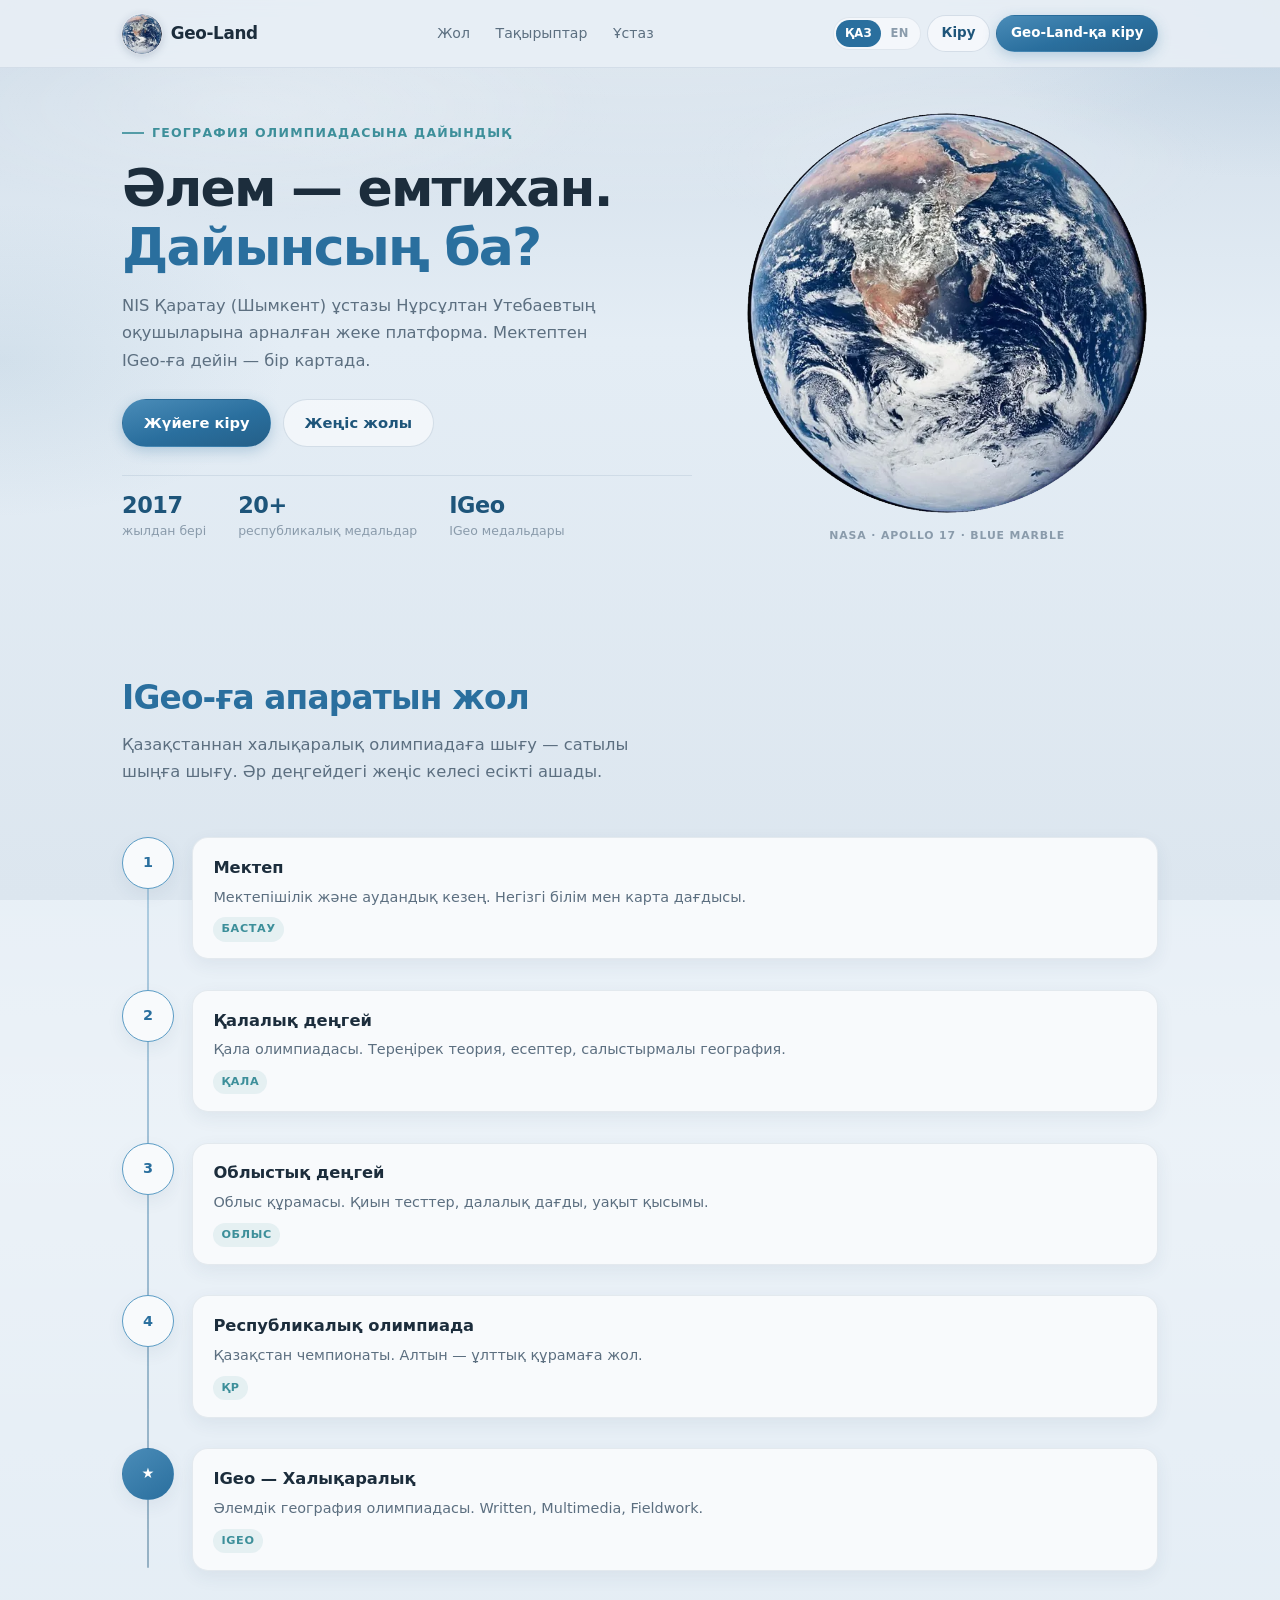
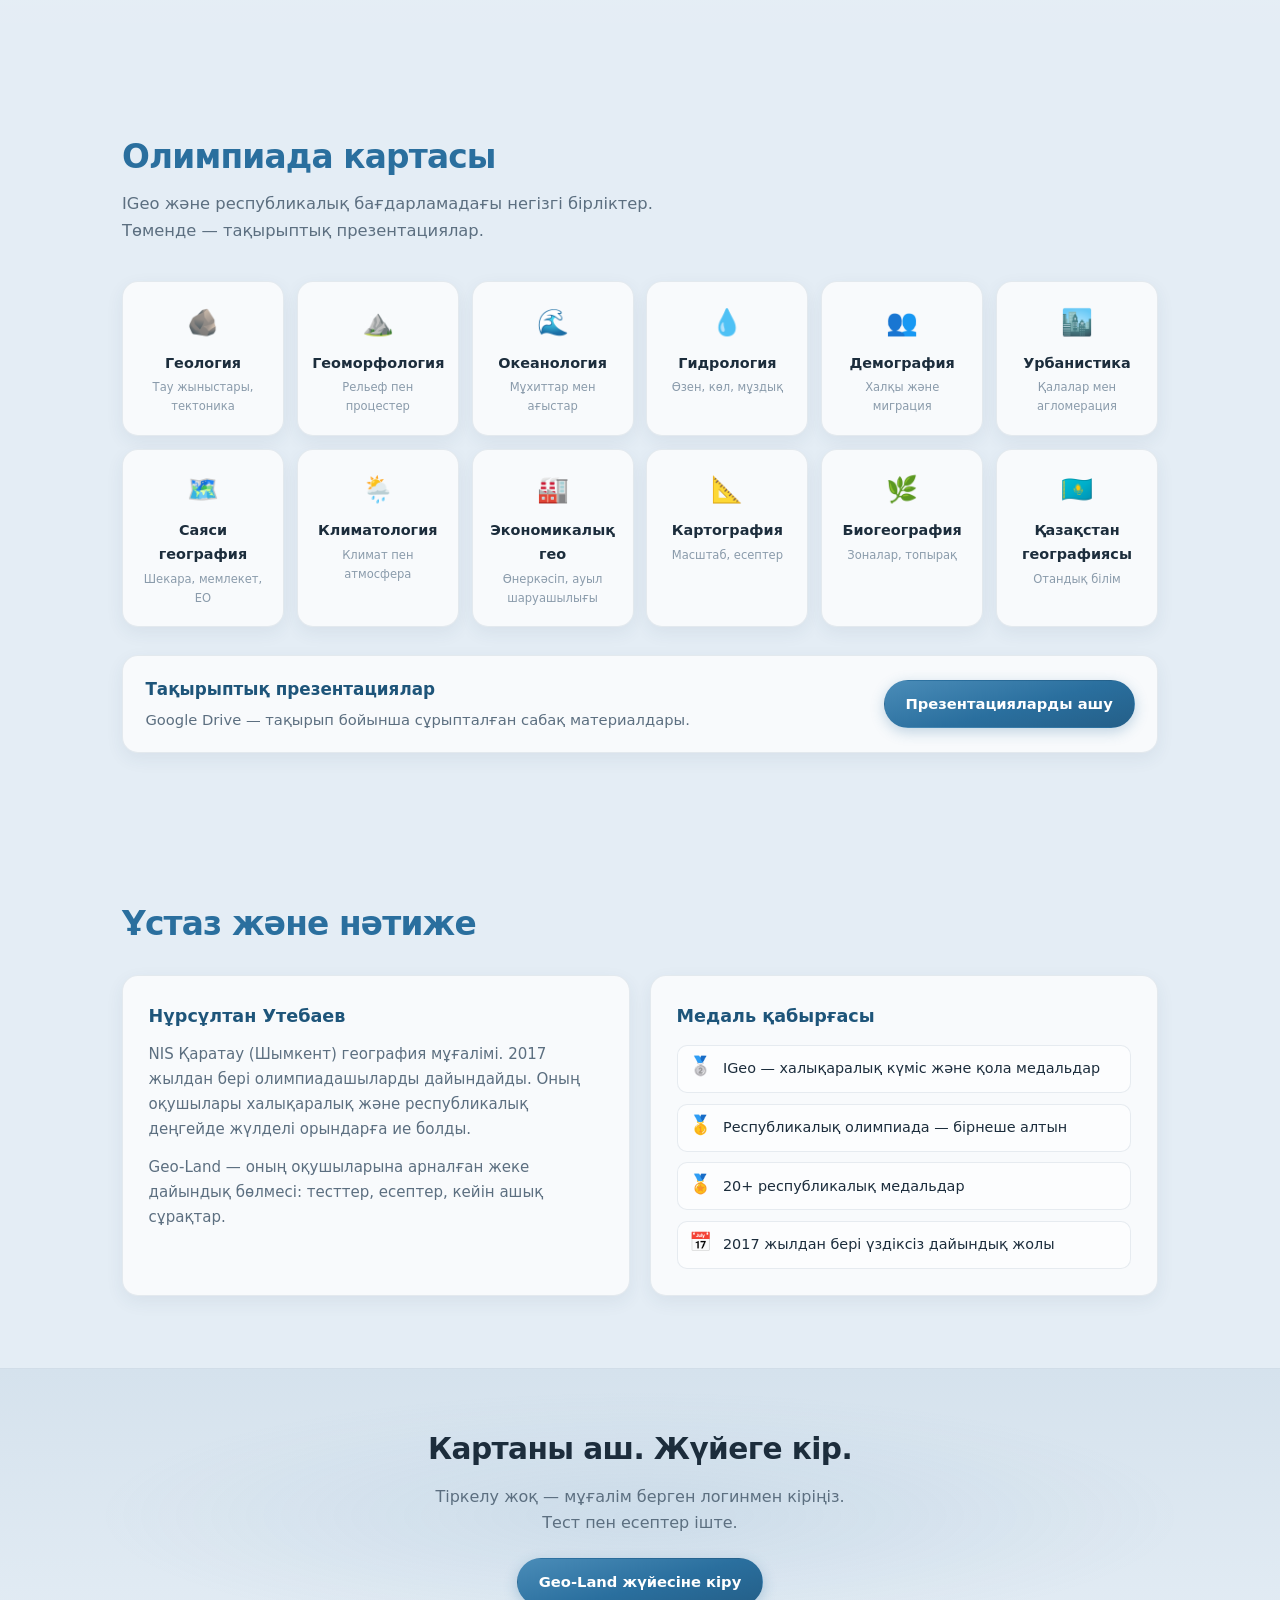
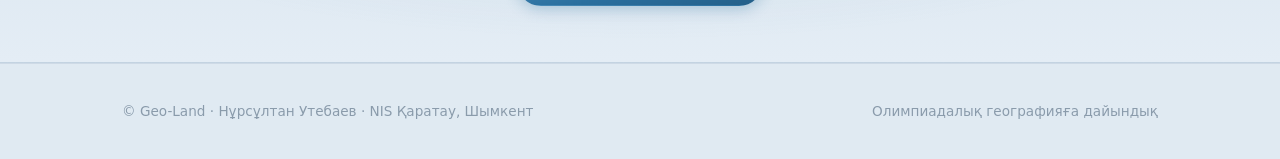
==== index.html @ 90428f34 "Link Google Drive topic presentations on landing and dashboard. Add a CTA under the olympiad topic m" ====
<!DOCTYPE html>
<html lang="kk">
<head>
  <meta charset="UTF-8" />
  <meta name="viewport" content="width=device-width, initial-scale=1" />
  <meta name="description" content="Geo-Land — geography olympiad prep by Nursultan Utebayev (NIS Karatau, Shymkent)" />
  <title>Geo-Land · Geography Olympiad Prep</title>
  <link rel="stylesheet" href="css/main.css?v=6" />
  <link rel="preload" as="image" href="assets/earth-bluemarble.webp" type="image/webp" />
  <link rel="icon" href="assets/logo-earth.png" type="image/png" />
</head>
<body>
  <nav class="nav">
    <div class="nav-inner">
      <a class="logo" href="index.html">
        <span class="logo-mark" aria-hidden="true">
          <img src="assets/logo-earth.webp" alt="" width="40" height="40" />
        </span>
        <span class="logo-text" data-i18n="brand">Geo-Land</span>
      </a>
      <ul class="nav-links">
        <li><a href="#path" data-i18n="nav_path">Жол</a></li>
        <li><a href="#topics" data-i18n="nav_topics">Тақырыптар</a></li>
        <li><a href="#mentor" data-i18n="nav_mentor">Ұстаз</a></li>
      </ul>
      <div class="nav-actions">
        <div class="lang-toggle" aria-label="Language">
          <button type="button" data-lang="kk" class="active">ҚАЗ</button>
          <button type="button" data-lang="en">EN</button>
        </div>
        <button type="button" class="btn btn-ghost btn-sm nav-btn-login" id="btn-login-nav" data-i18n="nav_login">Кіру</button>
        <button type="button" class="btn btn-primary btn-sm nav-btn-enter" id="btn-enter-nav">
          <span class="enter-full" data-i18n="nav_enter">Geo-Land-қа кіру</span>
          <span class="enter-short" data-i18n="nav_enter_short">Кіру</span>
        </button>
      </div>
    </div>
  </nav>

  <header class="hero">
    <div class="container hero-grid">
      <div class="hero-copy">
        <p class="hero-eyebrow" data-i18n="hero_eyebrow">География олимпиадасына дайындық</p>
        <h1>
          <span data-i18n="hero_title">Әлем — емтихан.</span><br />
          <em data-i18n="hero_title_em">Дайынсың ба?</em>
        </h1>
        <p class="hero-sub" data-i18n="hero_sub">
          NIS Қаратау (Шымкент) ұстазы Нұрсұлтан Утебаевтың оқушыларына арналған жеке платформа.
        </p>
        <div class="hero-cta">
          <button type="button" class="btn btn-primary" id="btn-hero-login" data-i18n="hero_cta_enter">Жүйеге кіру</button>
          <a href="#path" class="btn btn-ghost" data-i18n="hero_cta_path">Жеңіс жолы</a>
        </div>
        <div class="hero-stats">
          <div class="hero-stat">
            <strong>2017</strong>
            <span data-i18n="hero_stat_since">жылдан бері</span>
          </div>
          <div class="hero-stat">
            <strong>20+</strong>
            <span data-i18n="hero_stat_medals">республикалық медальдар</span>
          </div>
          <div class="hero-stat">
            <strong>IGeo</strong>
            <span data-i18n="hero_stat_igeo">IGeo медальдары</span>
          </div>
        </div>
      </div>
      <div class="hero-visual">
        <figure class="earth-frame">
          <div class="earth-orb">
            <picture>
              <source srcset="assets/earth-bluemarble.webp" type="image/webp" />
              <img
                src="assets/earth-bluemarble.jpg"
                alt="The Earth seen from space — NASA Apollo 17 Blue Marble"
                width="560"
                height="560"
                loading="eager"
                decoding="async"
                fetchpriority="high"
              />
            </picture>
          </div>
          <figcaption class="earth-credit">NASA · Apollo 17 · Blue Marble</figcaption>
        </figure>
      </div>
    </div>
  </header>

  <section class="section ascent" id="path">
    <div class="container">
      <h2 class="section-title">
        <span data-i18n="path_title">IGeo-ға апаратын</span>
        <span data-i18n="path_title_em">жол</span>
      </h2>
      <p class="section-lead" data-i18n="path_lead">
        Қазақстаннан халықаралық олимпиадаға шығу — сатылы шыңға шығу.
      </p>
      <div class="path-track">
        <div class="path-step">
          <div class="path-dot">1</div>
          <div class="path-body">
            <h3 data-i18n="path_1_t">Мектеп</h3>
            <p data-i18n="path_1_d">Мектепішілік және аудандық кезең.</p>
            <span class="path-tag" data-i18n="path_1_tag">Бастау</span>
          </div>
        </div>
        <div class="path-step">
          <div class="path-dot">2</div>
          <div class="path-body">
            <h3 data-i18n="path_2_t">Қалалық деңгей</h3>
            <p data-i18n="path_2_d">Қала олимпиадасы.</p>
            <span class="path-tag" data-i18n="path_2_tag">Қала</span>
          </div>
        </div>
        <div class="path-step">
          <div class="path-dot">3</div>
          <div class="path-body">
            <h3 data-i18n="path_3_t">Облыстық деңгей</h3>
            <p data-i18n="path_3_d">Облыс құрамасы.</p>
            <span class="path-tag" data-i18n="path_3_tag">Облыс</span>
          </div>
        </div>
        <div class="path-step">
          <div class="path-dot">4</div>
          <div class="path-body">
            <h3 data-i18n="path_4_t">Республикалық олимпиада</h3>
            <p data-i18n="path_4_d">Қазақстан чемпионаты.</p>
            <span class="path-tag" data-i18n="path_4_tag">ҚР</span>
          </div>
        </div>
        <div class="path-step final">
          <div class="path-dot">★</div>
          <div class="path-body">
            <h3 data-i18n="path_5_t">IGeo — Халықаралық</h3>
            <p data-i18n="path_5_d">Әлемдік география олимпиадасы.</p>
            <span class="path-tag" data-i18n="path_5_tag">IGeo</span>
          </div>
        </div>
      </div>
    </div>
  </section>

  <section class="section" id="topics">
    <div class="container">
      <h2 class="section-title">
        <span data-i18n="topics_title">Олимпиада</span>
        <span data-i18n="topics_title_em">картасы</span>
      </h2>
      <p class="section-lead" data-i18n="topics_lead">IGeo және республикалық бағдарламадағы негізгі бірліктер.</p>
      <div class="topics-grid">
        <div class="topic-card"><span class="topic-icon">🪨</span><h3 data-i18n="topic_1">Геология</h3><p data-i18n="topic_1_s">Тау жыныстары</p></div>
        <div class="topic-card"><span class="topic-icon">⛰️</span><h3 data-i18n="topic_2">Геоморфология</h3><p data-i18n="topic_2_s">Рельеф</p></div>
        <div class="topic-card"><span class="topic-icon">🌊</span><h3 data-i18n="topic_3">Океанология</h3><p data-i18n="topic_3_s">Мұхиттар</p></div>
        <div class="topic-card"><span class="topic-icon">💧</span><h3 data-i18n="topic_4">Гидрология</h3><p data-i18n="topic_4_s">Өзен, көл</p></div>
        <div class="topic-card"><span class="topic-icon">👥</span><h3 data-i18n="topic_5">Демография</h3><p data-i18n="topic_5_s">Халқы</p></div>
        <div class="topic-card"><span class="topic-icon">🏙️</span><h3 data-i18n="topic_6">Урбанистика</h3><p data-i18n="topic_6_s">Қалалар</p></div>
        <div class="topic-card"><span class="topic-icon">🗺️</span><h3 data-i18n="topic_7">Саяси география</h3><p data-i18n="topic_7_s">Шекара</p></div>
        <div class="topic-card"><span class="topic-icon">🌦️</span><h3 data-i18n="topic_8">Климатология</h3><p data-i18n="topic_8_s">Климат</p></div>
        <div class="topic-card"><span class="topic-icon">🏭</span><h3 data-i18n="topic_9">Экономикалық гео</h3><p data-i18n="topic_9_s">Өнеркәсіп</p></div>
        <div class="topic-card"><span class="topic-icon">📐</span><h3 data-i18n="topic_10">Картография</h3><p data-i18n="topic_10_s">Есептер</p></div>
        <div class="topic-card"><span class="topic-icon">🌿</span><h3 data-i18n="topic_11">Биогеография</h3><p data-i18n="topic_11_s">Зоналар</p></div>
        <div class="topic-card"><span class="topic-icon">🇰🇿</span><h3 data-i18n="topic_12">Қазақстан</h3><p data-i18n="topic_12_s">Отандық</p></div>
      </div>
      <div class="materials-cta">
        <div class="materials-cta-inner">
          <div>
            <h3 data-i18n="materials_title">Тақырыптық презентациялар</h3>
            <p data-i18n="materials_lead">Google Drive — тақырып бойынша сұрыпталған сабақ материалдары.</p>
          </div>
          <a
            class="btn btn-primary"
            href="https://drive.google.com/drive/folders/1-IoSUhaR_DLbgW07L9Y9GKOEy2zvo_OU?usp=sharing"
            target="_blank"
            rel="noopener noreferrer"
            data-i18n="materials_open"
          >Презентацияларды ашу</a>
        </div>
      </div>
    </div>
  </section>

  <section class="section" id="mentor">
    <div class="container">
      <h2 class="section-title">
        <span data-i18n="mentor_title">Ұстаз және</span>
        <span data-i18n="mentor_title_em">нәтиже</span>
      </h2>
      <div class="split-grid" style="margin-top: 1.5rem">
        <div class="card">
          <h3 data-i18n="mentor_name">Нұрсұлтан Утебаев</h3>
          <p data-i18n="mentor_bio">NIS Қаратау (Шымкент) география мұғалімі.</p>
          <p style="margin-top: 0.85rem" data-i18n="mentor_mission">Geo-Land — жеке дайындық бөлмесі.</p>
        </div>
        <div class="card">
          <h3 data-i18n="medals_title">Медаль қабырғасы</h3>
          <ul class="medal-list">
            <li><span class="m">🥈</span><span data-i18n="medal_1">IGeo — күміс және қола</span></li>
            <li><span class="m">🥇</span><span data-i18n="medal_2">Республикалық — бірнеше алтын</span></li>
            <li><span class="m">🏅</span><span data-i18n="medal_3">20+ республикалық медальдар</span></li>
            <li><span class="m">📅</span><span data-i18n="medal_4">2017 жылдан бері</span></li>
          </ul>
        </div>
      </div>
    </div>
  </section>

  <section class="cta-band" id="enter">
    <h2 data-i18n="cta_title">Картаны аш. Жүйеге кір.</h2>
    <p data-i18n="cta_sub">Тіркелу жоқ — мұғалім берген логинмен кіріңіз.</p>
    <button type="button" class="btn btn-primary" id="btn-cta-login" data-i18n="cta_btn">Geo-Land жүйесіне кіру</button>
  </section>

  <footer class="footer">
    <div class="container footer-inner">
      <span data-i18n="footer_copy">© Geo-Land · Нұрсұлтан Утебаев</span>
      <span data-i18n="footer_note">Олимпиадалық географияға дайындық</span>
    </div>
  </footer>

  <!-- Login modal -->
  <div class="modal-overlay" id="login-modal" role="dialog" aria-modal="true" aria-labelledby="login-title">
    <div class="modal">
      <button type="button" class="modal-close" id="login-close" aria-label="Close">&times;</button>
      <h2 id="login-title" data-i18n="login_title">Жүйеге кіру</h2>
      <p class="hint" data-i18n="login_hint">Мұғалім берген логин мен құпия сөзді енгізіңіз.</p>
      <form id="login-form">
        <div class="form-group">
          <label for="login-user" data-i18n="login_user">Логин</label>
          <input id="login-user" name="username" autocomplete="username" required placeholder="name.surname" />
        </div>
        <div class="form-group">
          <label for="login-pass" data-i18n="login_pass">Құпия сөз</label>
          <input id="login-pass" name="password" type="password" autocomplete="current-password" required />
        </div>
        <div class="form-error" id="login-error"></div>
        <button type="submit" class="btn btn-primary" style="width: 100%" data-i18n="login_btn">Кіру</button>
      </form>
    </div>
  </div>

  <script src="js/i18n.js"></script>
  <script src="js/auth.js"></script>
  <script>
    Lang.bindToggles();
    Lang.apply();

    // If already logged in, enter goes to app
    function openLogin() {
      const user = Auth.current();
      if (user) {
        window.location.href = "app.html";
        return;
      }
      document.getElementById("login-modal").classList.add("open");
      document.getElementById("login-error").textContent = "";
      setTimeout(() => document.getElementById("login-user").focus(), 100);
    }

    function closeLogin() {
      document.getElementById("login-modal").classList.remove("open");
    }

    ["btn-login-nav", "btn-enter-nav", "btn-hero-login", "btn-cta-login"].forEach((id) => {
      const el = document.getElementById(id);
      if (el) el.addEventListener("click", openLogin);
    });

    document.getElementById("login-close").addEventListener("click", closeLogin);
    document.getElementById("login-modal").addEventListener("click", (e) => {
      if (e.target.id === "login-modal") closeLogin();
    });

    document.getElementById("login-form").addEventListener("submit", (e) => {
      e.preventDefault();
      const username = document.getElementById("login-user").value;
      const password = document.getElementById("login-pass").value;
      const res = Auth.login(username, password);
      if (!res.ok) {
        document.getElementById("login-error").textContent = Lang.t("login_error");
        return;
      }
      window.location.href = "app.html";
    });

    if (location.hash === "#login" || location.hash === "#enter") {
      openLogin();
    }

    // Update nav button if logged in
    if (Auth.current()) {
      const b = document.getElementById("btn-enter-nav");
      if (b) b.textContent = Lang.t("nav_dashboard");
    }
  </script>
</body>
</html>
---- css/main.css ----
/* Geo-Land — Calm horizon theme
   Soft slate-sky, restrained contrast, photo-first hero */
:root {
  --bg-deep: #d9e4ee;
  --bg: #e4edf5;
  --bg-elevated: #f3f6f9;
  --bg-card: #f8fafc;
  --bg-hover: #e8eef4;
  --border: rgba(45, 90, 130, 0.16);
  --border-subtle: rgba(45, 80, 120, 0.1);
  --accent: #2a6f9e;
  --accent-deep: #1e557a;
  --accent-soft: #5a9bc4;
  --teal: #3d8f9a;
  --teal-bright: #2f7d87;
  --text: #1c2d3c;
  --text-muted: #5c6f80;
  --text-dim: #8a9bab;
  --success: #2d8a5e;
  --danger: #c44242;
  --warning: #b8860b;
  --radius: 16px;
  --radius-sm: 10px;
  --shadow: 0 18px 40px rgba(40, 70, 100, 0.1);
  --shadow-soft: 0 6px 18px rgba(40, 70, 100, 0.07);
  --font: "Segoe UI", "SF Pro Text", system-ui, -apple-system, sans-serif;
  --font-display: "Segoe UI", "SF Pro Display", Georgia, system-ui, sans-serif;
  --max: 1100px;
  --nav-h: 68px;

  /* legacy aliases used in some components */
  --gold: var(--accent);
  --gold-bright: var(--accent-deep);
  --gold-dim: var(--accent-soft);
  --ocean: var(--accent-soft);
}

*,
*::before,
*::after {
  box-sizing: border-box;
  margin: 0;
  padding: 0;
}

html {
  scroll-behavior: smooth;
}

body {
  font-family: var(--font);
  background: var(--bg);
  color: var(--text);
  line-height: 1.65;
  min-height: 100vh;
  overflow-x: hidden;
  -webkit-font-smoothing: antialiased;
}

/* Quiet atmospheric wash — not pure white */
body::before {
  content: "";
  position: fixed;
  inset: 0;
  background:
    radial-gradient(ellipse 100% 70% at 50% -15%, rgba(255, 255, 255, 0.55), transparent 55%),
    radial-gradient(ellipse 50% 40% at 100% 0%, rgba(120, 160, 195, 0.22), transparent 50%),
    radial-gradient(ellipse 45% 35% at 0% 40%, rgba(100, 145, 175, 0.14), transparent 50%),
    linear-gradient(180deg, #cfdce8 0%, #e4edf5 38%, #dce6ef 100%);
  pointer-events: none;
  z-index: 0;
}

body::after {
  content: "";
  position: fixed;
  inset: 0;
  background:
    radial-gradient(ellipse 40% 18% at 20% 12%, rgba(255, 255, 255, 0.35), transparent 70%),
    radial-gradient(ellipse 30% 14% at 75% 18%, rgba(255, 255, 255, 0.22), transparent 70%);
  pointer-events: none;
  z-index: 0;
  opacity: 0.7;
}

a {
  color: var(--accent);
  text-decoration: none;
  transition: color 0.2s;
}

a:hover {
  color: var(--accent-deep);
}

img {
  max-width: 100%;
  display: block;
}

button,
input,
textarea,
select {
  font: inherit;
  color: inherit;
}

/* ——— Layout ——— */
.container {
  width: 100%;
  max-width: var(--max);
  margin-inline: auto;
  padding-inline: clamp(1.25rem, 4.5vw, 2rem);
  box-sizing: border-box;
  position: relative;
  z-index: 1;
}

.section {
  padding: 4.5rem 0;
}

.section-title {
  font-family: var(--font-display);
  font-size: clamp(1.55rem, 2.8vw, 2.05rem);
  font-weight: 700;
  letter-spacing: -0.025em;
  margin-bottom: 0.45rem;
  color: var(--text);
}

.section-title span {
  color: var(--accent);
}

.section-lead {
  color: var(--text-muted);
  max-width: 34rem;
  margin-bottom: 2.25rem;
  font-size: 1.02rem;
}

/* ——— Nav ——— */
.nav {
  position: sticky;
  top: 0;
  z-index: 100;
  min-height: var(--nav-h);
  display: flex;
  align-items: center;
  backdrop-filter: blur(14px) saturate(1.1);
  background: rgba(232, 239, 246, 0.9);
  border-bottom: 1px solid var(--border-subtle);
}

.nav-inner {
  display: flex;
  align-items: center;
  justify-content: space-between;
  width: 100%;
  max-width: var(--max);
  margin-inline: auto;
  gap: 0.65rem;
  padding: 0.55rem clamp(1.25rem, 4.5vw, 2rem);
  box-sizing: border-box;
  min-width: 0;
}

.logo {
  display: flex;
  align-items: center;
  gap: 0.55rem;
  color: var(--text);
  font-weight: 700;
  font-size: 1.05rem;
  letter-spacing: -0.02em;
  flex-shrink: 0;
  white-space: nowrap;
  min-width: 0;
}

.logo-text {
  white-space: nowrap;
}

/* Plain Earth sticker — no rectangular frame */
.logo-mark {
  width: 40px;
  height: 40px;
  border-radius: 50%;
  background: transparent;
  border: none;
  box-shadow:
    0 2px 8px rgba(30, 55, 90, 0.22),
    0 0 0 1px rgba(255, 255, 255, 0.35);
  display: block;
  flex-shrink: 0;
  overflow: hidden;
  padding: 0;
  line-height: 0;
}

.logo-mark img {
  width: 100%;
  height: 100%;
  object-fit: cover;
  display: block;
  border-radius: 50%;
}

.nav-links {
  display: flex;
  align-items: center;
  gap: 0.1rem;
  list-style: none;
  flex: 1;
  justify-content: center;
  min-width: 0;
}

.nav-links a {
  color: var(--text-muted);
  padding: 0.4rem 0.75rem;
  border-radius: 999px;
  font-size: 0.88rem;
  transition: all 0.2s;
  white-space: nowrap;
}

.nav-links a:hover,
.nav-links a.active {
  color: var(--text);
  background: rgba(255, 255, 255, 0.55);
}

.nav-actions {
  display: flex;
  align-items: center;
  gap: 0.4rem;
  flex-shrink: 0;
  min-width: 0;
}

.lang-toggle {
  display: flex;
  background: rgba(255, 255, 255, 0.55);
  border: 1px solid var(--border-subtle);
  border-radius: 999px;
  padding: 2px;
  gap: 1px;
  flex-shrink: 0;
}

.lang-toggle button {
  border: none;
  background: transparent;
  color: var(--text-dim);
  padding: 0.28rem 0.55rem;
  border-radius: 999px;
  cursor: pointer;
  font-size: 0.72rem;
  font-weight: 600;
  letter-spacing: 0.03em;
}

.lang-toggle button.active {
  background: var(--accent);
  color: #fff;
}

/* Full vs short enter label (phone uses short) */
.nav-btn-enter .enter-short {
  display: none;
}

/* ——— Buttons ——— */
.btn {
  display: inline-flex;
  align-items: center;
  justify-content: center;
  gap: 0.5rem;
  padding: 0.68rem 1.3rem;
  border-radius: 999px;
  border: 1px solid transparent;
  font-weight: 600;
  font-size: 0.92rem;
  cursor: pointer;
  transition: all 0.2s ease;
  text-decoration: none;
  white-space: nowrap;
}

.btn-primary {
  background: linear-gradient(165deg, #4a8cb8, #2a6f9e 55%, #245f88);
  color: #fff;
  box-shadow: 0 4px 14px rgba(42, 111, 158, 0.28);
}

.btn-primary:hover {
  transform: translateY(-1px);
  box-shadow: 0 8px 22px rgba(42, 111, 158, 0.34);
  color: #fff;
}

.btn-ghost {
  background: rgba(255, 255, 255, 0.55);
  border-color: var(--border);
  color: var(--accent-deep);
}

.btn-ghost:hover {
  background: rgba(255, 255, 255, 0.9);
  color: var(--accent-deep);
}

.btn-teal {
  background: linear-gradient(165deg, #4fa3ac, #3d8f9a);
  color: #fff;
  box-shadow: 0 4px 14px rgba(61, 143, 154, 0.25);
}

.btn-teal:hover {
  transform: translateY(-1px);
  color: #fff;
}

.btn-danger {
  background: rgba(196, 66, 66, 0.08);
  border-color: rgba(196, 66, 66, 0.28);
  color: #a83636;
}

.btn-danger:hover {
  background: rgba(196, 66, 66, 0.16);
  color: #8f2a2a;
}

.actions-cell {
  display: flex;
  flex-wrap: wrap;
  gap: 0.4rem;
  align-items: center;
}

.btn-sm {
  padding: 0.38rem 0.85rem;
  font-size: 0.84rem;
}

.btn:disabled {
  opacity: 0.45;
  cursor: not-allowed;
  transform: none !important;
}

/* ——— Hero ——— */
.hero {
  position: relative;
  z-index: 1;
  padding: clamp(2rem, 5vh, 3.25rem) 0 clamp(2.5rem, 6vh, 3.75rem);
  /* No full-viewport stretch — avoids empty “??” void under content */
  min-height: 0;
  display: flex;
  align-items: center;
  overflow-x: clip;
}

.hero-grid {
  display: grid;
  grid-template-columns: minmax(0, 1.15fr) minmax(260px, 0.85fr);
  gap: clamp(1.5rem, 4vw, 3rem) clamp(1.25rem, 3.5vw, 2.75rem);
  align-items: center;
  width: 100%;
  min-width: 0;
}

.hero-copy {
  min-width: 0;
  max-width: 36rem;
}

.hero-eyebrow {
  display: inline-flex;
  align-items: center;
  gap: 0.5rem;
  color: var(--teal);
  font-size: 0.78rem;
  font-weight: 650;
  letter-spacing: 0.1em;
  text-transform: uppercase;
  margin-bottom: 1rem;
}

.hero-eyebrow::before {
  content: "";
  width: 22px;
  height: 1.5px;
  background: var(--teal);
  opacity: 0.85;
  flex-shrink: 0;
}

.hero h1 {
  font-family: var(--font-display);
  font-size: clamp(2.15rem, 4.2vw, 3.25rem);
  font-weight: 750;
  line-height: 1.12;
  letter-spacing: -0.035em;
  margin-bottom: 1rem;
  color: var(--text);
  overflow-wrap: anywhere;
  hyphens: manual;
}

.hero h1 em {
  font-style: normal;
  color: var(--accent);
  background: none;
  -webkit-background-clip: unset;
  background-clip: unset;
}

.hero-sub {
  color: var(--text-muted);
  font-size: 1.02rem;
  max-width: 32rem;
  margin-bottom: 1.5rem;
  line-height: 1.7;
}

.hero-cta {
  display: flex;
  flex-wrap: wrap;
  gap: 0.7rem;
  margin-bottom: 1.75rem;
}

.hero-stats {
  display: flex;
  flex-wrap: wrap;
  gap: 1.35rem 2rem;
  padding-top: 1rem;
  border-top: 1px solid var(--border-subtle);
  max-width: 100%;
}

.hero-stat strong {
  display: block;
  font-size: 1.4rem;
  color: var(--accent-deep);
  font-weight: 700;
  letter-spacing: -0.02em;
  line-height: 1.2;
}

.hero-stat span {
  font-size: 0.78rem;
  color: var(--text-dim);
  margin-top: 0.15rem;
  display: block;
}

/* ——— Earth photo (hero right) ——— */
.hero-visual {
  position: relative;
  display: flex;
  justify-content: center;
  align-items: center;
  min-width: 0;
  width: 100%;
}

.earth-frame {
  margin: 0 auto;
  width: min(100%, 400px);
  max-width: min(100%, 42vw);
  text-align: center;
  position: relative;
}

/* soft glow behind planet */
.earth-frame::before {
  content: "";
  position: absolute;
  left: 50%;
  top: 46%;
  width: 88%;
  height: 88%;
  transform: translate(-50%, -50%);
  border-radius: 50%;
  background: radial-gradient(circle, rgba(70, 120, 170, 0.28), transparent 68%);
  filter: blur(14px);
  z-index: 0;
  pointer-events: none;
}

.earth-orb {
  position: relative;
  z-index: 1;
  width: 100%;
  max-width: 400px;
  margin-inline: auto;
  /* robust square + circle (older Safari safe) */
  aspect-ratio: 1 / 1;
  height: auto;
  border-radius: 50%;
  overflow: hidden;
  background: transparent;
  -webkit-mask-image: radial-gradient(circle, #000 99%, transparent 100%);
  mask-image: radial-gradient(circle, #000 99%, transparent 100%);
  clip-path: circle(50% at 50% 50%);
  box-shadow:
    0 0 0 1px rgba(255, 255, 255, 0.25),
    0 0 0 8px rgba(255, 255, 255, 0.05),
    0 22px 48px rgba(30, 55, 90, 0.26);
  animation: earth-float 10s ease-in-out infinite;
}

.earth-orb picture {
  display: block;
  width: 100%;
  height: 100%;
}

.earth-orb img {
  width: 100%;
  height: 100%;
  object-fit: cover;
  object-position: center center;
  display: block;
  max-width: 100%;
}

.earth-credit {
  position: relative;
  z-index: 1;
  margin-top: 0.85rem;
  font-size: 0.68rem;
  letter-spacing: 0.08em;
  text-transform: uppercase;
  color: var(--text-dim);
  font-weight: 600;
}

@keyframes earth-float {
  0%, 100% { transform: translateY(0); }
  50% { transform: translateY(-6px); }
}

/* ——— Ascent path ——— */
.ascent {
  background: linear-gradient(180deg, transparent, rgba(255, 255, 255, 0.28), transparent);
}

.path-track {
  display: grid;
  gap: 0;
  position: relative;
  margin-top: 0.5rem;
}

.path-track::before {
  content: "";
  position: absolute;
  left: 25px;
  top: 18px;
  bottom: 18px;
  width: 2px;
  background: linear-gradient(180deg, var(--accent-soft), var(--accent), var(--accent-deep));
  border-radius: 999px;
  opacity: 0.4;
}

.path-step {
  display: grid;
  grid-template-columns: 52px 1fr;
  gap: 1.15rem;
  padding: 0.95rem 0;
  cursor: default;
}

.path-dot {
  width: 52px;
  height: 52px;
  border-radius: 50%;
  background: var(--bg-card);
  border: 1.5px solid var(--accent-soft);
  display: grid;
  place-items: center;
  font-weight: 750;
  color: var(--accent);
  font-size: 0.9rem;
  position: relative;
  z-index: 1;
  transition: all 0.25s;
  box-shadow: var(--shadow-soft);
}

.path-step:hover .path-dot {
  border-color: var(--accent);
  box-shadow: 0 6px 18px rgba(42, 111, 158, 0.2);
}

.path-step.final .path-dot {
  background: linear-gradient(145deg, #4a8cb8, #2a6f9e);
  color: #fff;
  border-color: transparent;
}

.path-body {
  background: var(--bg-card);
  border: 1px solid var(--border-subtle);
  border-radius: var(--radius);
  padding: 1.05rem 1.25rem;
  transition: border-color 0.25s, transform 0.25s, box-shadow 0.25s;
  box-shadow: var(--shadow-soft);
}

.path-step:hover .path-body {
  border-color: var(--border);
  transform: translateX(3px);
  box-shadow: var(--shadow);
}

.path-body h3 {
  font-size: 1.02rem;
  margin-bottom: 0.25rem;
  color: var(--text);
}

.path-body p {
  color: var(--text-muted);
  font-size: 0.9rem;
}

.path-tag {
  display: inline-block;
  margin-top: 0.5rem;
  font-size: 0.7rem;
  font-weight: 700;
  letter-spacing: 0.06em;
  text-transform: uppercase;
  color: var(--teal);
  background: rgba(61, 143, 154, 0.1);
  padding: 0.18rem 0.5rem;
  border-radius: 999px;
}

/* ——— Topics ——— */
.topics-grid {
  display: grid;
  grid-template-columns: repeat(auto-fill, minmax(155px, 1fr));
  gap: 0.8rem;
}

.topic-card {
  background: var(--bg-card);
  border: 1px solid var(--border-subtle);
  border-radius: var(--radius);
  padding: 1.15rem 0.9rem;
  text-align: center;
  transition: all 0.25s;
  cursor: default;
  box-shadow: var(--shadow-soft);
}

.topic-card:hover {
  border-color: var(--border);
  transform: translateY(-2px);
  box-shadow: var(--shadow);
}

.topic-icon {
  font-size: 1.6rem;
  margin-bottom: 0.55rem;
  display: block;
}

.topic-card h3 {
  font-size: 0.9rem;
  font-weight: 600;
  margin-bottom: 0.2rem;
  color: var(--text);
}

.topic-card p {
  font-size: 0.72rem;
  color: var(--text-dim);
}

.materials-cta {
  margin-top: 1.75rem;
}

.materials-cta-inner {
  display: flex;
  flex-wrap: wrap;
  align-items: center;
  justify-content: space-between;
  gap: 1rem 1.5rem;
  padding: 1.25rem 1.4rem;
  background: var(--bg-card);
  border: 1px solid var(--border-subtle);
  border-radius: var(--radius);
  box-shadow: var(--shadow-soft);
}

.materials-cta-inner h3 {
  font-size: 1.05rem;
  color: var(--accent-deep);
  margin-bottom: 0.25rem;
}

.materials-cta-inner p {
  color: var(--text-muted);
  font-size: 0.92rem;
  max-width: 36rem;
}

/* ——— Mentor / medals ——— */
.split-grid {
  display: grid;
  grid-template-columns: 1fr 1fr;
  gap: 1.25rem;
}

.card {
  background: var(--bg-card);
  border: 1px solid var(--border-subtle);
  border-radius: var(--radius);
  padding: 1.6rem;
  box-shadow: var(--shadow-soft);
}

.card h3 {
  font-size: 1.1rem;
  margin-bottom: 0.7rem;
  color: var(--accent-deep);
}

.card p {
  color: var(--text-muted);
  font-size: 0.94rem;
}

.medal-list {
  list-style: none;
  display: grid;
  gap: 0.65rem;
  margin-top: 0.9rem;
}

.medal-list li {
  display: flex;
  align-items: flex-start;
  gap: 0.7rem;
  padding: 0.7rem;
  background: rgba(255, 255, 255, 0.55);
  border: 1px solid var(--border-subtle);
  border-radius: var(--radius-sm);
  font-size: 0.9rem;
}

.medal-list .m {
  font-size: 1.15rem;
  line-height: 1;
}

/* ——— CTA ——— */
.cta-band {
  text-align: center;
  padding: 3.5rem 2rem;
  background:
    radial-gradient(ellipse at center, rgba(90, 140, 180, 0.12), transparent 60%),
    linear-gradient(180deg, #d5e2ed, #e4edf5);
  border-block: 1px solid var(--border-subtle);
  position: relative;
  z-index: 1;
}

.cta-band h2 {
  font-size: clamp(1.4rem, 2.8vw, 1.85rem);
  margin-bottom: 0.65rem;
  color: var(--text);
  letter-spacing: -0.02em;
}

.cta-band p {
  color: var(--text-muted);
  margin-bottom: 1.35rem;
  max-width: 26rem;
  margin-inline: auto;
}

/* ——— Footer ——— */
.footer {
  padding: 2.25rem 0;
  border-top: 1px solid var(--border-subtle);
  position: relative;
  z-index: 1;
  color: var(--text-dim);
  font-size: 0.85rem;
  background: rgba(220, 230, 240, 0.45);
}

.footer-inner {
  display: flex;
  flex-wrap: wrap;
  justify-content: space-between;
  gap: 1rem;
  align-items: center;
}

/* ——— Modal ——— */
.modal-overlay {
  position: fixed;
  inset: 0;
  background: rgba(25, 45, 65, 0.4);
  backdrop-filter: blur(8px);
  z-index: 200;
  display: grid;
  place-items: center;
  padding: 1rem;
  opacity: 0;
  visibility: hidden;
  transition: all 0.25s;
}

.modal-overlay.open {
  opacity: 1;
  visibility: visible;
}

.modal {
  width: min(100%, 400px);
  background: #f5f8fb;
  border: 1px solid var(--border-subtle);
  border-radius: 20px;
  padding: 1.85rem;
  box-shadow: 0 24px 50px rgba(30, 55, 85, 0.2);
  transform: translateY(12px);
  transition: transform 0.25s;
  position: relative;
}

.modal-overlay.open .modal {
  transform: translateY(0);
}

.modal h2 {
  font-size: 1.3rem;
  margin-bottom: 0.3rem;
  color: var(--text);
}

.modal .hint {
  color: var(--text-muted);
  font-size: 0.88rem;
  margin-bottom: 1.35rem;
}

.form-group {
  margin-bottom: 0.95rem;
}

.form-group label {
  display: block;
  font-size: 0.8rem;
  font-weight: 600;
  color: var(--text-muted);
  margin-bottom: 0.35rem;
}

.form-group input,
.form-group textarea,
.form-group select {
  width: 100%;
  background: #fff;
  border: 1px solid var(--border-subtle);
  border-radius: var(--radius-sm);
  padding: 0.65rem 0.85rem;
  outline: none;
  transition: border-color 0.2s, box-shadow 0.2s;
  color: var(--text);
}

.form-group input:focus,
.form-group textarea:focus {
  border-color: var(--accent-soft);
  box-shadow: 0 0 0 3px rgba(90, 155, 196, 0.2);
}

.form-error {
  color: var(--danger);
  font-size: 0.84rem;
  margin-bottom: 0.7rem;
  min-height: 1.2em;
}

.modal-close {
  position: absolute;
  top: 0.9rem;
  right: 0.95rem;
  background: transparent;
  border: none;
  color: var(--text-dim);
  font-size: 1.35rem;
  cursor: pointer;
  line-height: 1;
}

/* ——— App shell ——— */
.app-main {
  width: 100%;
  max-width: var(--max);
  margin: 1.35rem auto 2.75rem;
  padding-inline: clamp(1.25rem, 4.5vw, 2rem);
  box-sizing: border-box;
  position: relative;
  z-index: 1;
}

.page-header {
  display: flex;
  flex-wrap: wrap;
  justify-content: space-between;
  align-items: flex-start;
  gap: 1rem;
  margin-bottom: 1.5rem;
}

.page-header h1 {
  font-size: 1.55rem;
  letter-spacing: -0.02em;
  color: var(--text);
}

.page-header p {
  color: var(--text-muted);
  font-size: 0.94rem;
}

.badge {
  display: inline-flex;
  align-items: center;
  gap: 0.3rem;
  padding: 0.22rem 0.6rem;
  border-radius: 999px;
  font-size: 0.72rem;
  font-weight: 700;
  letter-spacing: 0.03em;
}

.badge-teacher {
  background: rgba(42, 111, 158, 0.1);
  color: var(--accent-deep);
  border: 1px solid rgba(42, 111, 158, 0.2);
}

.badge-student {
  background: rgba(61, 143, 154, 0.1);
  color: var(--teal);
  border: 1px solid rgba(61, 143, 154, 0.2);
}

.dash-grid {
  display: grid;
  grid-template-columns: repeat(auto-fill, minmax(270px, 1fr));
  gap: 0.95rem;
}

.dash-card {
  background: var(--bg-card);
  border: 1px solid var(--border-subtle);
  border-radius: var(--radius);
  padding: 1.35rem;
  display: flex;
  flex-direction: column;
  gap: 0.65rem;
  transition: border-color 0.2s, transform 0.2s, box-shadow 0.2s;
  box-shadow: var(--shadow-soft);
}

.dash-card:hover {
  border-color: var(--border);
  transform: translateY(-2px);
  box-shadow: var(--shadow);
}

.dash-card .icon {
  font-size: 1.6rem;
}

.dash-card h3 {
  font-size: 1.05rem;
  color: var(--text);
}

.dash-card p {
  color: var(--text-muted);
  font-size: 0.88rem;
  flex: 1;
}

.dash-card .meta {
  font-size: 0.78rem;
  color: var(--text-dim);
}

.dash-card-wa {
  align-items: center;
  text-align: center;
}

.dash-card-wa p {
  text-align: center;
}

.wa-qr-link {
  display: block;
  margin: 0.25rem auto;
  line-height: 0;
  border-radius: 12px;
  overflow: hidden;
  border: 1px solid var(--border-subtle);
  background: #fff;
  box-shadow: var(--shadow-soft);
  transition: transform 0.15s, box-shadow 0.15s;
}

.wa-qr-link:hover {
  transform: translateY(-2px);
  box-shadow: var(--shadow);
}

.wa-qr {
  width: 160px;
  height: 160px;
  display: block;
  image-rendering: pixelated;
}

.wa-phone {
  margin-top: 0.15rem !important;
  letter-spacing: 0.02em;
}

.user-chip {
  display: flex;
  align-items: center;
  gap: 0.45rem;
  color: var(--text-muted);
  font-size: 0.86rem;
}

.user-chip strong {
  color: var(--text);
  font-weight: 600;
}

/* ——— Quiz ——— */
.quiz-progress {
  height: 5px;
  background: rgba(45, 80, 120, 0.1);
  border-radius: 999px;
  overflow: hidden;
  margin-bottom: 1.35rem;
}

.quiz-progress-bar {
  height: 100%;
  background: linear-gradient(90deg, var(--teal), var(--accent));
  border-radius: 999px;
  transition: width 0.3s;
}

.question-card {
  background: var(--bg-card);
  border: 1px solid var(--border-subtle);
  border-radius: var(--radius);
  padding: 1.35rem;
  margin-bottom: 0.9rem;
  box-shadow: var(--shadow-soft);
}

.question-card .q-num {
  font-size: 0.74rem;
  font-weight: 700;
  color: var(--accent);
  letter-spacing: 0.06em;
  text-transform: uppercase;
  margin-bottom: 0.45rem;
}

.question-card .q-text {
  font-size: 1rem;
  margin-bottom: 0.9rem;
  line-height: 1.55;
  color: var(--text);
}

.q-statements {
  list-style: none;
  margin: 0 0 0.9rem;
  padding: 0.7rem 0.9rem;
  background: rgba(255, 255, 255, 0.55);
  border-radius: var(--radius-sm);
  font-size: 0.9rem;
  color: var(--text-muted);
}

.q-statements li {
  padding: 0.18rem 0;
}

.options {
  display: grid;
  gap: 0.45rem;
}

.option {
  display: flex;
  align-items: flex-start;
  gap: 0.7rem;
  padding: 0.7rem 0.9rem;
  background: rgba(255, 255, 255, 0.65);
  border: 1px solid var(--border-subtle);
  border-radius: var(--radius-sm);
  cursor: pointer;
  transition: all 0.15s;
  text-align: left;
  width: 100%;
  color: var(--text);
}

.option:hover {
  border-color: var(--accent-soft);
  background: #fff;
}

.option.selected {
  border-color: var(--accent);
  background: rgba(42, 111, 158, 0.08);
}

.option.correct {
  border-color: var(--success);
  background: rgba(45, 138, 94, 0.08);
}

.option.wrong {
  border-color: var(--danger);
  background: rgba(196, 66, 66, 0.06);
}

.option-letter {
  width: 26px;
  height: 26px;
  border-radius: 50%;
  background: var(--bg-hover);
  display: grid;
  place-items: center;
  font-size: 0.76rem;
  font-weight: 700;
  color: var(--text-muted);
  flex-shrink: 0;
}

.option.selected .option-letter {
  background: var(--accent);
  color: #fff;
}

.calc-answer {
  margin-top: 0.65rem;
}

.calc-answer textarea {
  width: 100%;
  min-height: 72px;
  resize: vertical;
  background: #fff;
  border: 1px solid var(--border-subtle);
  border-radius: var(--radius-sm);
  padding: 0.7rem;
  color: var(--text);
}

.calc-answer textarea:focus {
  outline: none;
  border-color: var(--accent-soft);
  box-shadow: 0 0 0 3px rgba(90, 155, 196, 0.2);
}

.quiz-actions {
  display: flex;
  flex-wrap: wrap;
  gap: 0.7rem;
  justify-content: flex-end;
  margin-top: 1.35rem;
  padding-top: 1.15rem;
  border-top: 1px solid var(--border-subtle);
}

.result-banner {
  background: linear-gradient(155deg, var(--bg-card), var(--bg-elevated));
  border: 1px solid var(--border);
  border-radius: var(--radius);
  padding: 1.85rem;
  text-align: center;
  margin-bottom: 1.35rem;
  box-shadow: var(--shadow-soft);
}

.result-banner .score {
  font-size: 2.75rem;
  font-weight: 800;
  color: var(--accent-deep);
  letter-spacing: -0.03em;
  line-height: 1;
  margin: 0.45rem 0;
}

.result-banner .score span {
  font-size: 1.15rem;
  color: var(--text-muted);
  font-weight: 600;
}

/* ——— Tables ——— */
.table-wrap {
  overflow-x: auto;
  border: 1px solid var(--border-subtle);
  border-radius: var(--radius);
  background: var(--bg-card);
  box-shadow: var(--shadow-soft);
}

table.data {
  width: 100%;
  border-collapse: collapse;
  font-size: 0.88rem;
}

table.data th,
table.data td {
  padding: 0.8rem 0.95rem;
  text-align: left;
  border-bottom: 1px solid var(--border-subtle);
}

table.data th {
  background: rgba(255, 255, 255, 0.55);
  color: var(--text-muted);
  font-weight: 600;
  font-size: 0.74rem;
  text-transform: uppercase;
  letter-spacing: 0.05em;
}

table.data tr:last-child td {
  border-bottom: none;
}

table.data tr:hover td {
  background: rgba(255, 255, 255, 0.4);
}

.status-pill {
  display: inline-block;
  padding: 0.12rem 0.5rem;
  border-radius: 999px;
  font-size: 0.72rem;
  font-weight: 600;
}

.status-pill.done {
  background: rgba(45, 138, 94, 0.1);
  color: var(--success);
}

.status-pill.pending {
  background: rgba(184, 134, 11, 0.1);
  color: var(--warning);
}

.empty-state {
  text-align: center;
  padding: 2.75rem 1.5rem;
  color: var(--text-muted);
}

.empty-state .big {
  font-size: 2.35rem;
  margin-bottom: 0.65rem;
}

.detail-panel {
  background: var(--bg-card);
  border: 1px solid var(--border-subtle);
  border-radius: var(--radius);
  padding: 1.35rem;
  margin-top: 0.9rem;
  box-shadow: var(--shadow-soft);
}

.detail-panel h3 {
  margin-bottom: 0.9rem;
  color: var(--accent-deep);
}

.answer-row {
  padding: 0.7rem 0;
  border-bottom: 1px solid var(--border-subtle);
  font-size: 0.9rem;
}

.answer-row:last-child {
  border-bottom: none;
}

.answer-row .label {
  color: var(--text-dim);
  font-size: 0.78rem;
  margin-bottom: 0.22rem;
}

.mark-row {
  display: flex;
  flex-wrap: wrap;
  gap: 0.7rem;
  align-items: flex-end;
  margin-top: 0.9rem;
  padding-top: 0.9rem;
  border-top: 1px solid var(--border-subtle);
}

.mark-row .form-group {
  margin: 0;
  flex: 1;
  min-width: 120px;
}

.storage-banner {
  background: rgba(42, 111, 158, 0.08);
  border: 1px solid rgba(42, 111, 158, 0.18);
  color: var(--accent-deep);
  padding: 0.6rem 0.95rem;
  border-radius: var(--radius-sm);
  font-size: 0.84rem;
  margin-bottom: 1.15rem;
}

.hidden {
  display: none !important;
}

/* ——— Laptop / tablet landscape ——— */
@media (max-width: 1100px) {
  .hero-grid {
    grid-template-columns: minmax(0, 1.2fr) minmax(200px, 0.8fr);
    gap: 1.5rem 1.75rem;
  }

  .earth-frame {
    width: min(100%, 300px);
    max-width: min(100%, 36vw);
  }

  .earth-orb {
    max-width: 300px;
  }

  .hero h1 {
    font-size: clamp(1.95rem, 3.8vw, 2.75rem);
  }
}

/* ——— Tablet portrait ——— */
@media (max-width: 860px) {
  .hero-grid,
  .split-grid {
    grid-template-columns: 1fr;
  }

  .nav-links {
    display: none;
  }

  .hero {
    padding: 1.75rem 0 2.5rem;
    min-height: auto;
  }

  .earth-frame {
    width: min(72vw, 280px);
    margin: 0.25rem auto 0.5rem;
  }

  .earth-orb {
    max-width: 280px;
  }

  .path-track::before {
    left: 20px;
  }

  .path-dot {
    width: 42px;
    height: 42px;
    font-size: 0.78rem;
  }

  .path-step {
    grid-template-columns: 42px 1fr;
  }
}

/* ——— Phone nav & hero ——— */
@media (max-width: 640px) {
  :root {
    --nav-h: 56px;
  }

  .nav-inner {
    gap: 0.4rem;
    padding: 0.4rem 1rem;
  }

  .logo {
    font-size: 0.95rem;
    gap: 0.4rem;
  }

  .logo-mark {
    width: 34px;
    height: 34px;
  }

  /* Hide long brand text if ultra-narrow; keep mark + short name via CSS */
  .logo-text {
    max-width: 5.5rem;
    overflow: hidden;
    text-overflow: ellipsis;
  }

  .nav-btn-login {
    display: none; /* primary enter is enough on phone */
  }

  .nav-btn-enter {
    padding: 0.35rem 0.85rem;
    font-size: 0.8rem;
  }

  .nav-btn-enter .enter-full {
    display: none;
  }

  .nav-btn-enter .enter-short {
    display: inline;
  }

  .lang-toggle button {
    padding: 0.22rem 0.42rem;
    font-size: 0.68rem;
  }

  .hero {
    padding: 1.35rem 0 2rem;
  }

  .hero-eyebrow {
    font-size: 0.7rem;
    letter-spacing: 0.08em;
    margin-bottom: 0.85rem;
  }

  .hero h1 {
    font-size: clamp(1.85rem, 8.5vw, 2.35rem);
    margin-bottom: 0.85rem;
  }

  .hero-sub {
    font-size: 0.95rem;
    margin-bottom: 1.25rem;
  }

  .hero-cta {
    margin-bottom: 1.5rem;
    gap: 0.55rem;
  }

  .hero-cta .btn {
    flex: 1 1 auto;
    min-width: 0;
  }

  .hero-stats {
    gap: 1rem 1.35rem;
    max-width: none;
  }

  .hero-stat strong {
    font-size: 1.2rem;
  }

  /* Earth after copy on phone — natural grid order */
  .hero-grid {
    gap: 1.5rem;
  }

  .earth-frame {
    width: min(68vw, 240px);
  }

  .earth-orb {
    max-width: 240px;
  }

  .earth-credit {
    margin-top: 0.65rem;
    font-size: 0.62rem;
  }

  .section {
    padding: 3rem 0;
  }
}

@media (max-width: 360px) {
  .logo-text {
    display: none; /* only globe mark on very small screens */
  }
}

/* Cache-bust friendly: force circular earth even if img loads late */
@supports not (aspect-ratio: 1 / 1) {
  .earth-orb {
    height: 0;
    padding-bottom: 100%;
  }
  .earth-orb img {
    position: absolute;
    inset: 0;
  }
}
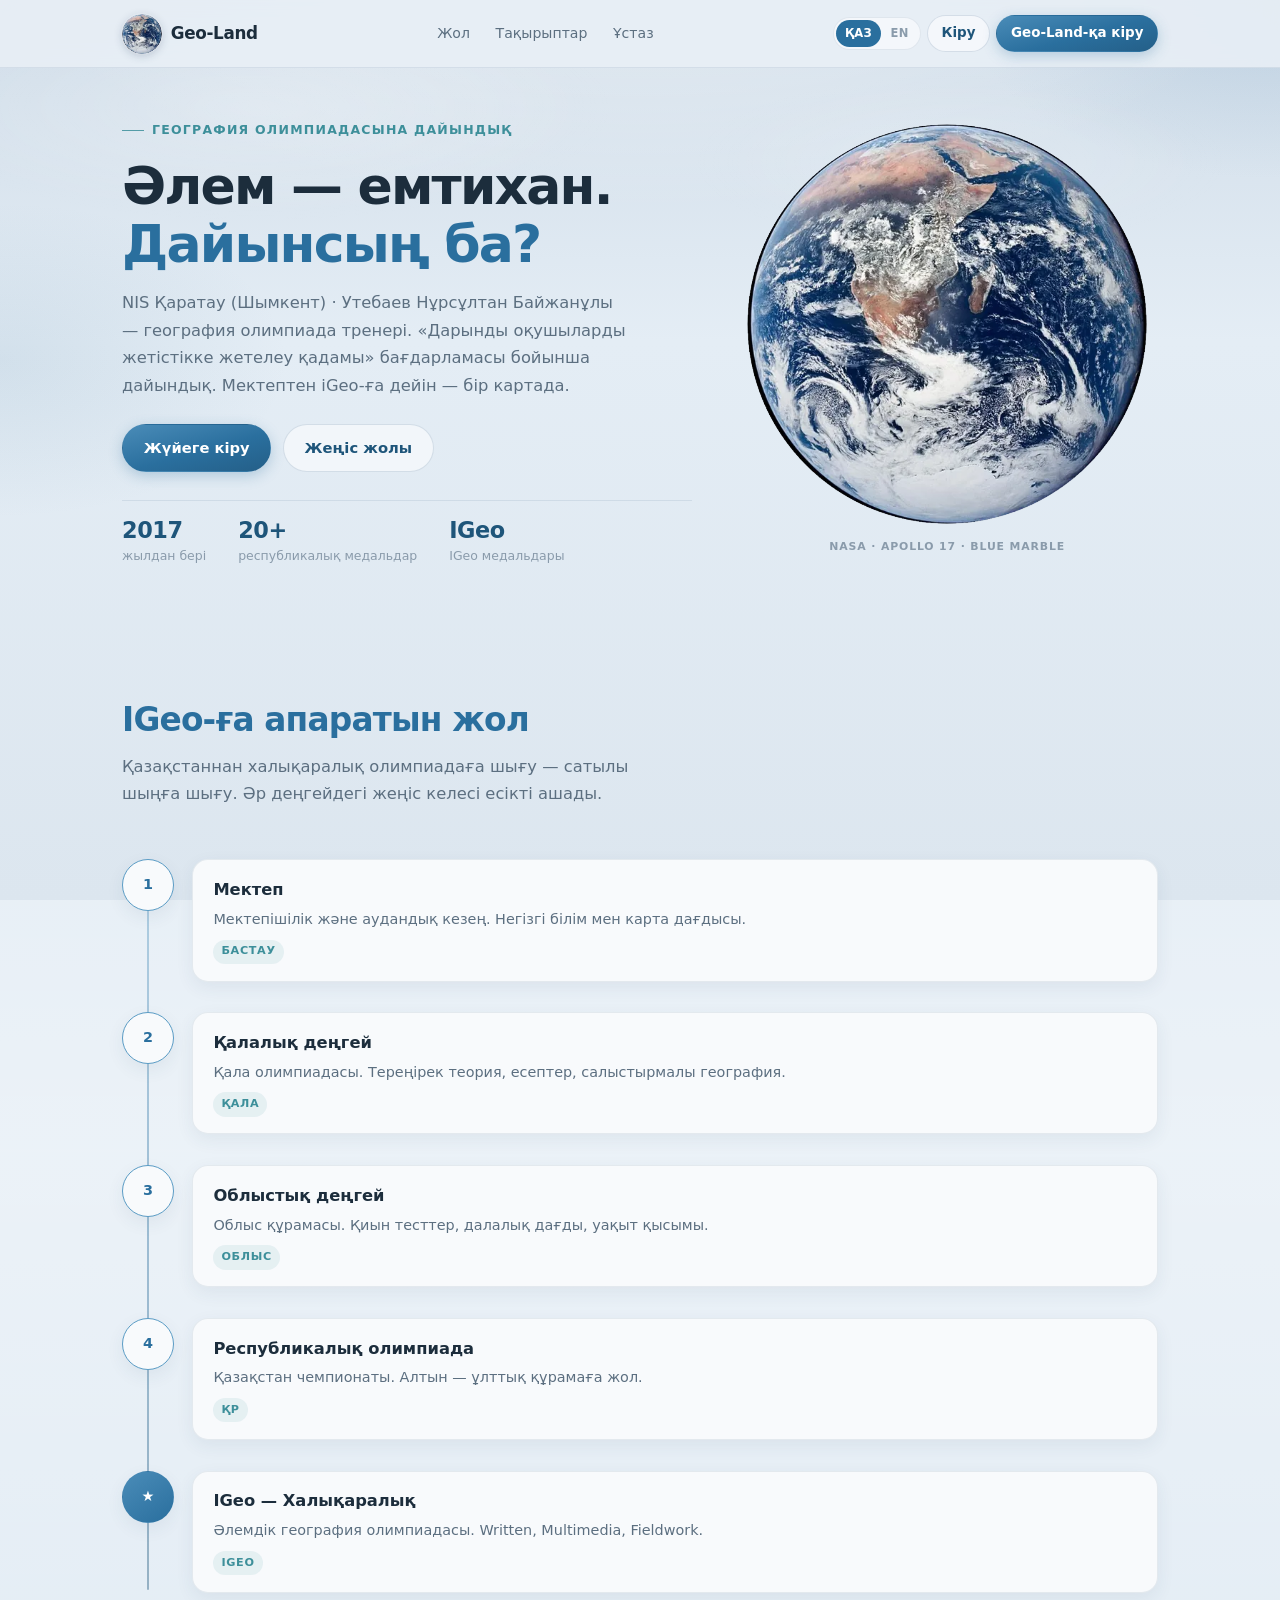
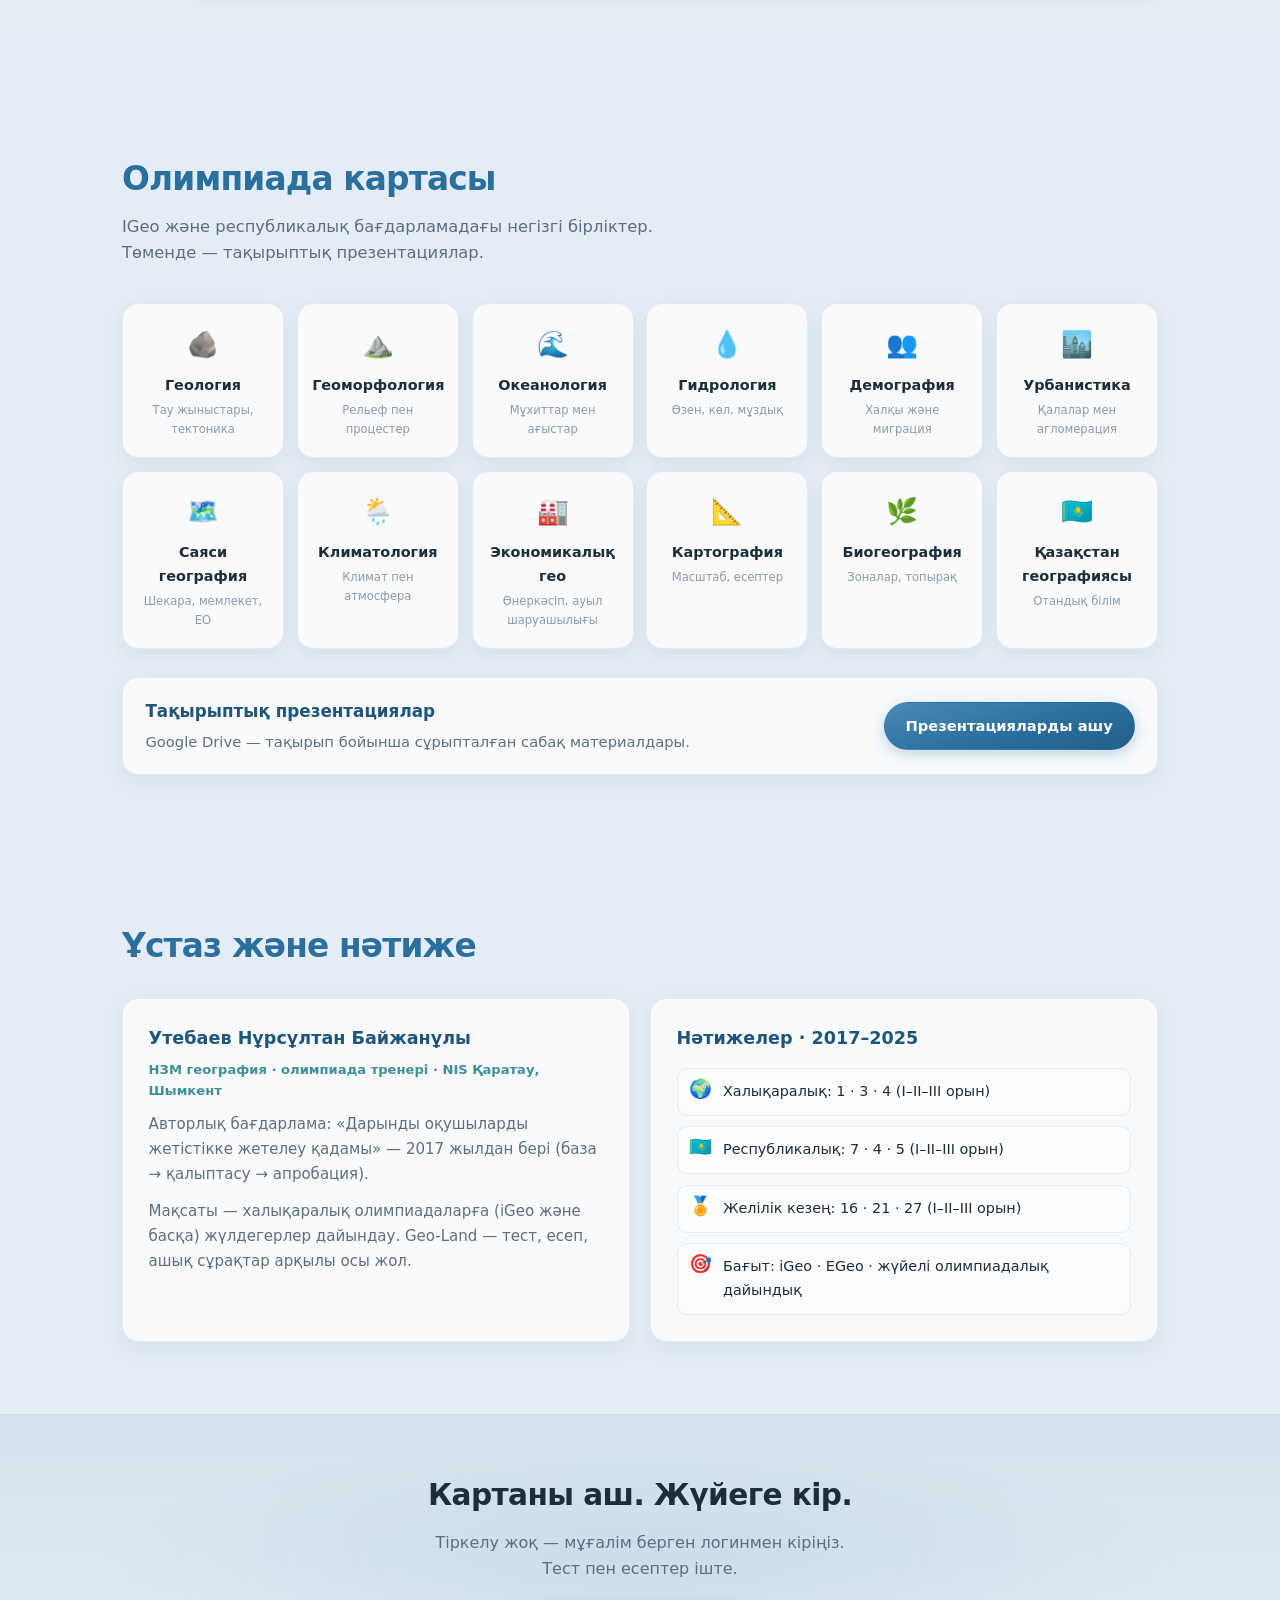
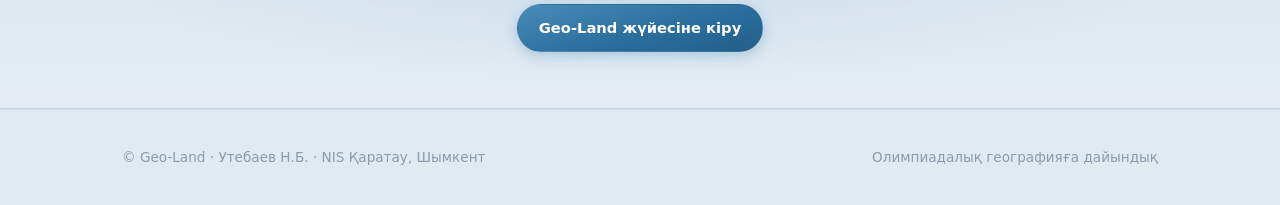
==== commit 0275effd: "Enrich landing mentor section with program facts and 2017–2025 results. Add full name, author progra" ====
--- a/index.html
+++ b/index.html
@@ -190,17 +190,18 @@
       </h2>
       <div class="split-grid" style="margin-top: 1.5rem">
         <div class="card">
-          <h3 data-i18n="mentor_name">Нұрсұлтан Утебаев</h3>
-          <p data-i18n="mentor_bio">NIS Қаратау (Шымкент) география мұғалімі.</p>
-          <p style="margin-top: 0.85rem" data-i18n="mentor_mission">Geo-Land — жеке дайындық бөлмесі.</p>
+          <h3 data-i18n="mentor_name">Утебаев Нұрсұлтан Байжанұлы</h3>
+          <p class="mentor-role" data-i18n="mentor_role">НЗМ география · олимпиада тренері · NIS Қаратау, Шымкент</p>
+          <p data-i18n="mentor_bio">Авторлық бағдарлама: «Дарынды оқушыларды жетістікке жетелеу қадамы» — 2017 жылдан бері.</p>
+          <p style="margin-top: 0.75rem" data-i18n="mentor_mission">Мақсаты — халықаралық олимпиадаларға (iGeo және басқа) жүлдегерлер дайындау. Geo-Land — осы жолдағы онлайн дайындық бөлмесі.</p>
         </div>
         <div class="card">
-          <h3 data-i18n="medals_title">Медаль қабырғасы</h3>
+          <h3 data-i18n="medals_title">Нәтижелер · 2017–2025</h3>
           <ul class="medal-list">
-            <li><span class="m">🥈</span><span data-i18n="medal_1">IGeo — күміс және қола</span></li>
-            <li><span class="m">🥇</span><span data-i18n="medal_2">Республикалық — бірнеше алтын</span></li>
-            <li><span class="m">🏅</span><span data-i18n="medal_3">20+ республикалық медальдар</span></li>
-            <li><span class="m">📅</span><span data-i18n="medal_4">2017 жылдан бері</span></li>
+            <li><span class="m">🌍</span><span data-i18n="medal_1">Халықаралық: 1 · 3 · 4 (I–II–III)</span></li>
+            <li><span class="m">🇰🇿</span><span data-i18n="medal_2">Республикалық: 7 · 4 · 5 (I–II–III)</span></li>
+            <li><span class="m">🏅</span><span data-i18n="medal_3">Желілік кезең: 16 · 21 · 27 (I–II–III)</span></li>
+            <li><span class="m">🎯</span><span data-i18n="medal_4">Бағыт: iGeo · EGeo · жүйелі олимпиадалық дайындық</span></li>
           </ul>
         </div>
       </div>
--- a/css/main.css
+++ b/css/main.css
@@ -735,13 +735,20 @@
 
 .card h3 {
   font-size: 1.1rem;
-  margin-bottom: 0.7rem;
+  margin-bottom: 0.35rem;
   color: var(--accent-deep);
 }
 
 .card p {
   color: var(--text-muted);
   font-size: 0.94rem;
+}
+
+.mentor-role {
+  font-size: 0.82rem !important;
+  font-weight: 600;
+  color: var(--teal) !important;
+  margin-bottom: 0.65rem;
 }
 
 .medal-list {
@@ -1046,6 +1053,125 @@
   letter-spacing: 0.02em;
 }
 
+.q-img-preview {
+  margin: 0.65rem 0 0.85rem;
+  border-radius: var(--radius-sm);
+  overflow: hidden;
+  border: 1px solid var(--border-subtle);
+  background: #fff;
+  max-width: 420px;
+}
+
+.q-img-preview img {
+  width: 100%;
+  height: auto;
+  display: block;
+  max-height: 320px;
+  object-fit: contain;
+}
+
+.check-row {
+  display: flex;
+  align-items: center;
+  gap: 0.5rem;
+  font-size: 0.92rem;
+  color: var(--text);
+  cursor: pointer;
+  user-select: none;
+}
+
+.check-row input {
+  width: 1.05rem;
+  height: 1.05rem;
+}
+
+.cat-grid {
+  display: grid;
+  grid-template-columns: repeat(auto-fill, minmax(150px, 1fr));
+  gap: 0.85rem;
+}
+
+.cat-card {
+  display: flex;
+  flex-direction: column;
+  align-items: flex-start;
+  gap: 0.35rem;
+  padding: 1.15rem 1rem;
+  background: var(--bg-card);
+  border: 1px solid var(--border-subtle);
+  border-radius: var(--radius);
+  box-shadow: var(--shadow-soft);
+  color: inherit;
+  text-decoration: none;
+  transition: transform 0.15s, border-color 0.15s, box-shadow 0.15s;
+}
+
+.cat-card:hover {
+  transform: translateY(-2px);
+  border-color: var(--border);
+  box-shadow: var(--shadow);
+  color: inherit;
+}
+
+.cat-icon {
+  font-size: 1.6rem;
+  line-height: 1;
+}
+
+.cat-card h3 {
+  font-size: 0.95rem;
+  font-weight: 650;
+  color: var(--text);
+}
+
+.form-group select {
+  width: 100%;
+  background: #fff;
+  border: 1px solid var(--border-subtle);
+  border-radius: var(--radius-sm);
+  padding: 0.65rem 0.85rem;
+  outline: none;
+  color: var(--text);
+}
+
+.form-group select:focus {
+  border-color: var(--accent-soft);
+  box-shadow: 0 0 0 3px rgba(90, 155, 196, 0.2);
+}
+
+.cat-chip-row,
+.mode-row {
+  display: flex;
+  flex-wrap: wrap;
+  gap: 0.45rem;
+}
+
+.cat-chip,
+.mode-chip {
+  border: 1px solid var(--border-subtle);
+  background: #fff;
+  color: var(--text);
+  border-radius: 999px;
+  padding: 0.4rem 0.75rem;
+  font-size: 0.82rem;
+  font-weight: 600;
+  cursor: pointer;
+  transition: all 0.15s;
+}
+
+.cat-chip:hover,
+.mode-chip:hover {
+  border-color: var(--border);
+  background: var(--bg-hover);
+}
+
+.cat-chip.is-on,
+.mode-chip.is-on {
+  background: linear-gradient(165deg, #4a8cb8, #2a6f9e);
+  border-color: transparent;
+  color: #fff;
+}
+
 .user-chip {
   display: flex;
   align-items: center;
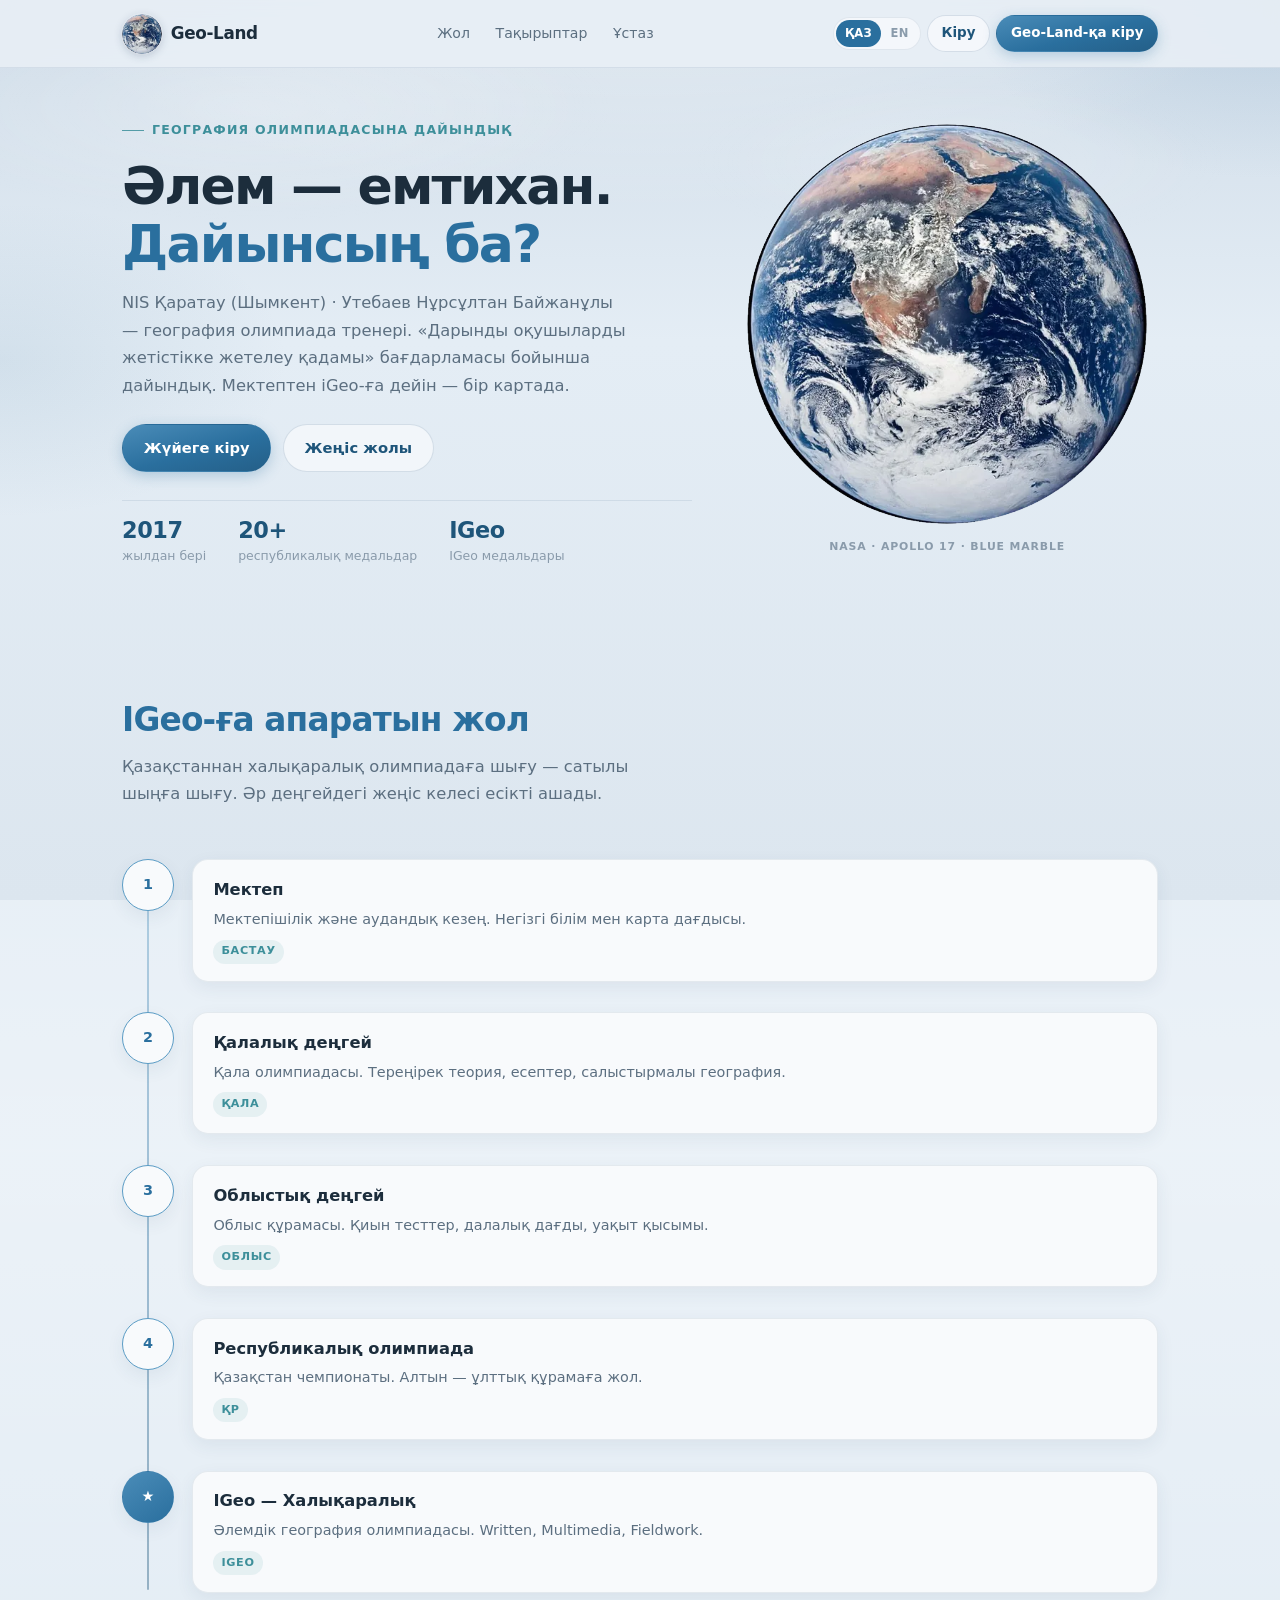
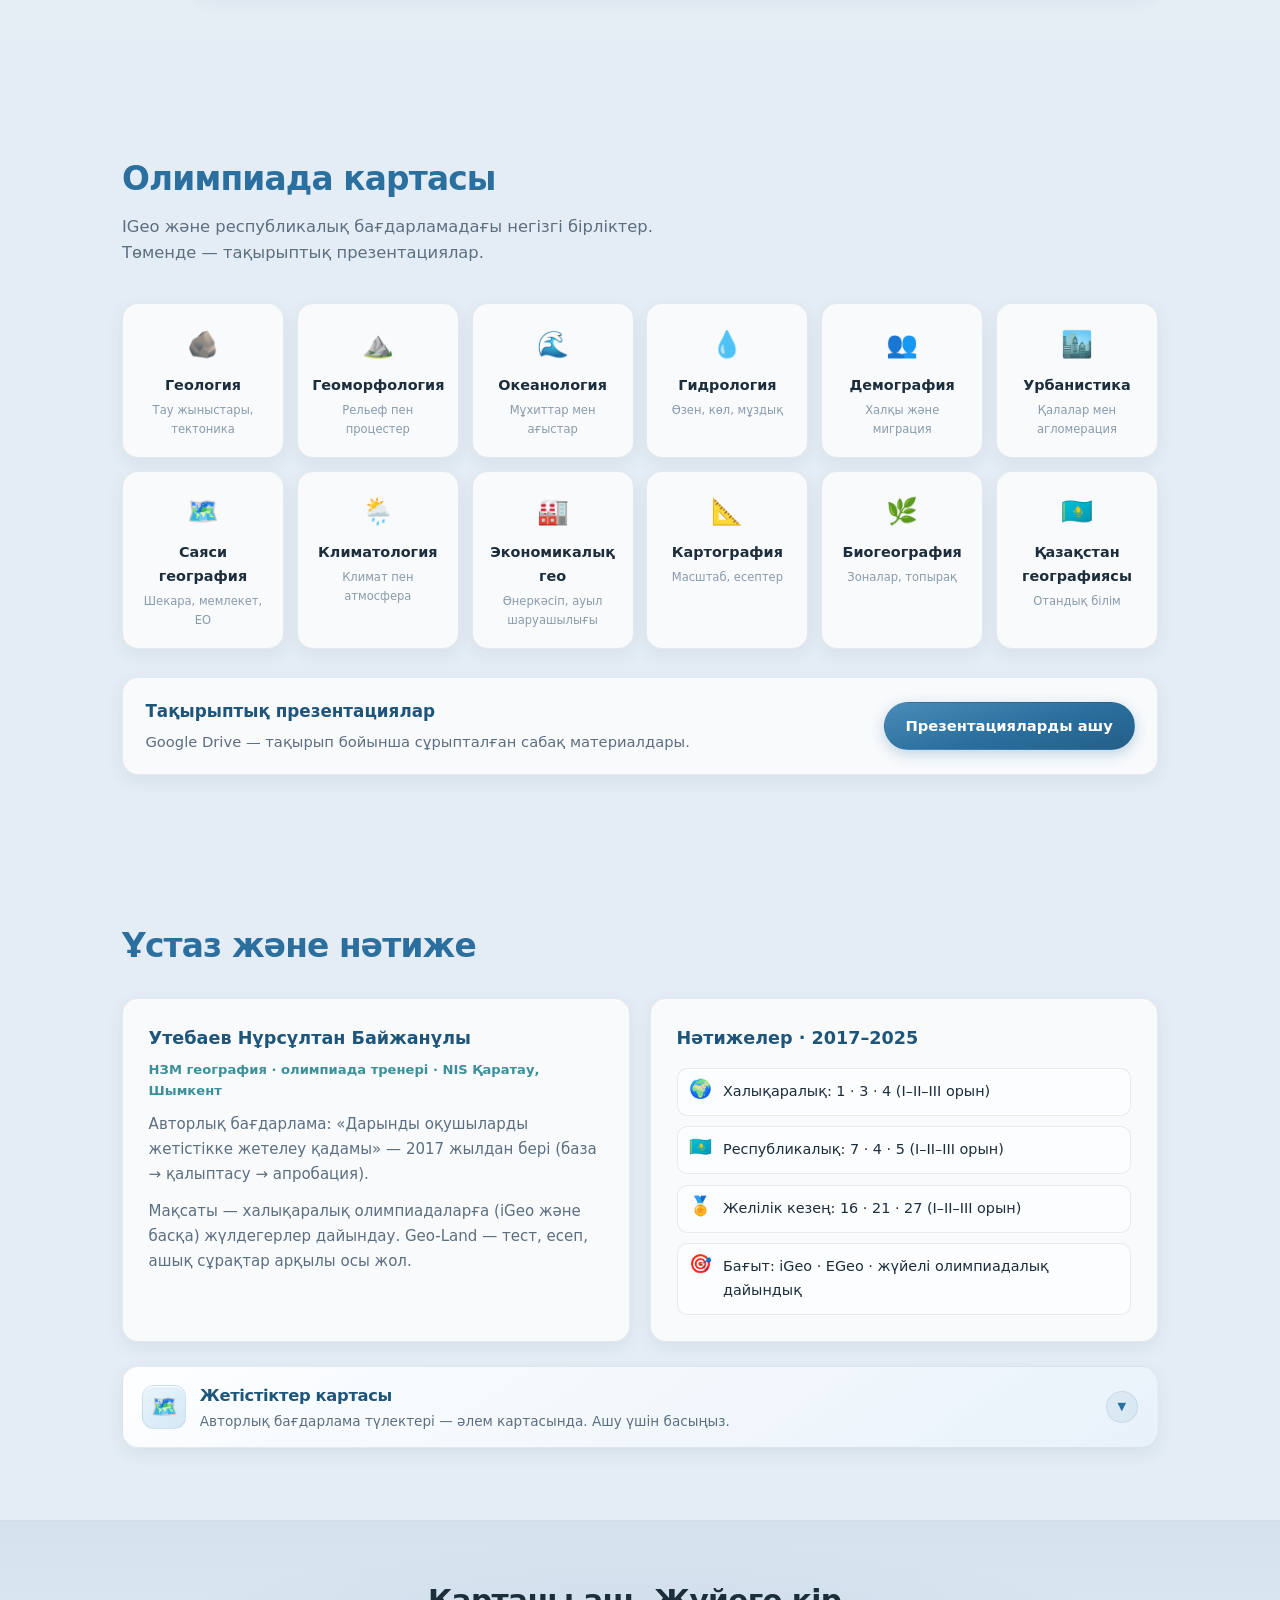
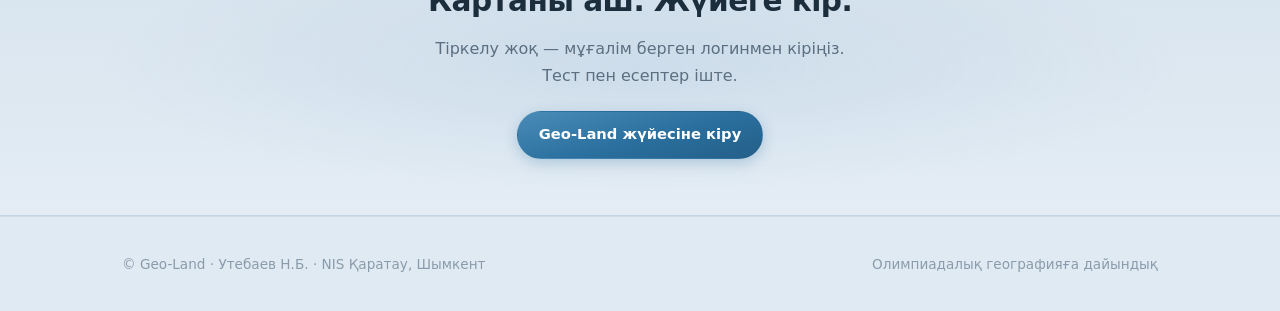
==== commit 2bc09828: "Add collapsible iGeo achievements map under the mentor section. Map stays folded by default and unfo" ====
--- a/index.html
+++ b/index.html
@@ -205,6 +205,33 @@
           </ul>
         </div>
       </div>
+
+      <!-- iGeo alumni map — collapsed by default, unfolds like a chart -->
+      <div class="igeo-map-reveal" id="igeo-map-reveal">
+        <button type="button" class="igeo-map-toggle" id="igeo-map-toggle" aria-expanded="false" aria-controls="igeo-map-panel">
+          <span class="igeo-map-toggle-left">
+            <span class="igeo-map-toggle-icon" aria-hidden="true">🗺️</span>
+            <span class="igeo-map-toggle-text">
+              <strong data-i18n="igeo_map_title">Жетістіктер картасы</strong>
+              <span data-i18n="igeo_map_hint">Авторлық бағдарлама түлектері — әлем картасында. Ашу үшін басыңыз.</span>
+            </span>
+          </span>
+          <span class="igeo-map-chevron" aria-hidden="true">▼</span>
+        </button>
+        <div class="igeo-map-panel" id="igeo-map-panel" hidden>
+          <figure class="igeo-map-figure">
+            <img
+              src="assets/igeo_map.png"
+              alt="World map of alumni achievements under Utebayev’s author program"
+              width="1362"
+              height="746"
+              loading="lazy"
+              decoding="async"
+            />
+            <figcaption data-i18n="igeo_map_caption">2017–2025 · желілік · республикалық · халықаралық</figcaption>
+          </figure>
+        </div>
+      </div>
     </div>
   </section>
 
@@ -295,6 +322,20 @@
       const b = document.getElementById("btn-enter-nav");
       if (b) b.textContent = Lang.t("nav_dashboard");
     }
+
+    // iGeo map accordion — collapsed by default
+    (function () {
+      const wrap = document.getElementById("igeo-map-reveal");
+      const btn = document.getElementById("igeo-map-toggle");
+      const panel = document.getElementById("igeo-map-panel");
+      if (!wrap || !btn || !panel) return;
+      btn.addEventListener("click", () => {
+        const open = !wrap.classList.contains("is-open");
+        wrap.classList.toggle("is-open", open);
+        btn.setAttribute("aria-expanded", open ? "true" : "false");
+        panel.hidden = !open;
+      });
+    })();
   </script>
 </body>
 </html>
--- a/css/main.css
+++ b/css/main.css
@@ -751,6 +751,165 @@
   margin-bottom: 0.65rem;
 }
 
+/* ——— iGeo achievements map (collapsed by default) ——— */
+.igeo-map-reveal {
+  margin-top: 1.5rem;
+  border-radius: var(--radius);
+  border: 1px solid var(--border-subtle);
+  background: linear-gradient(145deg, rgba(255, 255, 255, 0.92), rgba(232, 242, 250, 0.95));
+  box-shadow: var(--shadow-soft);
+  overflow: hidden;
+}
+
+.igeo-map-toggle {
+  width: 100%;
+  display: flex;
+  align-items: center;
+  justify-content: space-between;
+  gap: 1rem;
+  padding: 1rem 1.2rem;
+  border: none;
+  background: transparent;
+  cursor: pointer;
+  text-align: left;
+  color: var(--text);
+  transition: background 0.2s;
+}
+
+.igeo-map-toggle:hover {
+  background: rgba(47, 111, 158, 0.06);
+}
+
+.igeo-map-toggle-left {
+  display: flex;
+  align-items: center;
+  gap: 0.85rem;
+  min-width: 0;
+}
+
+.igeo-map-toggle-icon {
+  width: 44px;
+  height: 44px;
+  border-radius: 12px;
+  display: grid;
+  place-items: center;
+  font-size: 1.35rem;
+  background: linear-gradient(145deg, #e8f4fc, #d4e8f5);
+  border: 1px solid var(--border-subtle);
+  flex-shrink: 0;
+  box-shadow: inset 0 1px 0 #fff;
+}
+
+.igeo-map-toggle-text {
+  display: flex;
+  flex-direction: column;
+  gap: 0.15rem;
+  min-width: 0;
+}
+
+.igeo-map-toggle-text strong {
+  font-size: 1.02rem;
+  font-weight: 700;
+  letter-spacing: -0.02em;
+  color: var(--accent-deep);
+}
+
+.igeo-map-toggle-text span {
+  font-size: 0.85rem;
+  color: var(--text-muted);
+  line-height: 1.4;
+}
+
+.igeo-map-chevron {
+  flex-shrink: 0;
+  width: 32px;
+  height: 32px;
+  border-radius: 50%;
+  display: grid;
+  place-items: center;
+  font-size: 0.7rem;
+  color: var(--accent);
+  background: rgba(47, 111, 158, 0.08);
+  border: 1px solid var(--border-subtle);
+  transition: transform 0.35s ease, background 0.2s;
+}
+
+.igeo-map-reveal.is-open .igeo-map-chevron {
+  transform: rotate(180deg);
+  background: rgba(47, 111, 158, 0.14);
+}
+
+.igeo-map-panel {
+  border-top: 1px solid transparent;
+  background:
+    radial-gradient(ellipse 80% 60% at 50% 0%, rgba(90, 160, 210, 0.12), transparent 55%),
+    #f4f8fc;
+  padding: 0 1rem;
+  max-height: 0;
+  opacity: 0;
+  overflow: hidden;
+  transition: max-height 0.5s ease, opacity 0.35s ease, padding 0.35s ease, border-color 0.25s;
+}
+
+.igeo-map-reveal.is-open .igeo-map-panel {
+  max-height: 960px;
+  opacity: 1;
+  padding: 1rem 1rem 1.15rem;
+  border-top-color: var(--border-subtle);
+}
+
+.igeo-map-panel[hidden] {
+  display: none;
+}
+
+.igeo-map-reveal.is-open .igeo-map-panel[hidden] {
+  display: block;
+}
+
+.igeo-map-figure {
+  margin: 0;
+  border-radius: 12px;
+  overflow: hidden;
+  border: 1px solid var(--border-subtle);
+  background: #fff;
+  box-shadow: 0 12px 32px rgba(40, 70, 100, 0.1);
+}
+
+.igeo-map-figure img {
+  width: 100%;
+  height: auto;
+  display: block;
+  vertical-align: middle;
+}
+
+.igeo-map-figure figcaption {
+  padding: 0.55rem 0.85rem 0.7rem;
+  font-size: 0.75rem;
+  font-weight: 600;
+  letter-spacing: 0.04em;
+  text-transform: uppercase;
+  color: var(--text-dim);
+  background: linear-gradient(180deg, #fafcfe, #f0f6fb);
+  border-top: 1px solid var(--border-subtle);
+}
+
+@media (max-width: 640px) {
+  .igeo-map-toggle {
+    padding: 0.9rem 1rem;
+  }
+  .igeo-map-toggle-icon {
+    width: 38px;
+    height: 38px;
+    font-size: 1.15rem;
+  }
+  .igeo-map-toggle-text span {
+    font-size: 0.78rem;
+  }
+  .igeo-map-reveal.is-open .igeo-map-panel {
+    padding: 0.75rem;
+  }
+}
+
 .medal-list {
   list-style: none;
   display: grid;
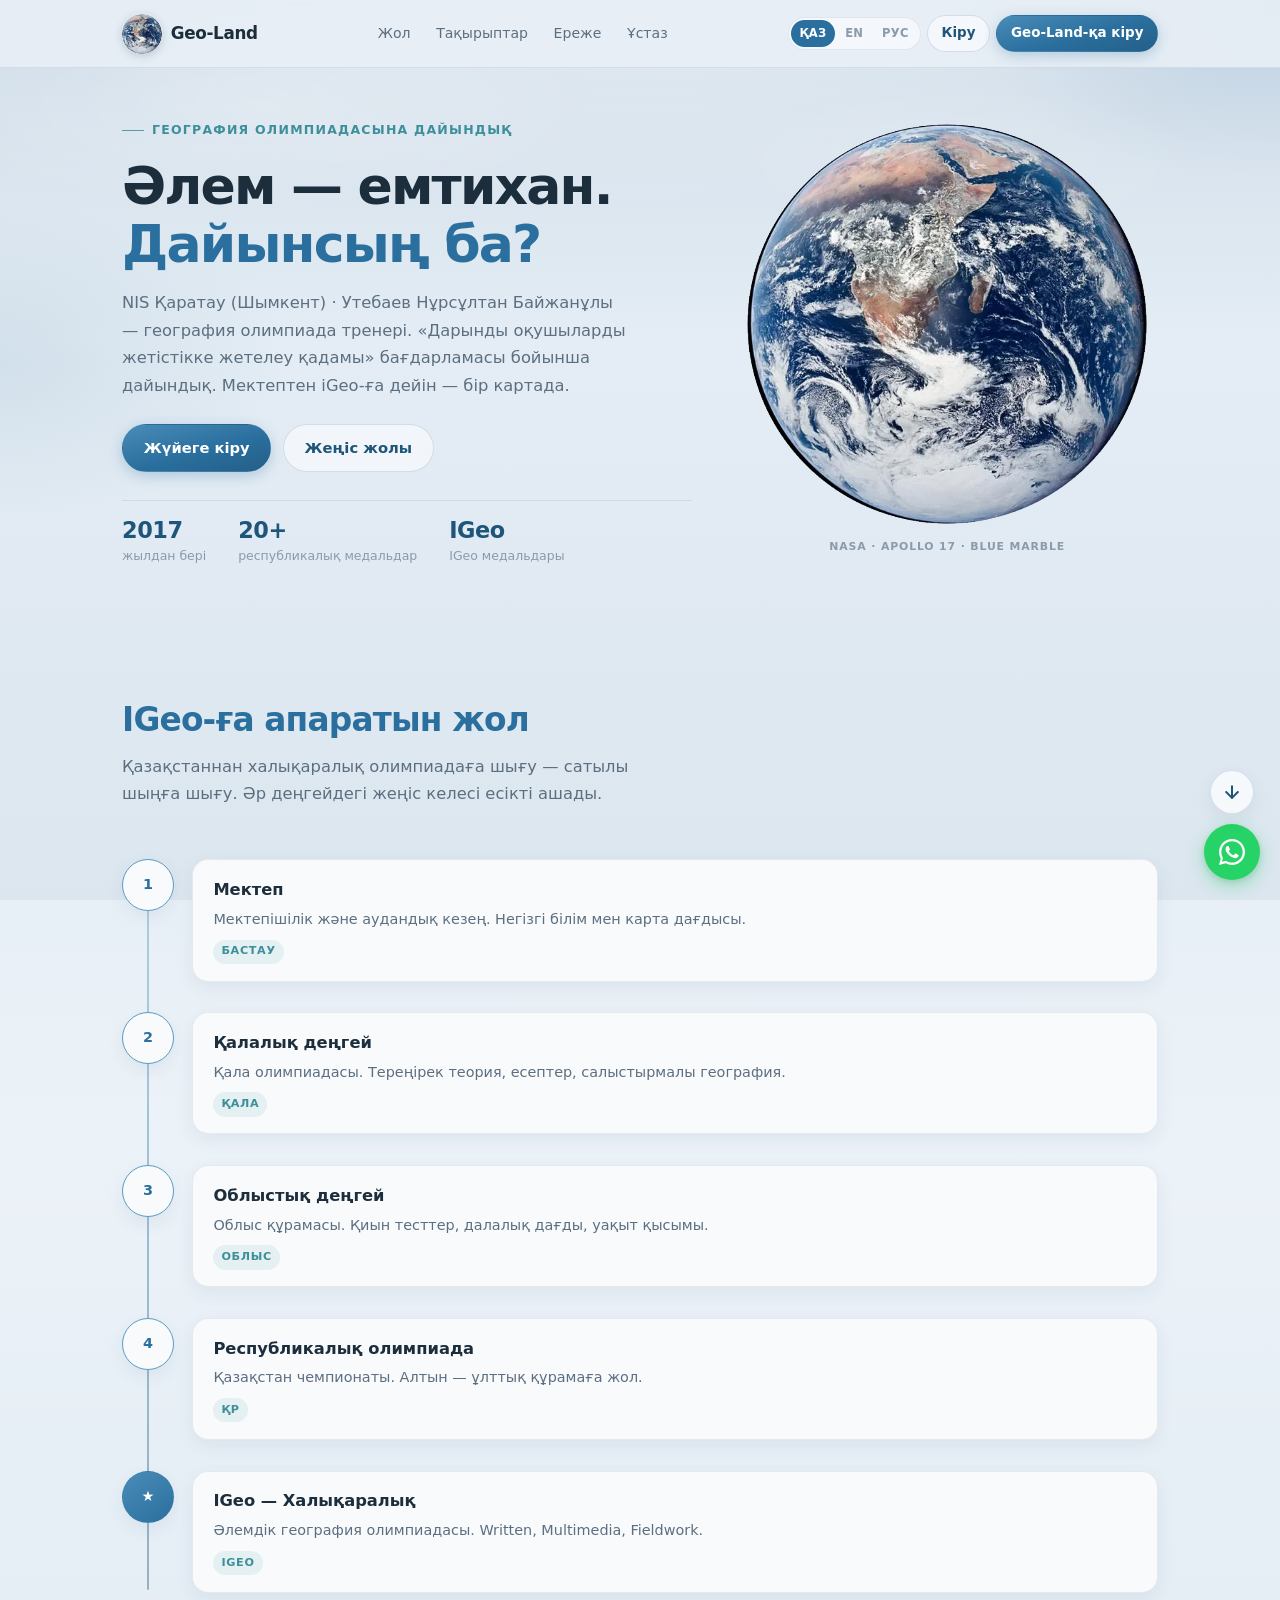
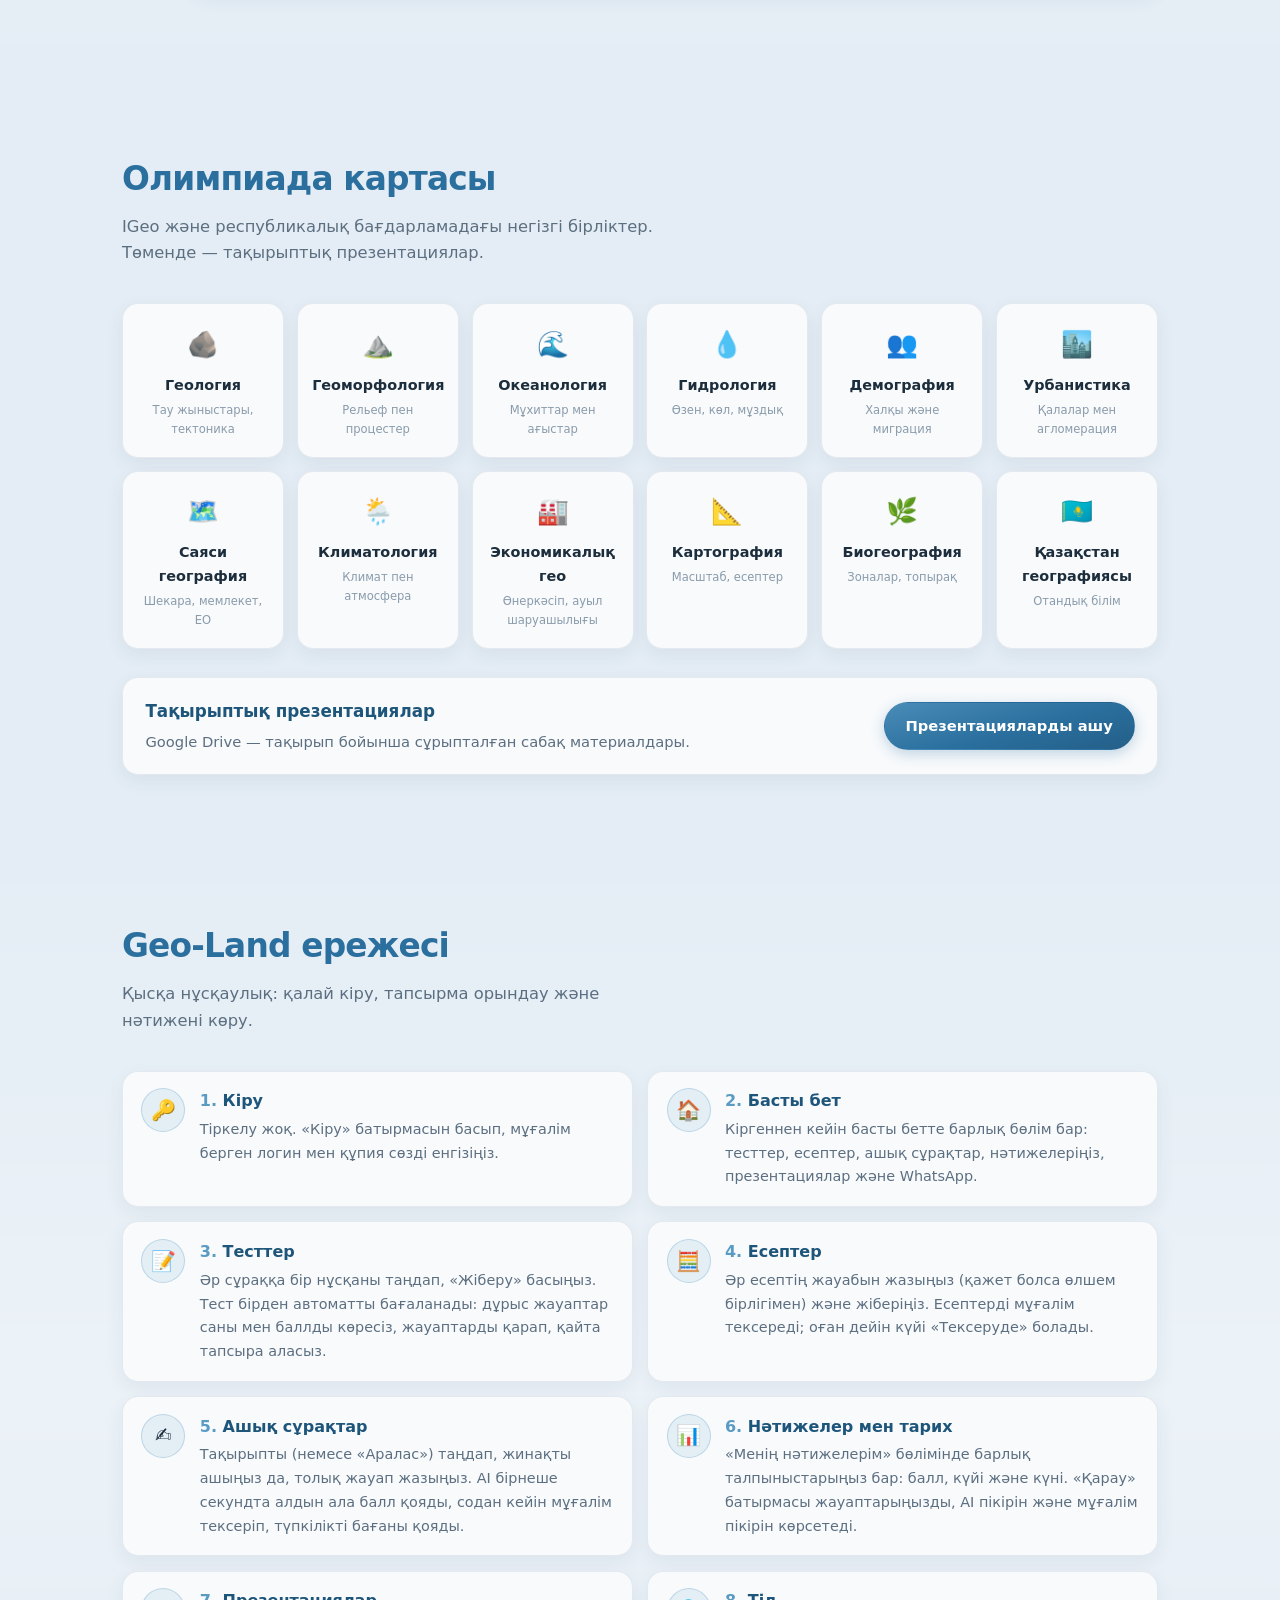
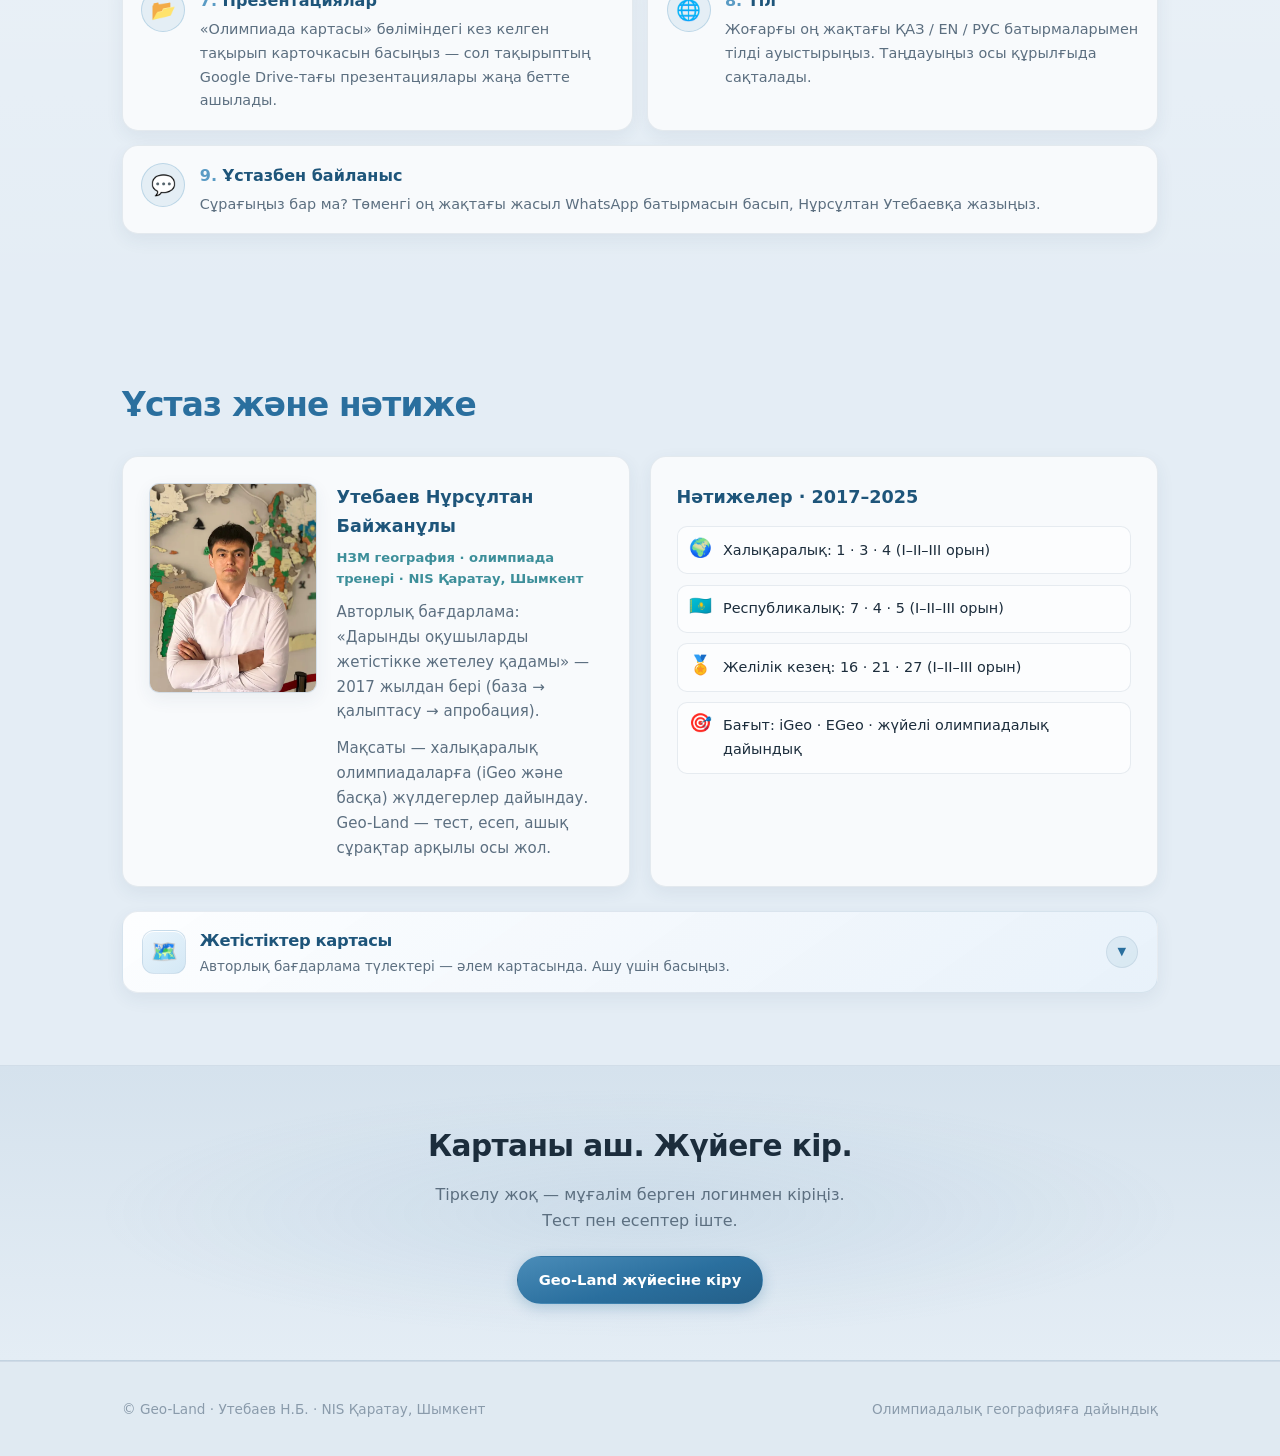
==== commit b5a13c00: "Add Russian language, Rules section, mentor photo, scroll arrows, WhatsApp button, topic Drive links" ====
--- a/index.html
+++ b/index.html
@@ -5,7 +5,7 @@
   <meta name="viewport" content="width=device-width, initial-scale=1" />
   <meta name="description" content="Geo-Land — geography olympiad prep by Nursultan Utebayev (NIS Karatau, Shymkent)" />
   <title>Geo-Land · Geography Olympiad Prep</title>
-  <link rel="stylesheet" href="css/main.css?v=6" />
+  <link rel="stylesheet" href="css/main.css?v=7" />
   <link rel="preload" as="image" href="assets/earth-bluemarble.webp" type="image/webp" />
   <link rel="icon" href="assets/logo-earth.png" type="image/png" />
 </head>
@@ -21,12 +21,14 @@
       <ul class="nav-links">
         <li><a href="#path" data-i18n="nav_path">Жол</a></li>
         <li><a href="#topics" data-i18n="nav_topics">Тақырыптар</a></li>
+        <li><a href="#rules" data-i18n="nav_rules">Ереже</a></li>
         <li><a href="#mentor" data-i18n="nav_mentor">Ұстаз</a></li>
       </ul>
       <div class="nav-actions">
         <div class="lang-toggle" aria-label="Language">
           <button type="button" data-lang="kk" class="active">ҚАЗ</button>
           <button type="button" data-lang="en">EN</button>
+          <button type="button" data-lang="ru">РУС</button>
         </div>
         <button type="button" class="btn btn-ghost btn-sm nav-btn-login" id="btn-login-nav" data-i18n="nav_login">Кіру</button>
         <button type="button" class="btn btn-primary btn-sm nav-btn-enter" id="btn-enter-nav">
@@ -151,18 +153,18 @@
       </h2>
       <p class="section-lead" data-i18n="topics_lead">IGeo және республикалық бағдарламадағы негізгі бірліктер.</p>
       <div class="topics-grid">
-        <div class="topic-card"><span class="topic-icon">🪨</span><h3 data-i18n="topic_1">Геология</h3><p data-i18n="topic_1_s">Тау жыныстары</p></div>
-        <div class="topic-card"><span class="topic-icon">⛰️</span><h3 data-i18n="topic_2">Геоморфология</h3><p data-i18n="topic_2_s">Рельеф</p></div>
-        <div class="topic-card"><span class="topic-icon">🌊</span><h3 data-i18n="topic_3">Океанология</h3><p data-i18n="topic_3_s">Мұхиттар</p></div>
-        <div class="topic-card"><span class="topic-icon">💧</span><h3 data-i18n="topic_4">Гидрология</h3><p data-i18n="topic_4_s">Өзен, көл</p></div>
-        <div class="topic-card"><span class="topic-icon">👥</span><h3 data-i18n="topic_5">Демография</h3><p data-i18n="topic_5_s">Халқы</p></div>
-        <div class="topic-card"><span class="topic-icon">🏙️</span><h3 data-i18n="topic_6">Урбанистика</h3><p data-i18n="topic_6_s">Қалалар</p></div>
-        <div class="topic-card"><span class="topic-icon">🗺️</span><h3 data-i18n="topic_7">Саяси география</h3><p data-i18n="topic_7_s">Шекара</p></div>
-        <div class="topic-card"><span class="topic-icon">🌦️</span><h3 data-i18n="topic_8">Климатология</h3><p data-i18n="topic_8_s">Климат</p></div>
-        <div class="topic-card"><span class="topic-icon">🏭</span><h3 data-i18n="topic_9">Экономикалық гео</h3><p data-i18n="topic_9_s">Өнеркәсіп</p></div>
-        <div class="topic-card"><span class="topic-icon">📐</span><h3 data-i18n="topic_10">Картография</h3><p data-i18n="topic_10_s">Есептер</p></div>
-        <div class="topic-card"><span class="topic-icon">🌿</span><h3 data-i18n="topic_11">Биогеография</h3><p data-i18n="topic_11_s">Зоналар</p></div>
-        <div class="topic-card"><span class="topic-icon">🇰🇿</span><h3 data-i18n="topic_12">Қазақстан</h3><p data-i18n="topic_12_s">Отандық</p></div>
+        <a class="topic-card" href="https://drive.google.com/drive/folders/1MBjen6sY16ns0DoCUg2LglvWXHTtTiwA" target="_blank" rel="noopener noreferrer"><span class="topic-icon">🪨</span><h3 data-i18n="topic_1">Геология</h3><p data-i18n="topic_1_s">Тау жыныстары</p></a>
+        <a class="topic-card" href="https://drive.google.com/drive/folders/1zgj2xyEBKQ8kuZq2EakGM6vRCzEeBrGx" target="_blank" rel="noopener noreferrer"><span class="topic-icon">⛰️</span><h3 data-i18n="topic_2">Геоморфология</h3><p data-i18n="topic_2_s">Рельеф</p></a>
+        <a class="topic-card" href="https://drive.google.com/drive/folders/1-u8afSqFr020SLyaPz0fnJCoRtR2SCUx" target="_blank" rel="noopener noreferrer"><span class="topic-icon">🌊</span><h3 data-i18n="topic_3">Океанология</h3><p data-i18n="topic_3_s">Мұхиттар</p></a>
+        <a class="topic-card" href="https://drive.google.com/drive/folders/13WNOZAvoGMmLueo8fyDVHBMPPwtG-MZ5" target="_blank" rel="noopener noreferrer"><span class="topic-icon">💧</span><h3 data-i18n="topic_4">Гидрология</h3><p data-i18n="topic_4_s">Өзен, көл</p></a>
+        <a class="topic-card" href="https://drive.google.com/drive/folders/1f2RZq4ILV23XsAUn4mAcAZMFoa4couMS" target="_blank" rel="noopener noreferrer"><span class="topic-icon">👥</span><h3 data-i18n="topic_5">Демография</h3><p data-i18n="topic_5_s">Халқы</p></a>
+        <a class="topic-card" href="https://drive.google.com/drive/folders/1zT8gi5n0tL84bC2IzXbmUjycNKA-1G-7" target="_blank" rel="noopener noreferrer"><span class="topic-icon">🏙️</span><h3 data-i18n="topic_6">Урбанистика</h3><p data-i18n="topic_6_s">Қалалар</p></a>
+        <a class="topic-card" href="https://drive.google.com/drive/folders/1MnhcoGYseG85DwcXlBowNxs8XufxUW4M" target="_blank" rel="noopener noreferrer"><span class="topic-icon">🗺️</span><h3 data-i18n="topic_7">Саяси география</h3><p data-i18n="topic_7_s">Шекара</p></a>
+        <a class="topic-card" href="https://drive.google.com/drive/folders/12HFfjyG00nF51bmyeUOSYlQ9in73lHBp" target="_blank" rel="noopener noreferrer"><span class="topic-icon">🌦️</span><h3 data-i18n="topic_8">Климатология</h3><p data-i18n="topic_8_s">Климат</p></a>
+        <a class="topic-card" href="https://drive.google.com/drive/folders/1TpHujsrdryoyWaYslj3Od8Ze-kY2MVrk" target="_blank" rel="noopener noreferrer"><span class="topic-icon">🏭</span><h3 data-i18n="topic_9">Экономикалық гео</h3><p data-i18n="topic_9_s">Өнеркәсіп</p></a>
+        <a class="topic-card" href="https://drive.google.com/drive/folders/1IH_XK7JEupF9AmuTCMjWCfYiDa3oeGLg" target="_blank" rel="noopener noreferrer"><span class="topic-icon">📐</span><h3 data-i18n="topic_10">Картография</h3><p data-i18n="topic_10_s">Есептер</p></a>
+        <a class="topic-card" href="https://drive.google.com/drive/folders/1cpLI6Bx7603L61MqjCStX3AiBa__gAD9" target="_blank" rel="noopener noreferrer"><span class="topic-icon">🌿</span><h3 data-i18n="topic_11">Биогеография</h3><p data-i18n="topic_11_s">Зоналар</p></a>
+        <a class="topic-card" href="https://drive.google.com/drive/folders/1cswsAGtAN9GV4-2IvGihsGe7t-pqWyCi" target="_blank" rel="noopener noreferrer"><span class="topic-icon">🇰🇿</span><h3 data-i18n="topic_12">Қазақстан</h3><p data-i18n="topic_12_s">Отандық</p></a>
       </div>
       <div class="materials-cta">
         <div class="materials-cta-inner">
@@ -182,6 +184,81 @@
     </div>
   </section>
 
+  <section class="section rules-section" id="rules">
+    <div class="container">
+      <h2 class="section-title">
+        <span data-i18n="rules_title">Geo-Land</span>
+        <span data-i18n="rules_title_em">ережесі</span>
+      </h2>
+      <p class="section-lead" data-i18n="rules_lead">Қысқа нұсқаулық: қалай кіру, тапсырма орындау және нәтижені көру.</p>
+      <ol class="rules-grid">
+        <li class="rule-card">
+          <span class="rule-icon" aria-hidden="true">🔑</span>
+          <div>
+            <h3 data-i18n="rules_1_t">Кіру</h3>
+            <p data-i18n="rules_1_d">Тіркелу жоқ. «Кіру» батырмасын басып, мұғалім берген логин мен құпия сөзді енгізіңіз.</p>
+          </div>
+        </li>
+        <li class="rule-card">
+          <span class="rule-icon" aria-hidden="true">🏠</span>
+          <div>
+            <h3 data-i18n="rules_2_t">Басты бет</h3>
+            <p data-i18n="rules_2_d">Кіргеннен кейін басты бетте барлық бөлім бар: тесттер, есептер, ашық сұрақтар, нәтижелеріңіз, презентациялар және WhatsApp.</p>
+          </div>
+        </li>
+        <li class="rule-card">
+          <span class="rule-icon" aria-hidden="true">📝</span>
+          <div>
+            <h3 data-i18n="rules_3_t">Тесттер</h3>
+            <p data-i18n="rules_3_d">Әр сұраққа бір нұсқаны таңдап, «Жіберу» басыңыз. Тест бірден автоматты бағаланады: дұрыс жауаптар саны мен баллды көресіз, жауаптарды қарап, қайта тапсыра аласыз.</p>
+          </div>
+        </li>
+        <li class="rule-card">
+          <span class="rule-icon" aria-hidden="true">🧮</span>
+          <div>
+            <h3 data-i18n="rules_4_t">Есептер</h3>
+            <p data-i18n="rules_4_d">Әр есептің жауабын жазыңыз (қажет болса өлшем бірлігімен) және жіберіңіз. Есептерді мұғалім тексереді; оған дейін күйі «Тексеруде» болады.</p>
+          </div>
+        </li>
+        <li class="rule-card">
+          <span class="rule-icon" aria-hidden="true">✍️</span>
+          <div>
+            <h3 data-i18n="rules_5_t">Ашық сұрақтар</h3>
+            <p data-i18n="rules_5_d">Тақырыпты (немесе «Аралас») таңдап, жинақты ашыңыз да, толық жауап жазыңыз. AI бірнеше секундта алдын ала балл қояды, содан кейін мұғалім тексеріп, түпкілікті бағаны қояды.</p>
+          </div>
+        </li>
+        <li class="rule-card">
+          <span class="rule-icon" aria-hidden="true">📊</span>
+          <div>
+            <h3 data-i18n="rules_6_t">Нәтижелер мен тарих</h3>
+            <p data-i18n="rules_6_d">«Менің нәтижелерім» бөлімінде барлық талпыныстарыңыз бар: балл, күйі және күні. «Қарау» батырмасы жауаптарыңызды, AI пікірін және мұғалім пікірін көрсетеді.</p>
+          </div>
+        </li>
+        <li class="rule-card">
+          <span class="rule-icon" aria-hidden="true">📂</span>
+          <div>
+            <h3 data-i18n="rules_9_t">Презентациялар</h3>
+            <p data-i18n="rules_9_d">«Олимпиада картасы» бөліміндегі кез келген тақырып карточкасын басыңыз — сол тақырыптың Google Drive-тағы презентациялары жаңа бетте ашылады.</p>
+          </div>
+        </li>
+        <li class="rule-card">
+          <span class="rule-icon" aria-hidden="true">🌐</span>
+          <div>
+            <h3 data-i18n="rules_7_t">Тіл</h3>
+            <p data-i18n="rules_7_d">Жоғарғы оң жақтағы ҚАЗ / EN / РУС батырмаларымен тілді ауыстырыңыз. Таңдауыңыз осы құрылғыда сақталады.</p>
+          </div>
+        </li>
+        <li class="rule-card">
+          <span class="rule-icon" aria-hidden="true">💬</span>
+          <div>
+            <h3 data-i18n="rules_8_t">Ұстазбен байланыс</h3>
+            <p data-i18n="rules_8_d">Сұрағыңыз бар ма? Төменгі оң жақтағы жасыл WhatsApp батырмасын басып, Нұрсұлтан Утебаевқа жазыңыз.</p>
+          </div>
+        </li>
+      </ol>
+    </div>
+  </section>
+
   <section class="section" id="mentor">
     <div class="container">
       <h2 class="section-title">
@@ -189,11 +266,28 @@
         <span data-i18n="mentor_title_em">нәтиже</span>
       </h2>
       <div class="split-grid" style="margin-top: 1.5rem">
-        <div class="card">
+        <div class="card mentor-card">
+          <figure class="mentor-photo">
+            <picture>
+              <source srcset="assets/nursultan-utebayev.webp" type="image/webp" />
+              <img
+                src="assets/nursultan-utebayev.jpg"
+                alt="Утебаев Нұрсұлтан Байжанұлы, география олимпиада тренері, әлем картасы аясында"
+                data-i18n="mentor_photo_alt"
+                data-i18n-attr="alt"
+                width="600"
+                height="750"
+                loading="lazy"
+                decoding="async"
+              />
+            </picture>
+          </figure>
+          <div class="mentor-text">
           <h3 data-i18n="mentor_name">Утебаев Нұрсұлтан Байжанұлы</h3>
           <p class="mentor-role" data-i18n="mentor_role">НЗМ география · олимпиада тренері · NIS Қаратау, Шымкент</p>
           <p data-i18n="mentor_bio">Авторлық бағдарлама: «Дарынды оқушыларды жетістікке жетелеу қадамы» — 2017 жылдан бері.</p>
           <p style="margin-top: 0.75rem" data-i18n="mentor_mission">Мақсаты — халықаралық олимпиадаларға (iGeo және басқа) жүлдегерлер дайындау. Geo-Land — осы жолдағы онлайн дайындық бөлмесі.</p>
+          </div>
         </div>
         <div class="card">
           <h3 data-i18n="medals_title">Нәтижелер · 2017–2025</h3>
@@ -270,6 +364,7 @@
   </div>
 
   <script src="js/i18n.js"></script>
+  <script src="js/float-ui.js"></script>
   <script src="js/auth.js"></script>
   <script>
     Lang.bindToggles();
--- a/css/main.css
+++ b/css/main.css
@@ -665,8 +665,21 @@
   box-shadow: var(--shadow-soft);
 }
 
-.topic-card:hover {
-  border-color: var(--border);
+a.topic-card {
+  display: block;
+  color: inherit;
+  text-decoration: none;
+  cursor: pointer;
+}
+
+a.topic-card:focus-visible {
+  outline: 3px solid rgba(42, 111, 158, 0.45);
+  outline-offset: 2px;
+}
+
+.topic-card:hover,
+a.topic-card:focus-visible {
+  border-color: var(--accent-soft);
   transform: translateY(-2px);
   box-shadow: var(--shadow);
 }
@@ -1831,3 +1844,229 @@
     inset: 0;
   }
 }
+
+/* ——— Mentor photo ——— */
+.mentor-card {
+  display: grid;
+  grid-template-columns: 168px minmax(0, 1fr);
+  gap: 1.25rem;
+  align-items: start;
+}
+
+.mentor-photo {
+  margin: 0;
+  border-radius: var(--radius-sm);
+  overflow: hidden;
+  aspect-ratio: 4 / 5;
+  background: var(--bg-hover);
+  border: 1px solid var(--border-subtle);
+  box-shadow: var(--shadow-soft);
+}
+
+.mentor-photo img {
+  display: block;
+  width: 100%;
+  height: 100%;
+  object-fit: cover;
+  object-position: 50% 30%;
+}
+
+@media (max-width: 520px) {
+  .mentor-card {
+    grid-template-columns: 1fr;
+    gap: 1rem;
+  }
+  .mentor-photo {
+    width: min(100%, 240px);
+    margin-inline: auto;
+  }
+}
+
+/* ——— Rules (how to use) ——— */
+.rules-section {
+  background: linear-gradient(180deg, transparent, rgba(255, 255, 255, 0.28), transparent);
+}
+
+.rules-grid {
+  display: grid;
+  grid-template-columns: repeat(2, minmax(0, 1fr));
+  gap: 0.9rem;
+  list-style: none;
+  counter-reset: rule;
+}
+
+.rule-card {
+  display: grid;
+  grid-template-columns: 44px minmax(0, 1fr);
+  gap: 0.9rem;
+  align-items: start;
+  background: var(--bg-card);
+  border: 1px solid var(--border-subtle);
+  border-radius: var(--radius);
+  padding: 1.05rem 1.15rem;
+  box-shadow: var(--shadow-soft);
+  transition: border-color 0.25s, box-shadow 0.25s;
+}
+
+.rule-card:hover {
+  border-color: var(--border);
+  box-shadow: var(--shadow);
+}
+
+.rule-icon {
+  width: 44px;
+  height: 44px;
+  border-radius: 50%;
+  display: grid;
+  place-items: center;
+  font-size: 1.25rem;
+  background: rgba(90, 155, 196, 0.12);
+  border: 1px solid rgba(90, 155, 196, 0.3);
+}
+
+.rule-card h3 {
+  font-size: 1rem;
+  margin-bottom: 0.2rem;
+  color: var(--accent-deep);
+}
+
+.rule-card h3::before {
+  counter-increment: rule;
+  content: counter(rule) ". ";
+  color: var(--accent-soft);
+}
+
+.rule-card p {
+  color: var(--text-muted);
+  font-size: 0.9rem;
+}
+
+.rule-card:last-child:nth-child(odd) {
+  grid-column: 1 / -1;
+}
+
+@media (max-width: 760px) {
+  .rules-grid {
+    grid-template-columns: 1fr;
+  }
+}
+
+/* ——— Floating dock: scroll arrows + WhatsApp ——— */
+.float-dock {
+  position: fixed;
+  right: max(1.25rem, env(safe-area-inset-right));
+  bottom: max(1.25rem, env(safe-area-inset-bottom));
+  z-index: 150;
+  display: flex;
+  flex-direction: column;
+  align-items: center;
+  gap: 0.6rem;
+  pointer-events: none;
+}
+
+.float-dock > * {
+  pointer-events: auto;
+}
+
+.scroll-btn {
+  width: 44px;
+  height: 44px;
+  border-radius: 50%;
+  border: 1px solid var(--border);
+  background: rgba(248, 250, 252, 0.94);
+  color: var(--accent-deep);
+  display: grid;
+  place-items: center;
+  cursor: pointer;
+  box-shadow: var(--shadow-soft);
+  backdrop-filter: blur(8px);
+  transition: opacity 0.2s, transform 0.2s, background 0.2s, box-shadow 0.2s;
+}
+
+.scroll-btn svg {
+  width: 20px;
+  height: 20px;
+}
+
+.scroll-btn:hover {
+  background: #fff;
+  box-shadow: var(--shadow);
+  transform: translateY(-1px);
+}
+
+.scroll-btn:focus-visible,
+.wa-float:focus-visible {
+  outline: 3px solid rgba(42, 111, 158, 0.45);
+  outline-offset: 2px;
+}
+
+.scroll-btn[hidden] {
+  display: none;
+}
+
+.wa-float {
+  width: 56px;
+  height: 56px;
+  border-radius: 50%;
+  background: #25d366;
+  color: #fff;
+  display: grid;
+  place-items: center;
+  box-shadow: 0 6px 18px rgba(37, 211, 102, 0.38), 0 2px 6px rgba(0, 0, 0, 0.12);
+  transition: transform 0.2s, box-shadow 0.2s, background 0.2s;
+}
+
+.wa-float svg {
+  width: 32px;
+  height: 32px;
+}
+
+.wa-float:hover {
+  background: #1ebe5b;
+  transform: translateY(-2px) scale(1.03);
+  box-shadow: 0 10px 24px rgba(37, 211, 102, 0.45), 0 2px 6px rgba(0, 0, 0, 0.14);
+}
+
+/* Keep page-end content clear of the dock on narrow screens */
+@media (max-width: 860px) {
+  .app-main {
+    margin-bottom: 9rem;
+  }
+  .footer {
+    padding-bottom: 8.5rem;
+  }
+}
+
+@media (max-width: 640px) {
+  .float-dock {
+    right: max(0.9rem, env(safe-area-inset-right));
+    bottom: max(0.9rem, env(safe-area-inset-bottom));
+    gap: 0.5rem;
+  }
+  .scroll-btn {
+    width: 42px;
+    height: 42px;
+  }
+  .wa-float {
+    width: 52px;
+    height: 52px;
+  }
+  .wa-float svg {
+    width: 30px;
+    height: 30px;
+  }
+}
+
+@media (prefers-reduced-motion: reduce) {
+  .scroll-btn,
+  .wa-float {
+    transition: none;
+  }
+}
+
+/* App nav on small phones: three language buttons + logout need the room; the name is shown on the page itself */
+@media (max-width: 480px) {
+  .nav .user-chip {
+    display: none;
+  }
+}
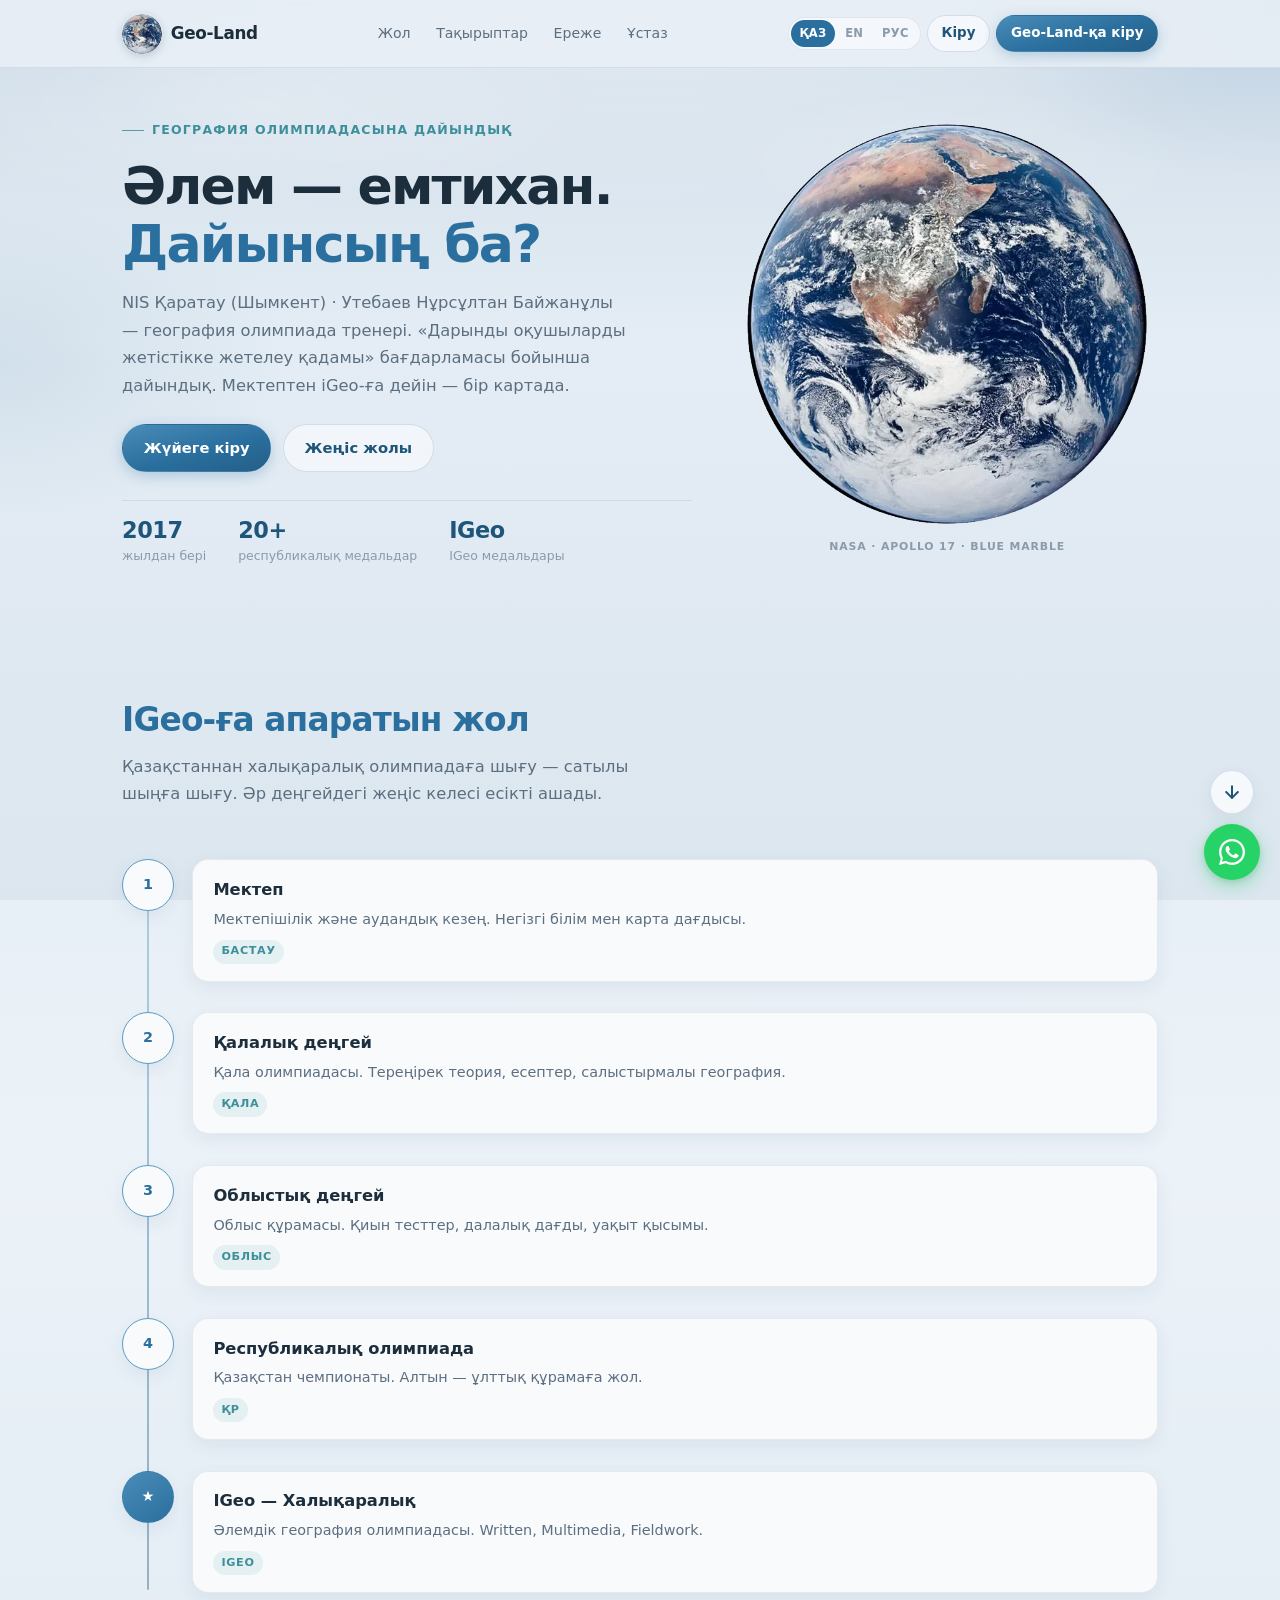
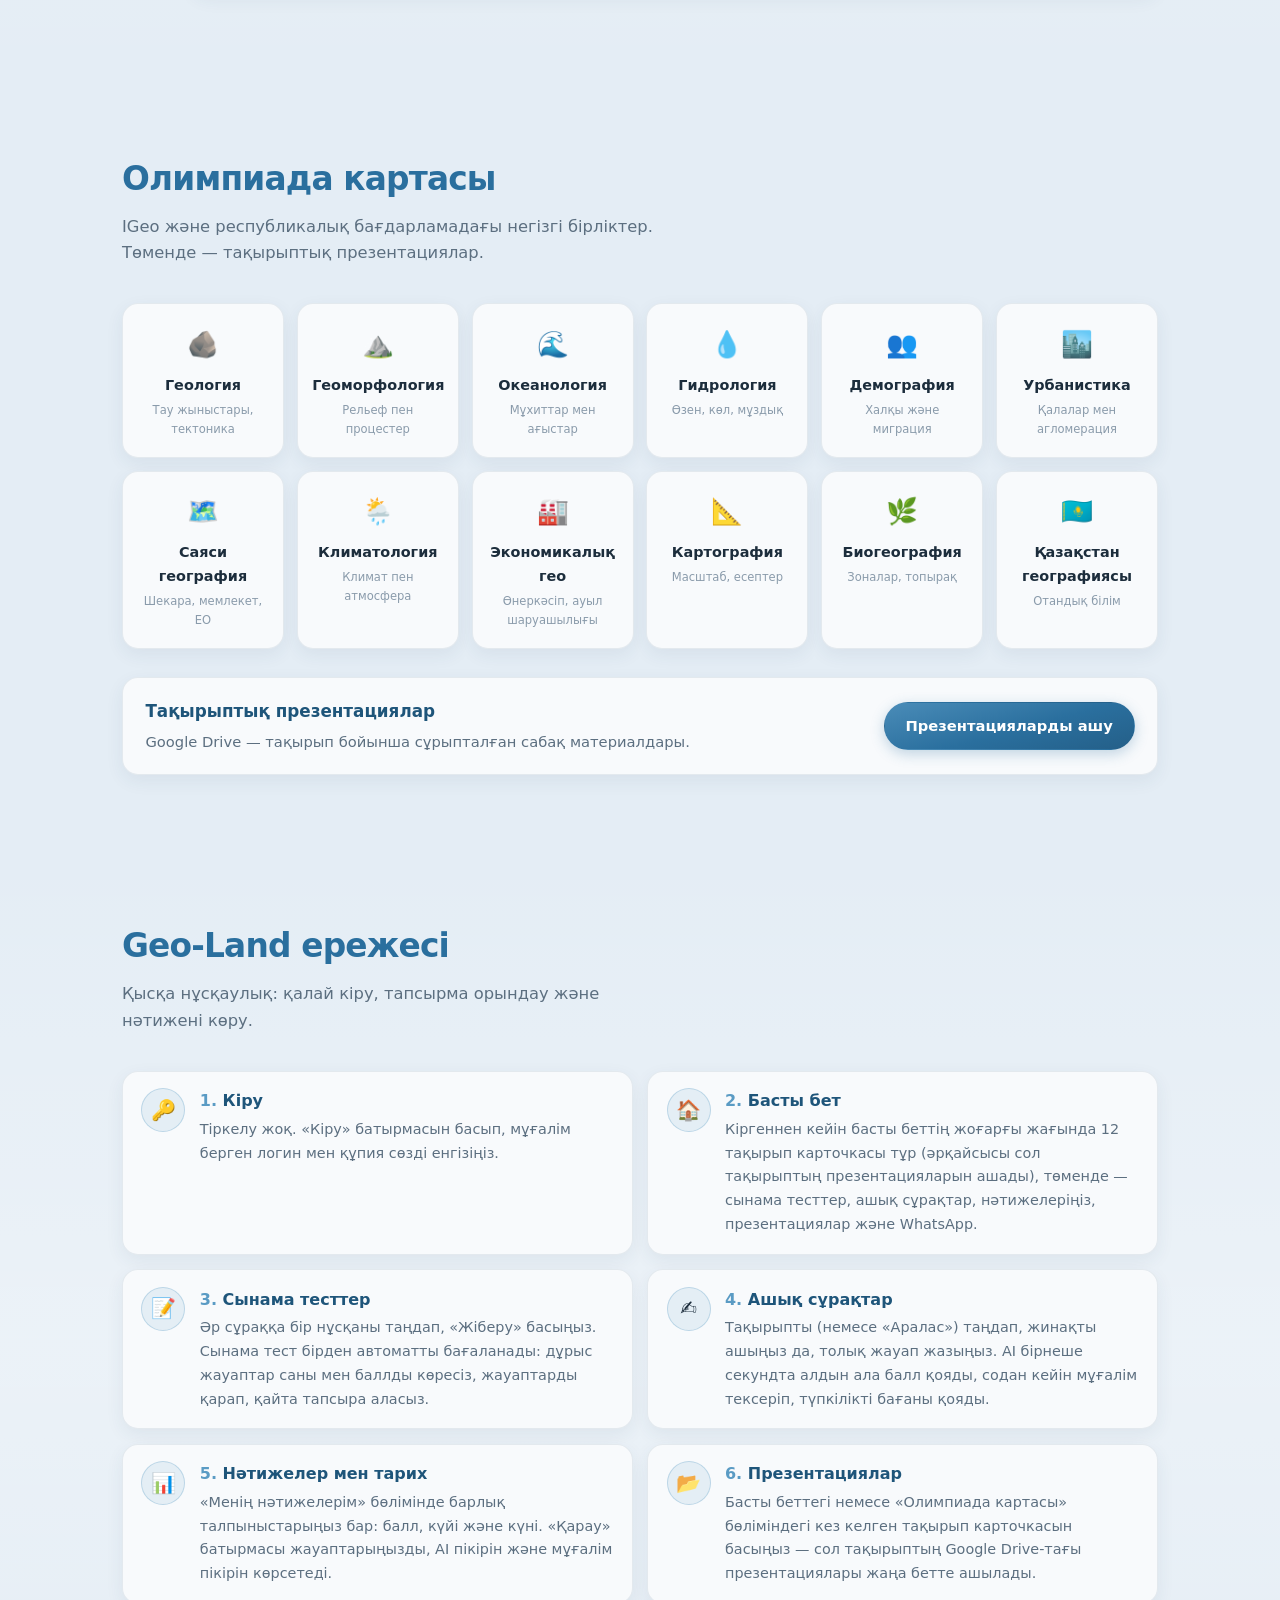
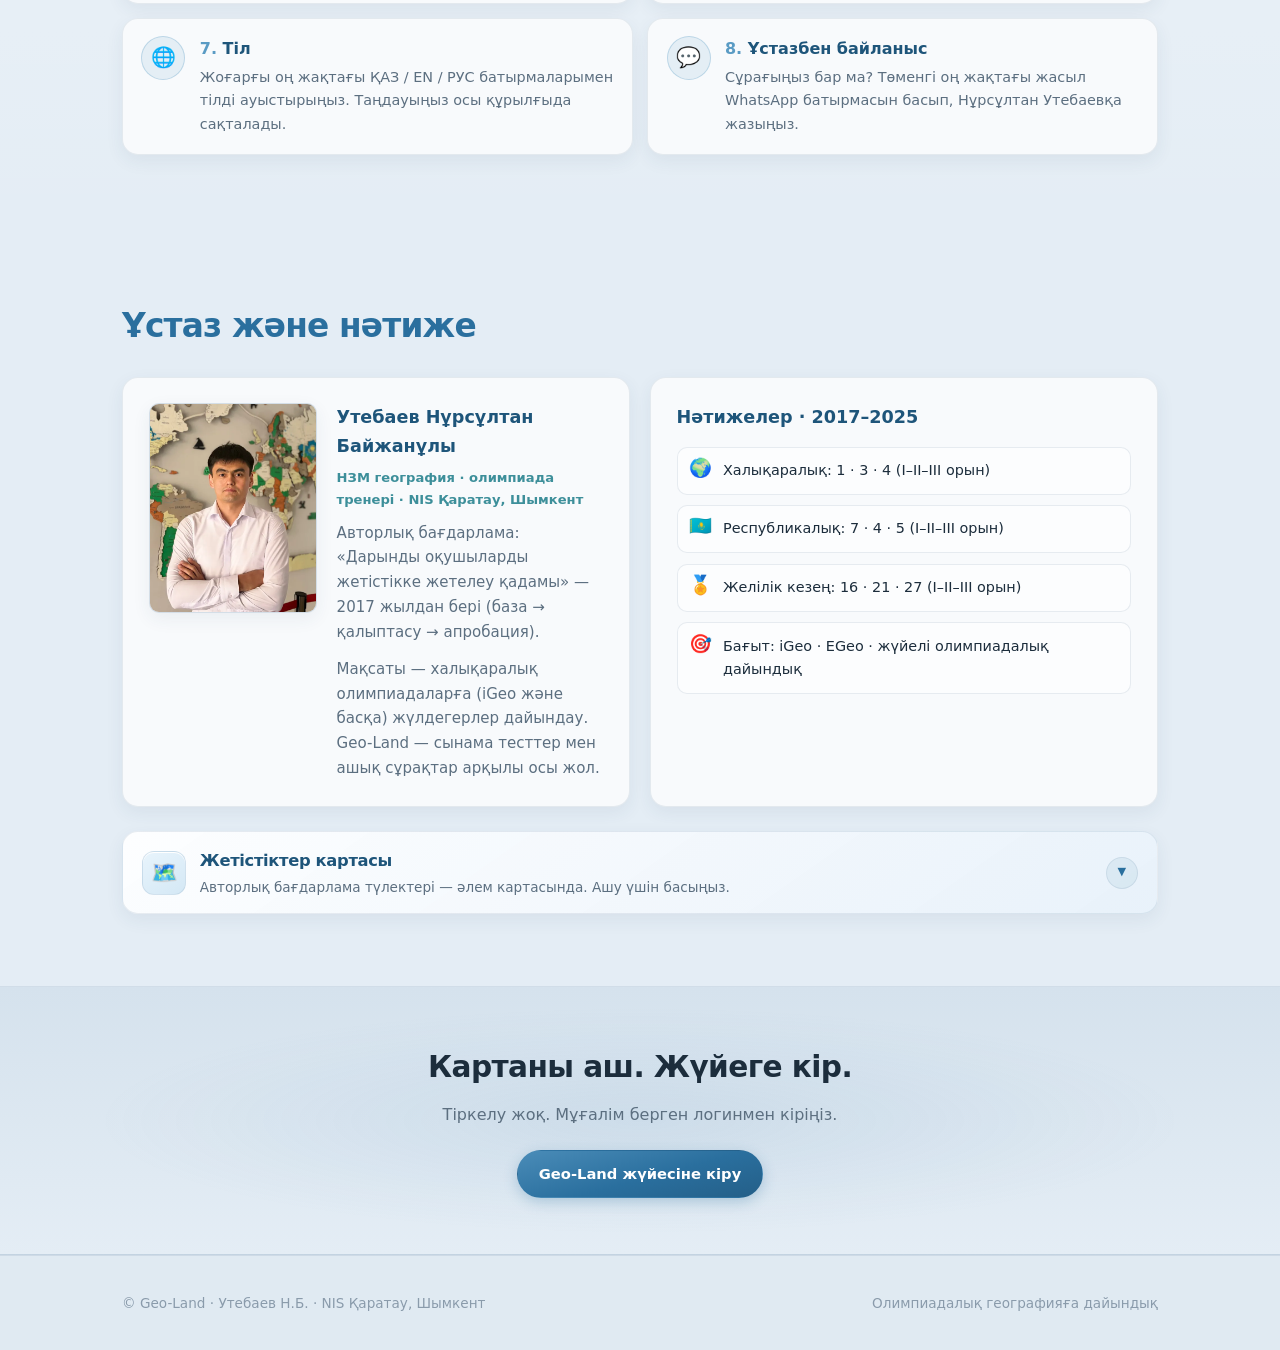
==== commit a83f83b0: "Practice tests rename, remove calculations, topic cards on student dashboard, shorter login note" ====
--- a/index.html
+++ b/index.html
@@ -152,20 +152,7 @@
         <span data-i18n="topics_title_em">картасы</span>
       </h2>
       <p class="section-lead" data-i18n="topics_lead">IGeo және республикалық бағдарламадағы негізгі бірліктер.</p>
-      <div class="topics-grid">
-        <a class="topic-card" href="https://drive.google.com/drive/folders/1MBjen6sY16ns0DoCUg2LglvWXHTtTiwA" target="_blank" rel="noopener noreferrer"><span class="topic-icon">🪨</span><h3 data-i18n="topic_1">Геология</h3><p data-i18n="topic_1_s">Тау жыныстары</p></a>
-        <a class="topic-card" href="https://drive.google.com/drive/folders/1zgj2xyEBKQ8kuZq2EakGM6vRCzEeBrGx" target="_blank" rel="noopener noreferrer"><span class="topic-icon">⛰️</span><h3 data-i18n="topic_2">Геоморфология</h3><p data-i18n="topic_2_s">Рельеф</p></a>
-        <a class="topic-card" href="https://drive.google.com/drive/folders/1-u8afSqFr020SLyaPz0fnJCoRtR2SCUx" target="_blank" rel="noopener noreferrer"><span class="topic-icon">🌊</span><h3 data-i18n="topic_3">Океанология</h3><p data-i18n="topic_3_s">Мұхиттар</p></a>
-        <a class="topic-card" href="https://drive.google.com/drive/folders/13WNOZAvoGMmLueo8fyDVHBMPPwtG-MZ5" target="_blank" rel="noopener noreferrer"><span class="topic-icon">💧</span><h3 data-i18n="topic_4">Гидрология</h3><p data-i18n="topic_4_s">Өзен, көл</p></a>
-        <a class="topic-card" href="https://drive.google.com/drive/folders/1f2RZq4ILV23XsAUn4mAcAZMFoa4couMS" target="_blank" rel="noopener noreferrer"><span class="topic-icon">👥</span><h3 data-i18n="topic_5">Демография</h3><p data-i18n="topic_5_s">Халқы</p></a>
-        <a class="topic-card" href="https://drive.google.com/drive/folders/1zT8gi5n0tL84bC2IzXbmUjycNKA-1G-7" target="_blank" rel="noopener noreferrer"><span class="topic-icon">🏙️</span><h3 data-i18n="topic_6">Урбанистика</h3><p data-i18n="topic_6_s">Қалалар</p></a>
-        <a class="topic-card" href="https://drive.google.com/drive/folders/1MnhcoGYseG85DwcXlBowNxs8XufxUW4M" target="_blank" rel="noopener noreferrer"><span class="topic-icon">🗺️</span><h3 data-i18n="topic_7">Саяси география</h3><p data-i18n="topic_7_s">Шекара</p></a>
-        <a class="topic-card" href="https://drive.google.com/drive/folders/12HFfjyG00nF51bmyeUOSYlQ9in73lHBp" target="_blank" rel="noopener noreferrer"><span class="topic-icon">🌦️</span><h3 data-i18n="topic_8">Климатология</h3><p data-i18n="topic_8_s">Климат</p></a>
-        <a class="topic-card" href="https://drive.google.com/drive/folders/1TpHujsrdryoyWaYslj3Od8Ze-kY2MVrk" target="_blank" rel="noopener noreferrer"><span class="topic-icon">🏭</span><h3 data-i18n="topic_9">Экономикалық гео</h3><p data-i18n="topic_9_s">Өнеркәсіп</p></a>
-        <a class="topic-card" href="https://drive.google.com/drive/folders/1IH_XK7JEupF9AmuTCMjWCfYiDa3oeGLg" target="_blank" rel="noopener noreferrer"><span class="topic-icon">📐</span><h3 data-i18n="topic_10">Картография</h3><p data-i18n="topic_10_s">Есептер</p></a>
-        <a class="topic-card" href="https://drive.google.com/drive/folders/1cpLI6Bx7603L61MqjCStX3AiBa__gAD9" target="_blank" rel="noopener noreferrer"><span class="topic-icon">🌿</span><h3 data-i18n="topic_11">Биогеография</h3><p data-i18n="topic_11_s">Зоналар</p></a>
-        <a class="topic-card" href="https://drive.google.com/drive/folders/1cswsAGtAN9GV4-2IvGihsGe7t-pqWyCi" target="_blank" rel="noopener noreferrer"><span class="topic-icon">🇰🇿</span><h3 data-i18n="topic_12">Қазақстан</h3><p data-i18n="topic_12_s">Отандық</p></a>
-      </div>
+      <div class="topics-grid" data-topic-grid></div>
       <div class="materials-cta">
         <div class="materials-cta-inner">
           <div>
@@ -203,21 +190,14 @@
           <span class="rule-icon" aria-hidden="true">🏠</span>
           <div>
             <h3 data-i18n="rules_2_t">Басты бет</h3>
-            <p data-i18n="rules_2_d">Кіргеннен кейін басты бетте барлық бөлім бар: тесттер, есептер, ашық сұрақтар, нәтижелеріңіз, презентациялар және WhatsApp.</p>
+            <p data-i18n="rules_2_d">Кіргеннен кейін басты беттің жоғарғы жағында 12 тақырып карточкасы тұр (әрқайсысы сол тақырыптың презентацияларын ашады), төменде — сынама тесттер, ашық сұрақтар, нәтижелеріңіз, презентациялар және WhatsApp.</p>
           </div>
         </li>
         <li class="rule-card">
           <span class="rule-icon" aria-hidden="true">📝</span>
           <div>
-            <h3 data-i18n="rules_3_t">Тесттер</h3>
-            <p data-i18n="rules_3_d">Әр сұраққа бір нұсқаны таңдап, «Жіберу» басыңыз. Тест бірден автоматты бағаланады: дұрыс жауаптар саны мен баллды көресіз, жауаптарды қарап, қайта тапсыра аласыз.</p>
-          </div>
-        </li>
-        <li class="rule-card">
-          <span class="rule-icon" aria-hidden="true">🧮</span>
-          <div>
-            <h3 data-i18n="rules_4_t">Есептер</h3>
-            <p data-i18n="rules_4_d">Әр есептің жауабын жазыңыз (қажет болса өлшем бірлігімен) және жіберіңіз. Есептерді мұғалім тексереді; оған дейін күйі «Тексеруде» болады.</p>
+            <h3 data-i18n="rules_3_t">Сынама тесттер</h3>
+            <p data-i18n="rules_3_d">Әр сұраққа бір нұсқаны таңдап, «Жіберу» басыңыз. Сынама тест бірден автоматты бағаланады: дұрыс жауаптар саны мен баллды көресіз, жауаптарды қарап, қайта тапсыра аласыз.</p>
           </div>
         </li>
         <li class="rule-card">
@@ -238,7 +218,7 @@
           <span class="rule-icon" aria-hidden="true">📂</span>
           <div>
             <h3 data-i18n="rules_9_t">Презентациялар</h3>
-            <p data-i18n="rules_9_d">«Олимпиада картасы» бөліміндегі кез келген тақырып карточкасын басыңыз — сол тақырыптың Google Drive-тағы презентациялары жаңа бетте ашылады.</p>
+            <p data-i18n="rules_9_d">Басты беттегі немесе «Олимпиада картасы» бөліміндегі кез келген тақырып карточкасын басыңыз — сол тақырыптың Google Drive-тағы презентациялары жаңа бетте ашылады.</p>
           </div>
         </li>
         <li class="rule-card">
@@ -286,7 +266,7 @@
           <h3 data-i18n="mentor_name">Утебаев Нұрсұлтан Байжанұлы</h3>
           <p class="mentor-role" data-i18n="mentor_role">НЗМ география · олимпиада тренері · NIS Қаратау, Шымкент</p>
           <p data-i18n="mentor_bio">Авторлық бағдарлама: «Дарынды оқушыларды жетістікке жетелеу қадамы» — 2017 жылдан бері.</p>
-          <p style="margin-top: 0.75rem" data-i18n="mentor_mission">Мақсаты — халықаралық олимпиадаларға (iGeo және басқа) жүлдегерлер дайындау. Geo-Land — осы жолдағы онлайн дайындық бөлмесі.</p>
+          <p style="margin-top: 0.75rem" data-i18n="mentor_mission">Мақсаты — халықаралық олимпиадаларға (iGeo және басқа) жүлдегерлер дайындау. Geo-Land — сынама тесттер мен ашық сұрақтар арқылы осы жол.</p>
           </div>
         </div>
         <div class="card">
@@ -331,7 +311,7 @@
 
   <section class="cta-band" id="enter">
     <h2 data-i18n="cta_title">Картаны аш. Жүйеге кір.</h2>
-    <p data-i18n="cta_sub">Тіркелу жоқ — мұғалім берген логинмен кіріңіз.</p>
+    <p data-i18n="cta_sub">Тіркелу жоқ. Мұғалім берген логинмен кіріңіз.</p>
     <button type="button" class="btn btn-primary" id="btn-cta-login" data-i18n="cta_btn">Geo-Land жүйесіне кіру</button>
   </section>
 
@@ -365,8 +345,10 @@
 
   <script src="js/i18n.js"></script>
   <script src="js/float-ui.js"></script>
+  <script src="js/topics.js"></script>
   <script src="js/auth.js"></script>
   <script>
+    renderTopicGrids();
     Lang.bindToggles();
     Lang.apply();
 
--- a/css/main.css
+++ b/css/main.css
@@ -2070,3 +2070,103 @@
     display: none;
   }
 }
+
+/* ——— Student dashboard: topics on top, balanced task grid ——— */
+.dash-section-title {
+  font-size: 1.15rem;
+  font-weight: 700;
+  color: var(--accent-deep);
+  margin: 0.5rem 0 0.25rem;
+  letter-spacing: -0.01em;
+}
+
+.dash-section-lead {
+  color: var(--text-muted);
+  font-size: 0.9rem;
+  margin-bottom: 0.9rem;
+}
+
+.dash-topics {
+  margin-bottom: 1.75rem;
+}
+
+.dash-topics .topics-grid {
+  grid-template-columns: repeat(6, minmax(0, 1fr));
+}
+
+#dash-tasks-title {
+  margin-bottom: 0.9rem;
+}
+
+.dash-grid-student {
+  grid-template-columns: repeat(6, minmax(0, 1fr));
+}
+
+.dash-grid-student > * {
+  grid-column: span 2;
+}
+
+.dash-grid-student > :nth-child(n + 4) {
+  grid-column: span 3;
+}
+
+/* WhatsApp card laid out horizontally when it sits in a wide slot */
+.dash-grid-student .dash-card-wa {
+  display: grid;
+  grid-template-columns: minmax(0, 1fr) auto;
+  grid-template-areas:
+    "icon qr"
+    "title qr"
+    "text qr"
+    "btn qr"
+    "phone qr";
+  align-items: start;
+  justify-items: start;
+  text-align: left;
+  column-gap: 1.25rem;
+}
+
+.dash-grid-student .dash-card-wa .icon { grid-area: icon; }
+.dash-grid-student .dash-card-wa h3 { grid-area: title; }
+.dash-grid-student .dash-card-wa > p:not(.meta) { grid-area: text; text-align: left; }
+.dash-grid-student .dash-card-wa .wa-qr-link { grid-area: qr; margin: 0; align-self: center; }
+.dash-grid-student .dash-card-wa .btn { grid-area: btn; }
+.dash-grid-student .dash-card-wa .wa-phone { grid-area: phone; }
+
+@media (max-width: 1000px) {
+  .dash-topics .topics-grid {
+    grid-template-columns: repeat(4, minmax(0, 1fr));
+  }
+  .dash-grid-student {
+    grid-template-columns: repeat(2, minmax(0, 1fr));
+  }
+  .dash-grid-student > *,
+  .dash-grid-student > :nth-child(n + 4) {
+    grid-column: span 1;
+  }
+  .dash-grid-student > :last-child {
+    grid-column: 1 / -1;
+  }
+}
+
+@media (max-width: 640px) {
+  .dash-topics .topics-grid {
+    grid-template-columns: repeat(2, minmax(0, 1fr));
+    gap: 0.6rem;
+  }
+  .dash-topics .topic-card {
+    padding: 0.85rem 0.6rem;
+  }
+  .dash-grid-student {
+    grid-template-columns: 1fr;
+  }
+  .dash-grid-student .dash-card-wa {
+    grid-template-columns: 1fr;
+    grid-template-areas: "icon" "title" "text" "qr" "btn" "phone";
+    justify-items: center;
+    text-align: center;
+  }
+  .dash-grid-student .dash-card-wa > p:not(.meta) {
+    text-align: center;
+  }
+}
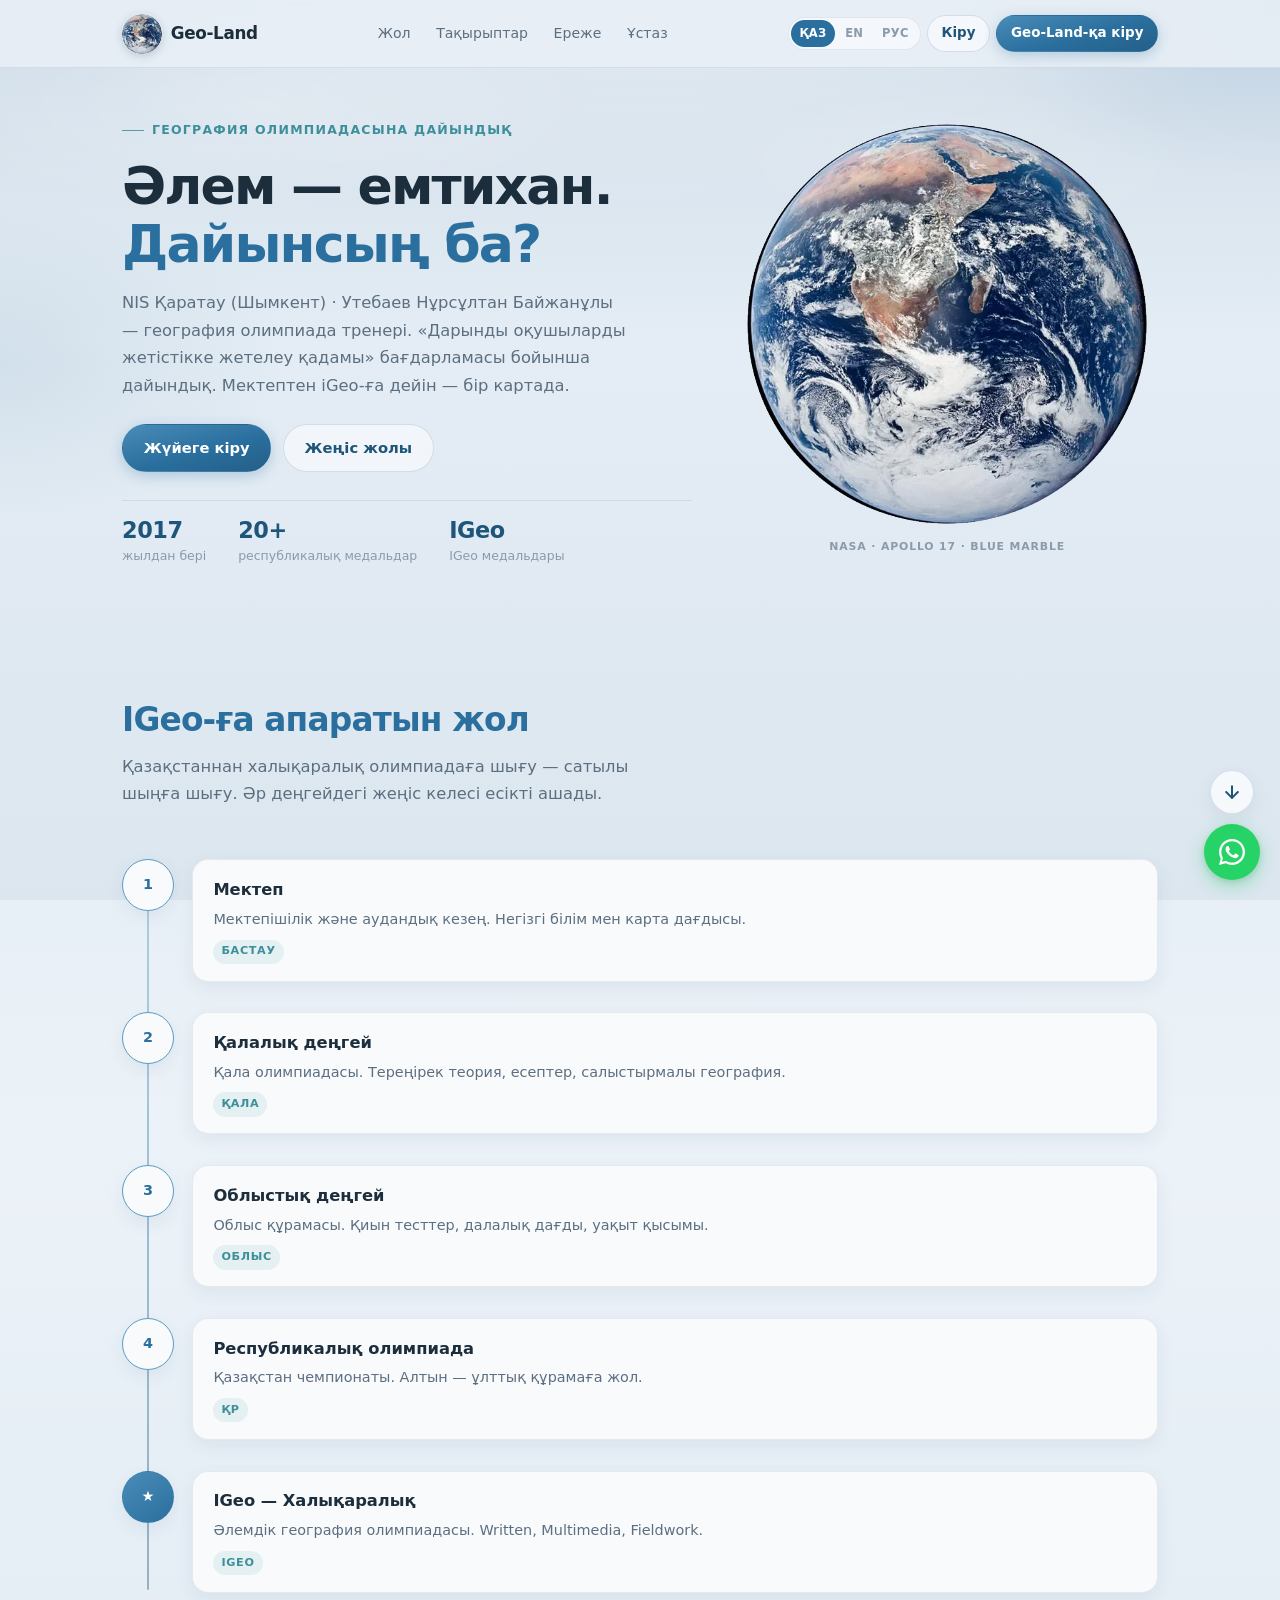
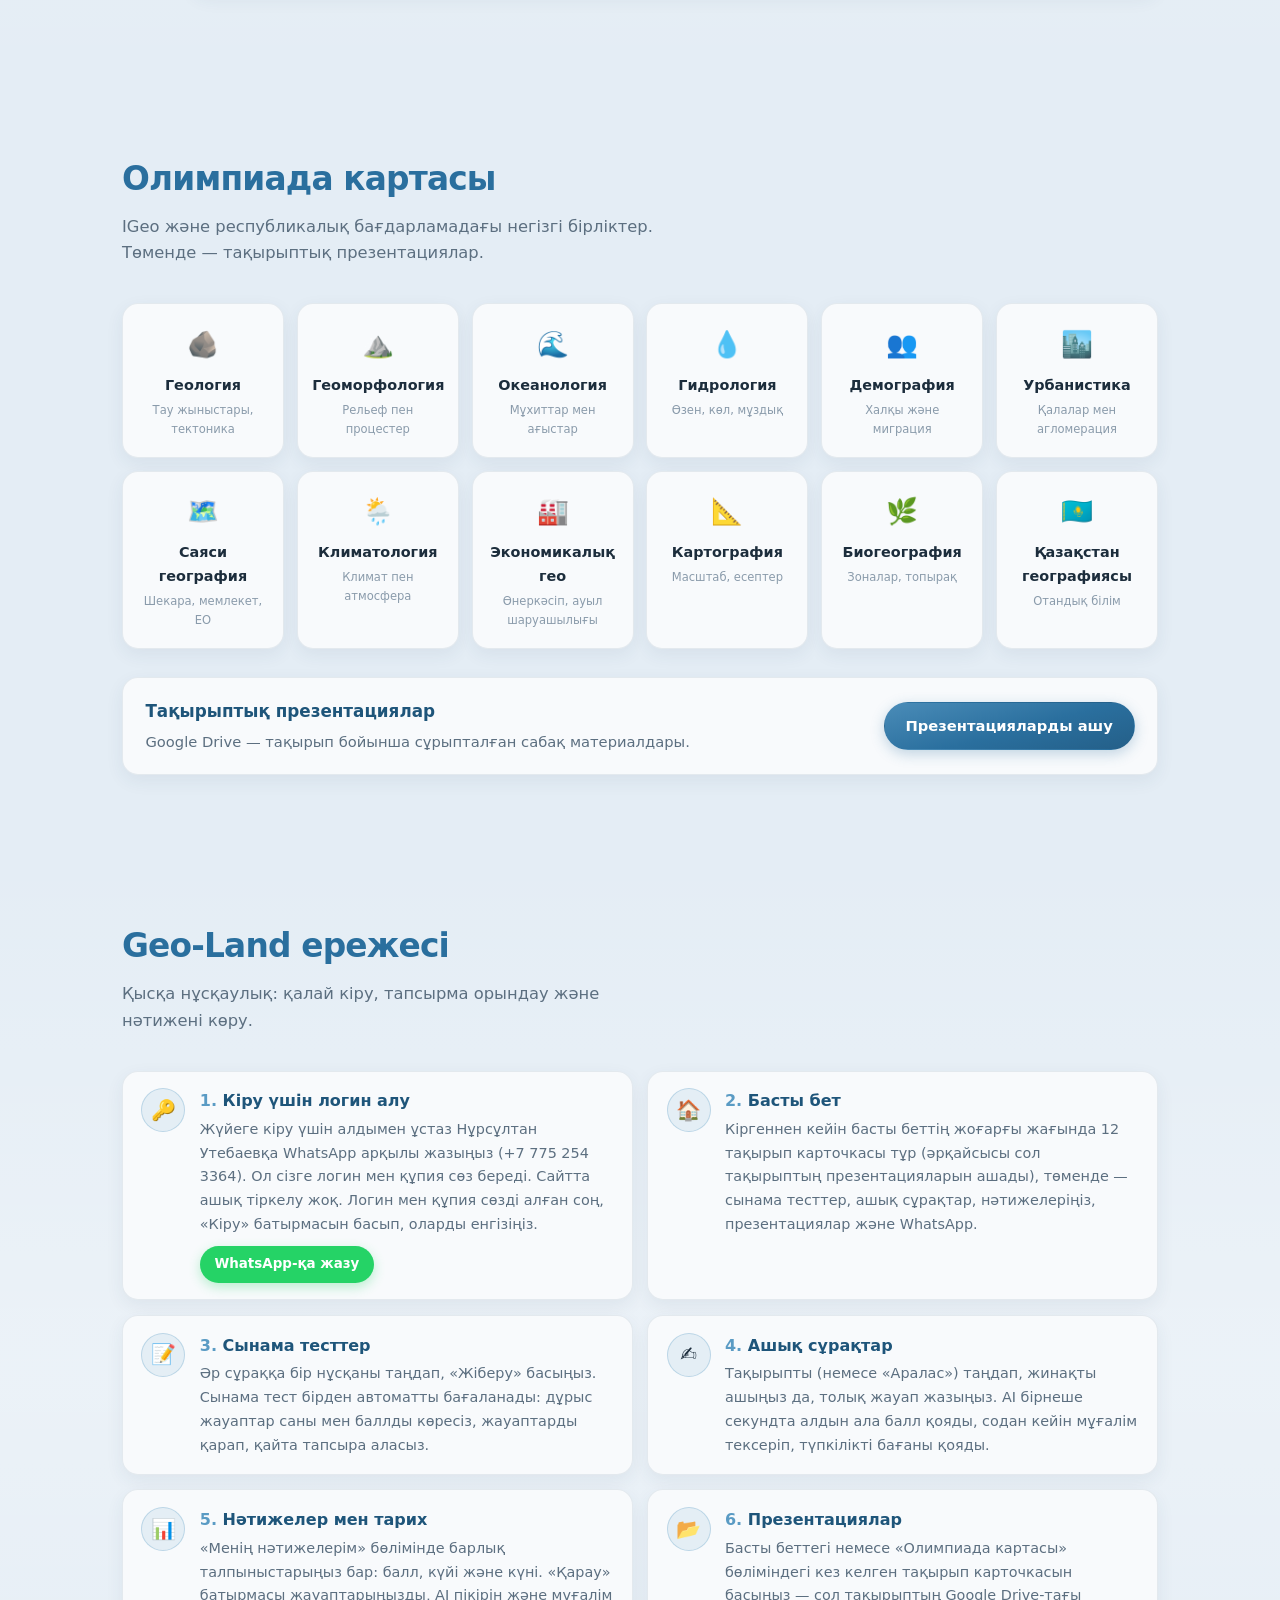
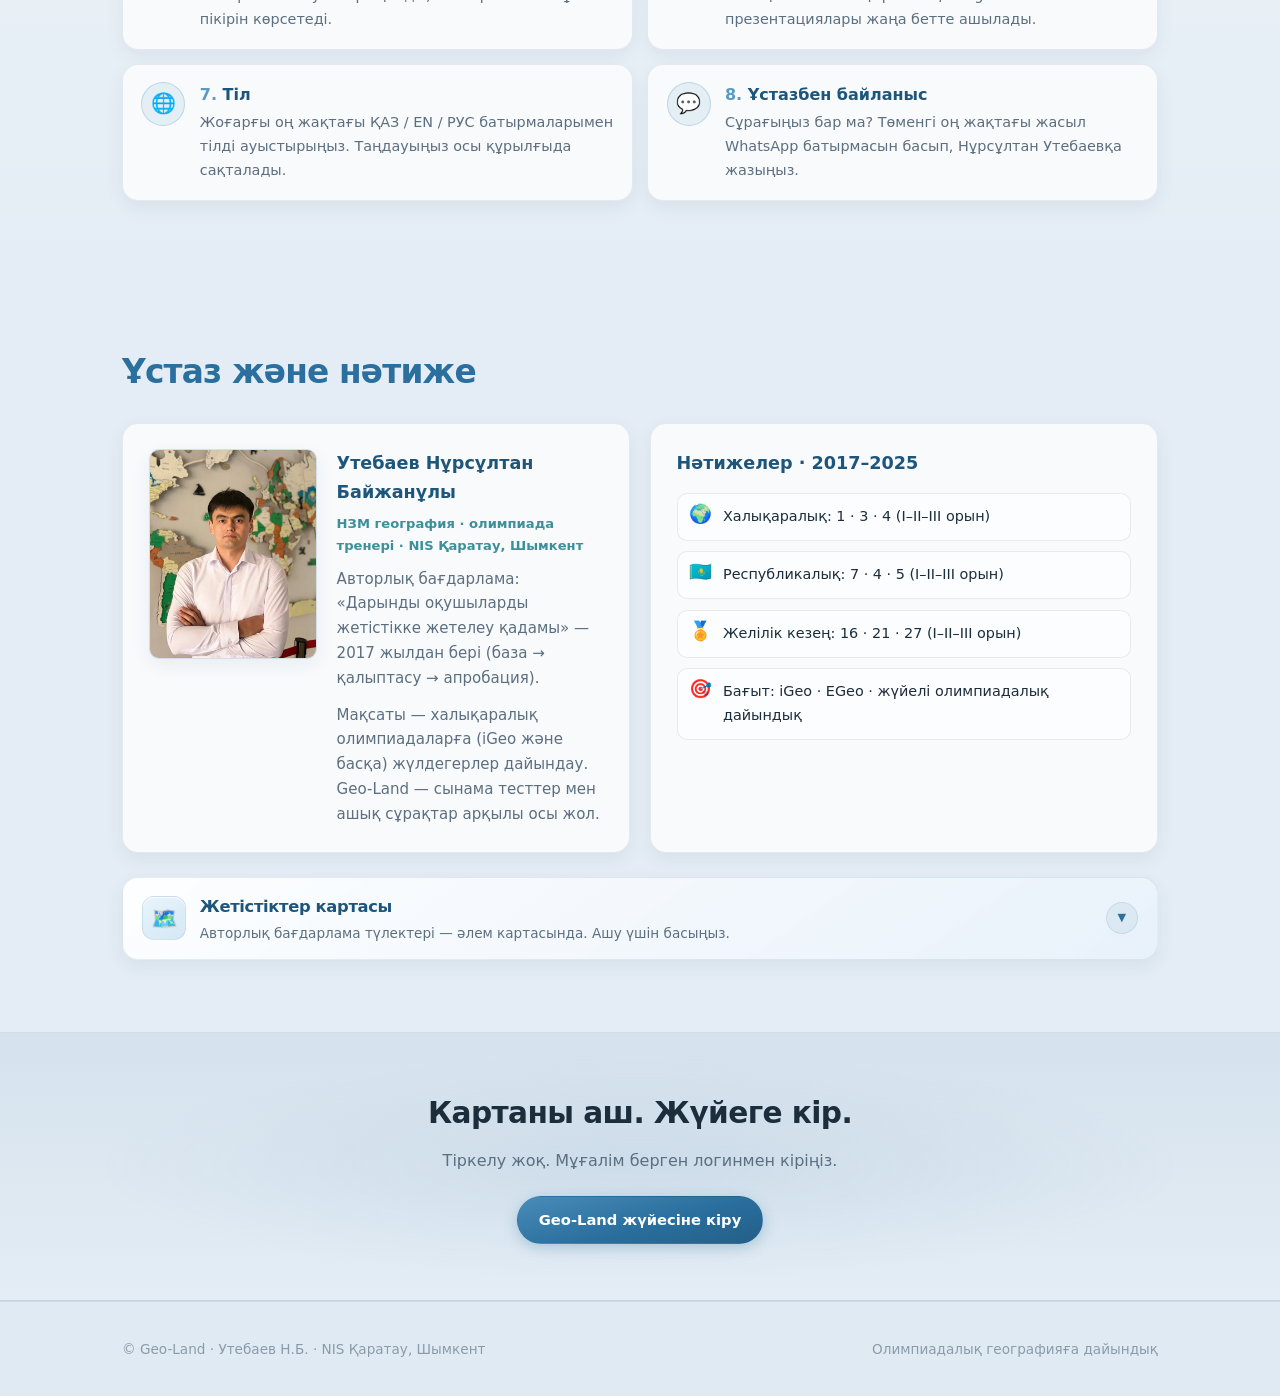
==== commit 40ffb77b: "Rules step 1: get login and password from Nursultan Utebayev on WhatsApp" ====
--- a/index.html
+++ b/index.html
@@ -5,7 +5,7 @@
   <meta name="viewport" content="width=device-width, initial-scale=1" />
   <meta name="description" content="Geo-Land — geography olympiad prep by Nursultan Utebayev (NIS Karatau, Shymkent)" />
   <title>Geo-Land · Geography Olympiad Prep</title>
-  <link rel="stylesheet" href="css/main.css?v=7" />
+  <link rel="stylesheet" href="css/main.css?v=8" />
   <link rel="preload" as="image" href="assets/earth-bluemarble.webp" type="image/webp" />
   <link rel="icon" href="assets/logo-earth.png" type="image/png" />
 </head>
@@ -182,8 +182,9 @@
         <li class="rule-card">
           <span class="rule-icon" aria-hidden="true">🔑</span>
           <div>
-            <h3 data-i18n="rules_1_t">Кіру</h3>
-            <p data-i18n="rules_1_d">Тіркелу жоқ. «Кіру» батырмасын басып, мұғалім берген логин мен құпия сөзді енгізіңіз.</p>
+            <h3 data-i18n="rules_1_t">Кіру үшін логин алу</h3>
+            <p data-i18n="rules_1_d">Жүйеге кіру үшін алдымен ұстаз Нұрсұлтан Утебаевқа WhatsApp арқылы жазыңыз (+7 775 254 3364). Ол сізге логин мен құпия сөз береді. Сайтта ашық тіркелу жоқ. Логин мен құпия сөзді алған соң, «Кіру» батырмасын басып, оларды енгізіңіз.</p>
+            <a class="btn btn-sm rule-wa-btn" href="https://wa.me/77752543364" target="_blank" rel="noopener noreferrer" data-i18n="rules_1_btn">WhatsApp-қа жазу</a>
           </div>
         </li>
         <li class="rule-card">
--- a/css/main.css
+++ b/css/main.css
@@ -2170,3 +2170,15 @@
     text-align: center;
   }
 }
+
+.rule-wa-btn {
+  margin-top: 0.6rem;
+  background: #25d366;
+  color: #fff;
+  box-shadow: 0 4px 12px rgba(37, 211, 102, 0.3);
+}
+
+.rule-wa-btn:hover {
+  background: #1ebe5b;
+  color: #fff;
+}
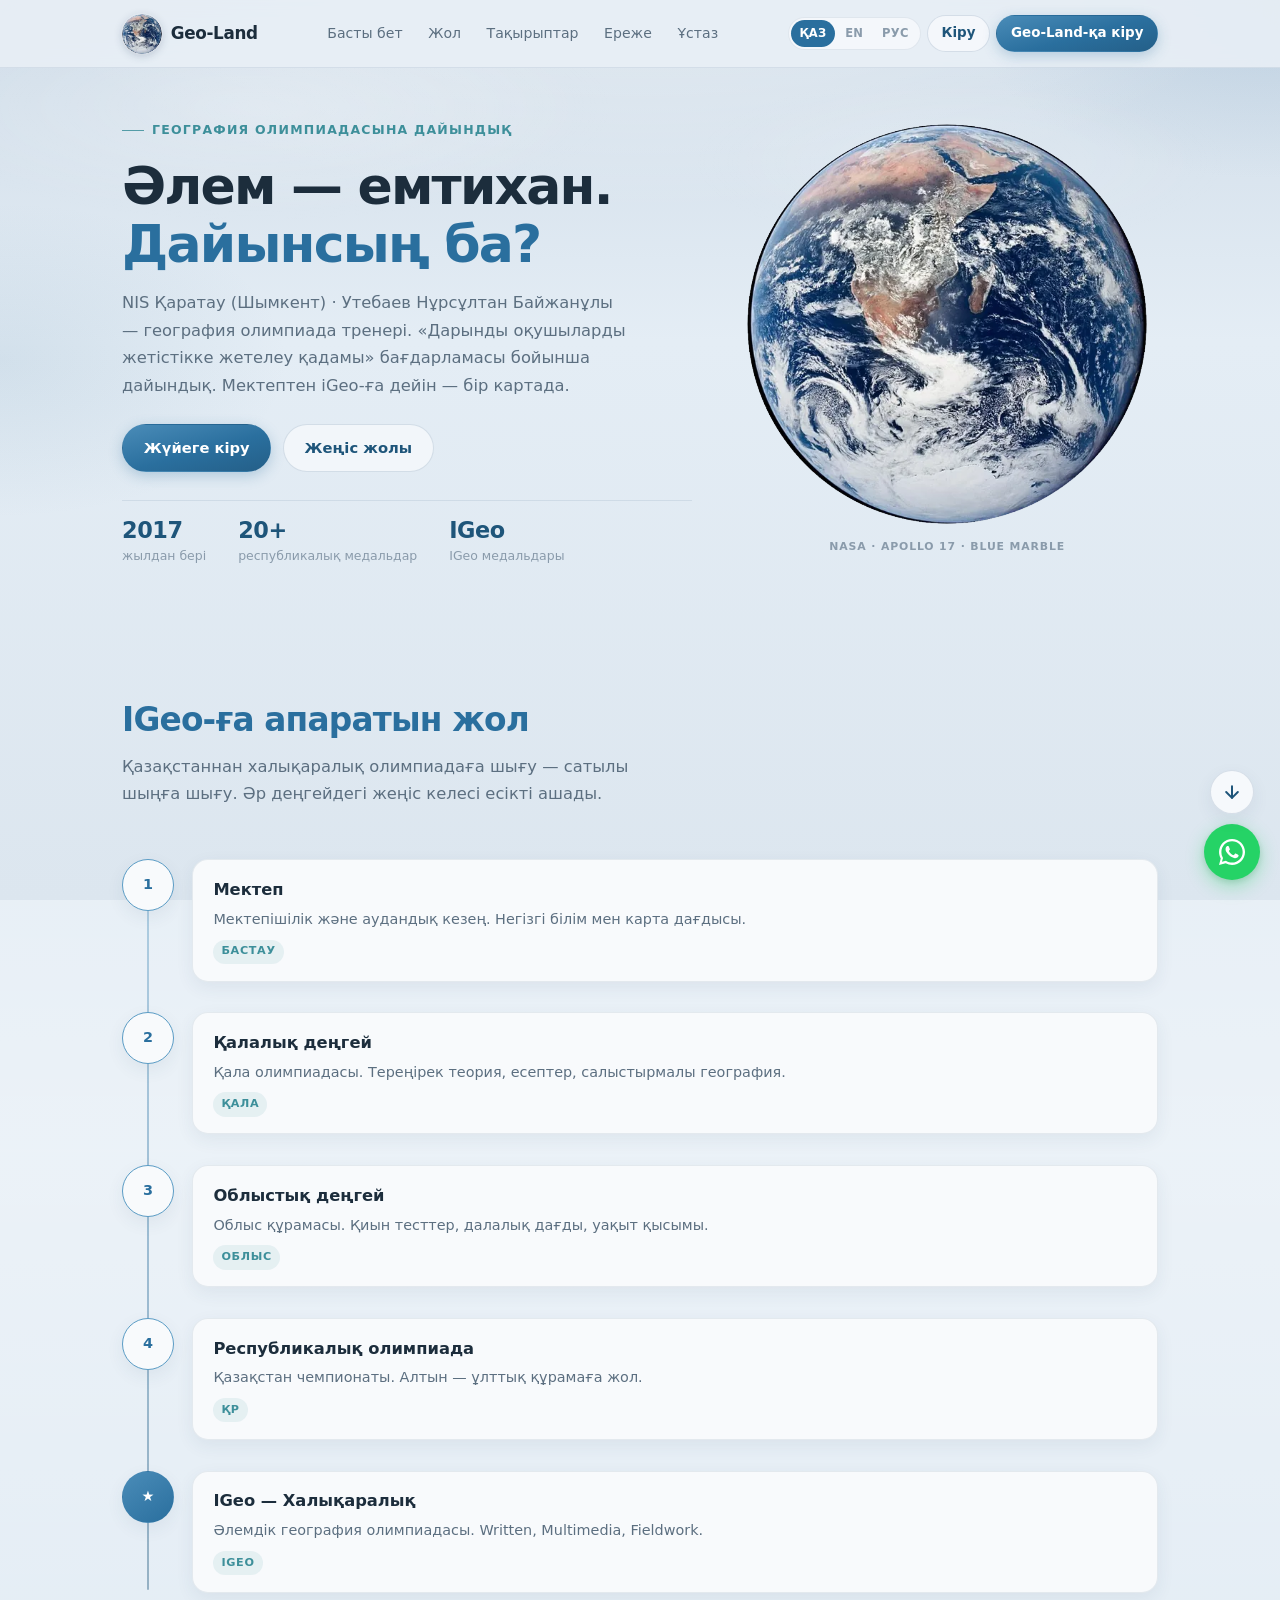
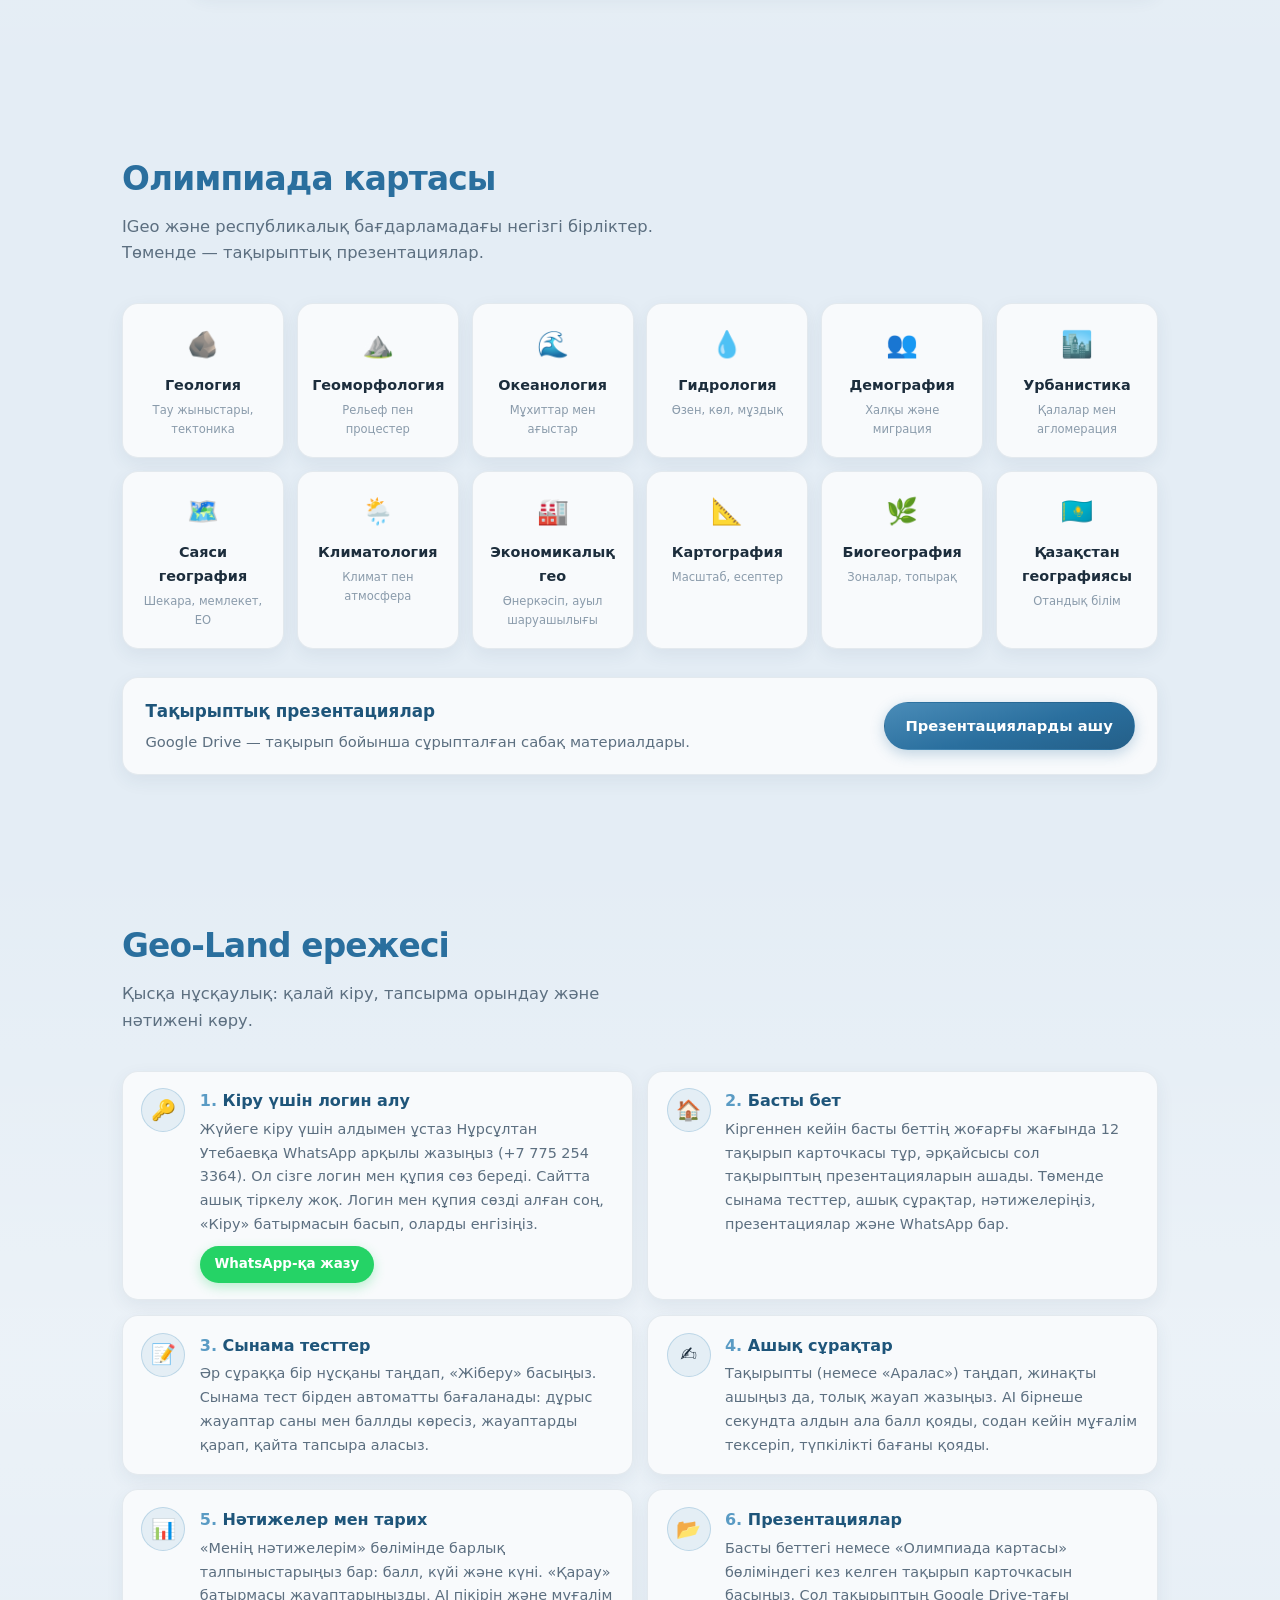
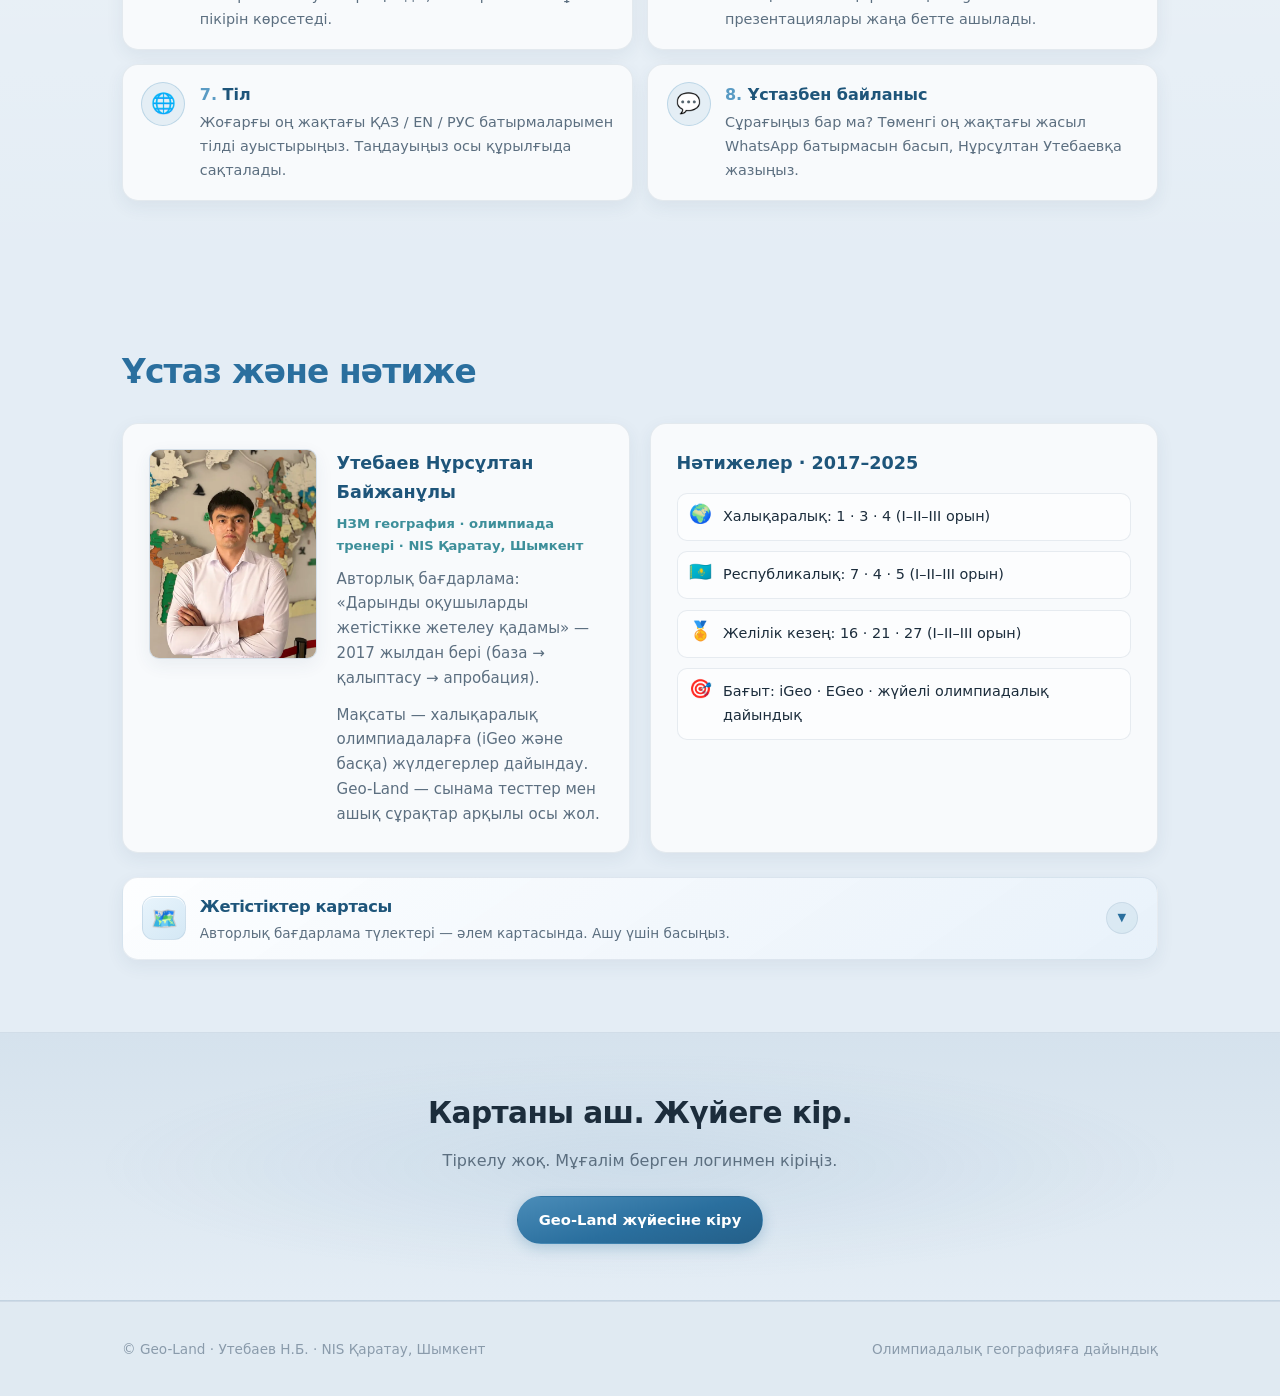
==== commit 1817a367: "Landing nav: Home link to top; remove em dashes from Rules cards" ====
--- a/index.html
+++ b/index.html
@@ -19,6 +19,7 @@
         <span class="logo-text" data-i18n="brand">Geo-Land</span>
       </a>
       <ul class="nav-links">
+        <li><a href="#top" id="nav-home" data-i18n="nav_home">Басты бет</a></li>
         <li><a href="#path" data-i18n="nav_path">Жол</a></li>
         <li><a href="#topics" data-i18n="nav_topics">Тақырыптар</a></li>
         <li><a href="#rules" data-i18n="nav_rules">Ереже</a></li>
@@ -191,7 +192,7 @@
           <span class="rule-icon" aria-hidden="true">🏠</span>
           <div>
             <h3 data-i18n="rules_2_t">Басты бет</h3>
-            <p data-i18n="rules_2_d">Кіргеннен кейін басты беттің жоғарғы жағында 12 тақырып карточкасы тұр (әрқайсысы сол тақырыптың презентацияларын ашады), төменде — сынама тесттер, ашық сұрақтар, нәтижелеріңіз, презентациялар және WhatsApp.</p>
+            <p data-i18n="rules_2_d">Кіргеннен кейін басты беттің жоғарғы жағында 12 тақырып карточкасы тұр, әрқайсысы сол тақырыптың презентацияларын ашады. Төменде сынама тесттер, ашық сұрақтар, нәтижелеріңіз, презентациялар және WhatsApp бар.</p>
           </div>
         </li>
         <li class="rule-card">
@@ -219,7 +220,7 @@
           <span class="rule-icon" aria-hidden="true">📂</span>
           <div>
             <h3 data-i18n="rules_9_t">Презентациялар</h3>
-            <p data-i18n="rules_9_d">Басты беттегі немесе «Олимпиада картасы» бөліміндегі кез келген тақырып карточкасын басыңыз — сол тақырыптың Google Drive-тағы презентациялары жаңа бетте ашылады.</p>
+            <p data-i18n="rules_9_d">Басты беттегі немесе «Олимпиада картасы» бөліміндегі кез келген тақырып карточкасын басыңыз. Сол тақырыптың Google Drive-тағы презентациялары жаңа бетте ашылады.</p>
           </div>
         </li>
         <li class="rule-card">
@@ -401,6 +402,14 @@
       if (b) b.textContent = Lang.t("nav_dashboard");
     }
 
+    // "Home" nav link: smooth scroll to the very top, keep the URL clean
+    document.getElementById("nav-home").addEventListener("click", (e) => {
+      e.preventDefault();
+      const reduce = window.matchMedia && window.matchMedia("(prefers-reduced-motion: reduce)").matches;
+      window.scrollTo({ top: 0, behavior: reduce ? "auto" : "smooth" });
+      if (location.hash) history.replaceState(null, "", location.pathname + location.search);
+    });
+
     // iGeo map accordion — collapsed by default
     (function () {
       const wrap = document.getElementById("igeo-map-reveal");
